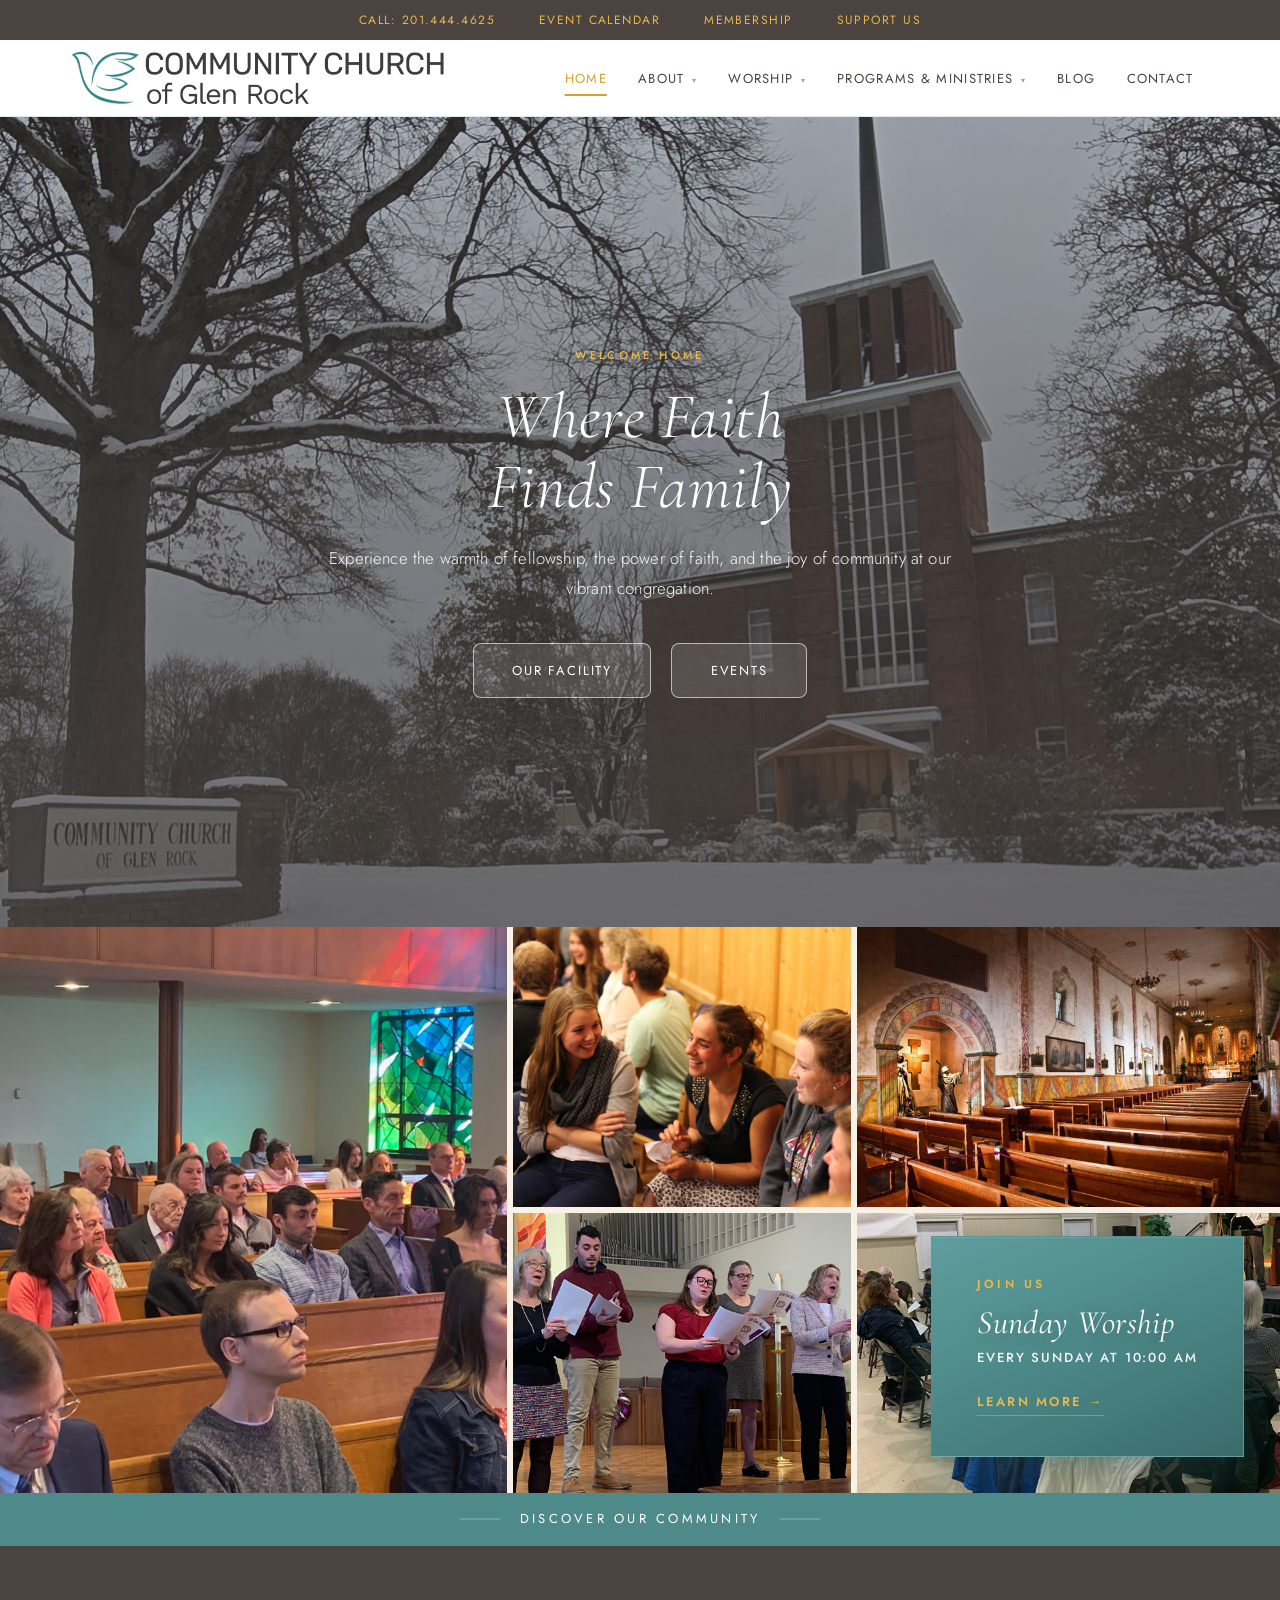
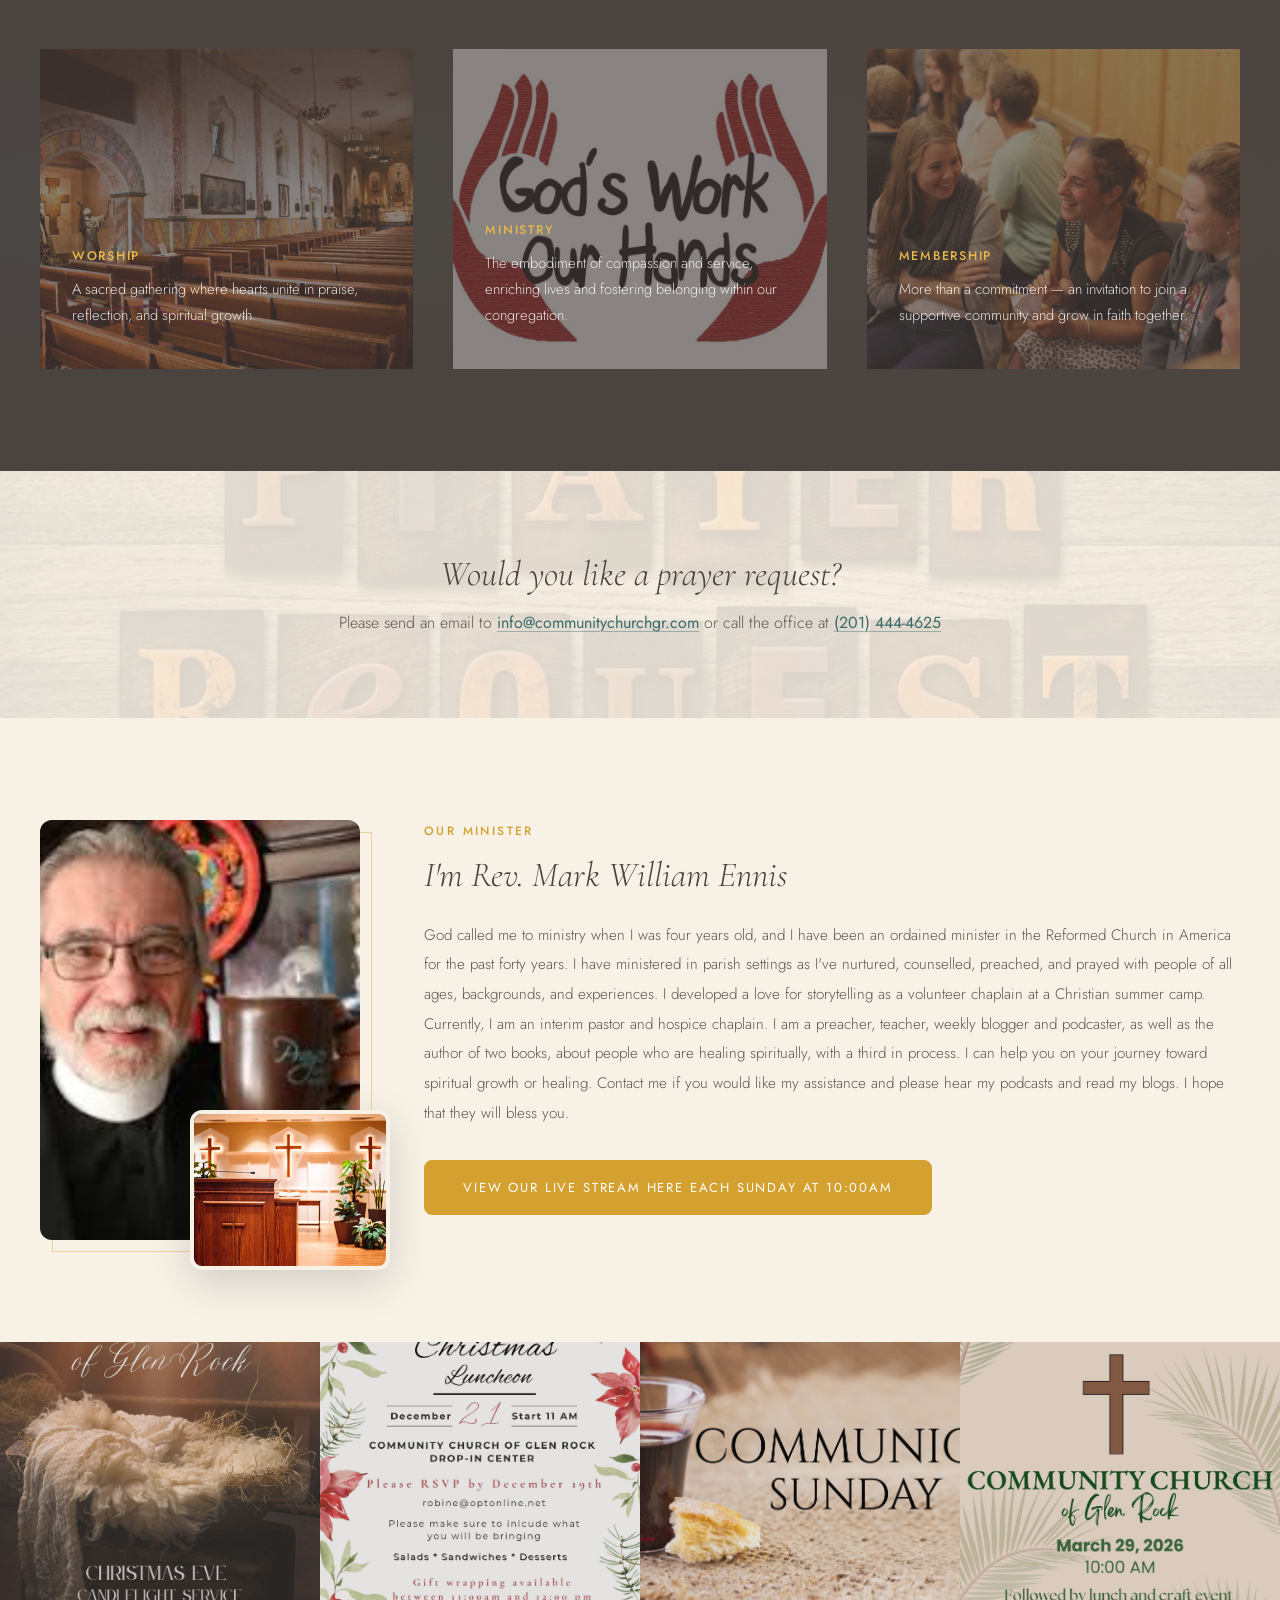
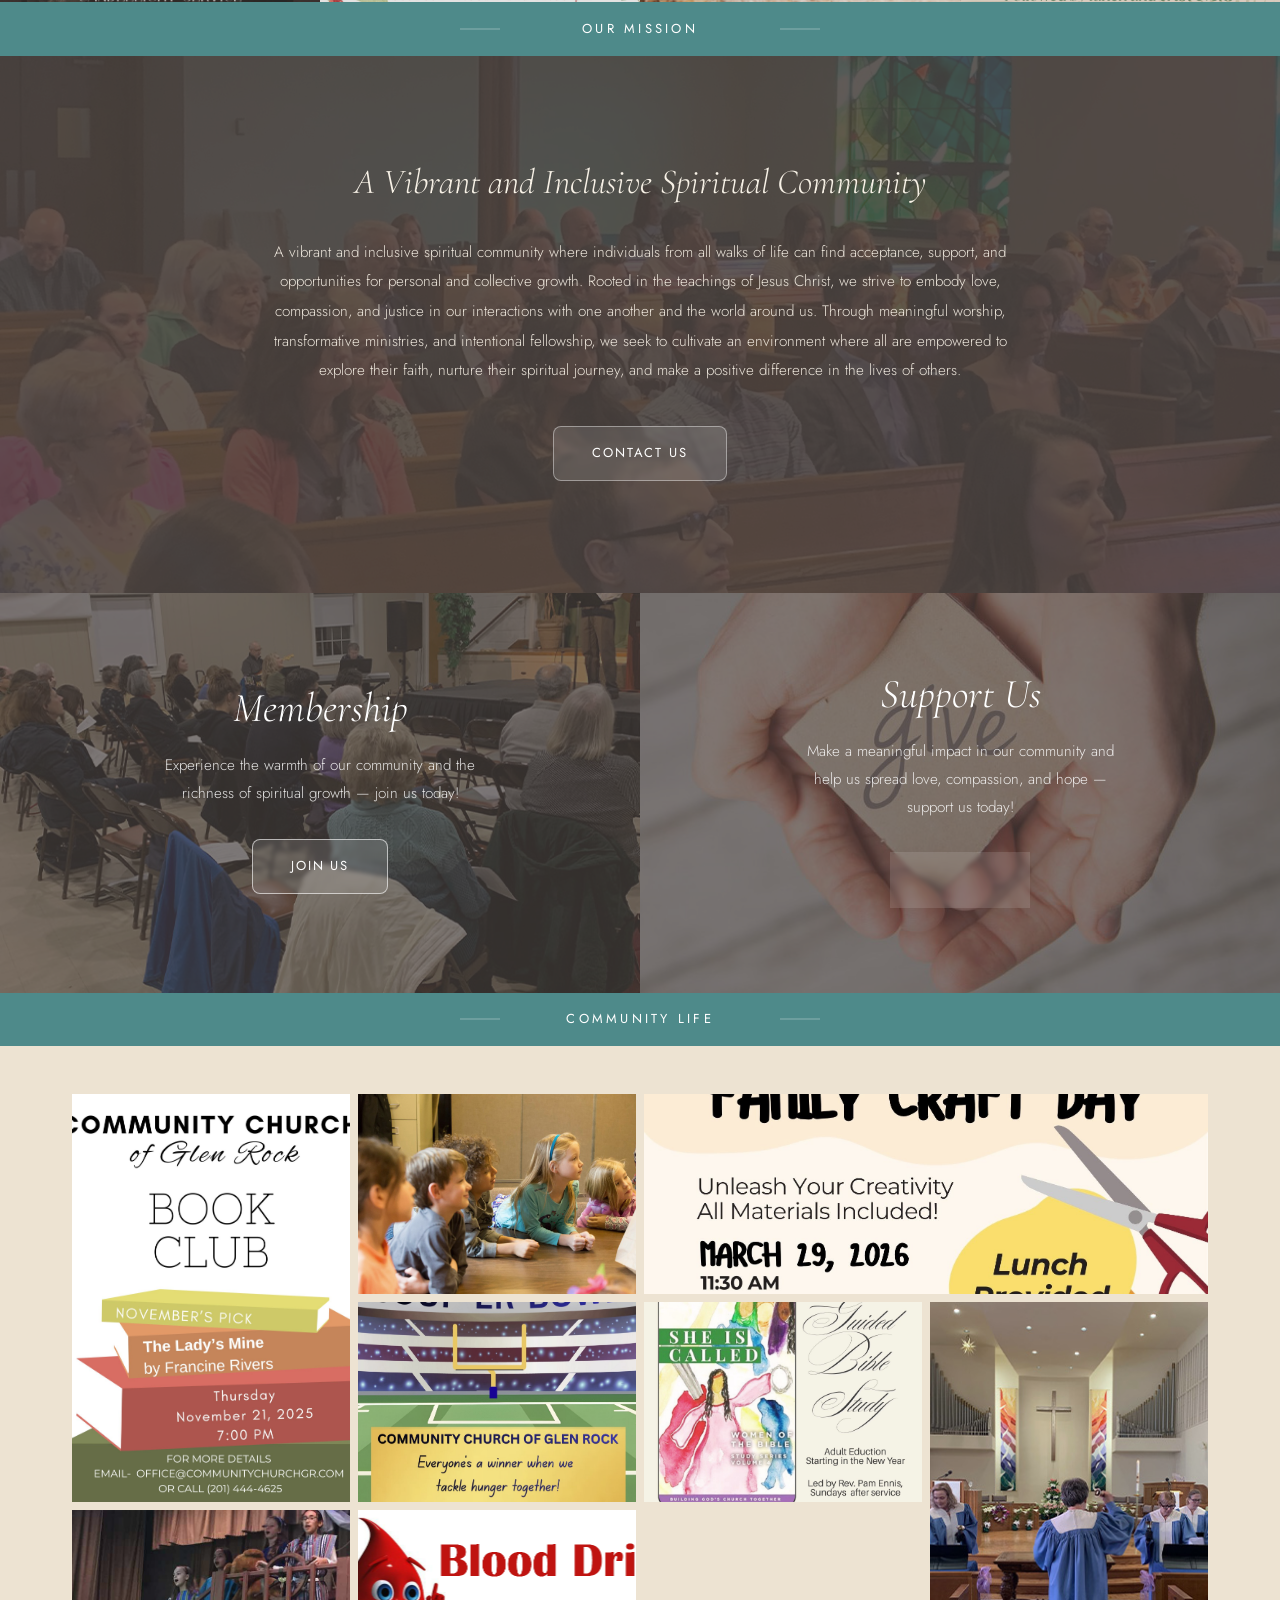
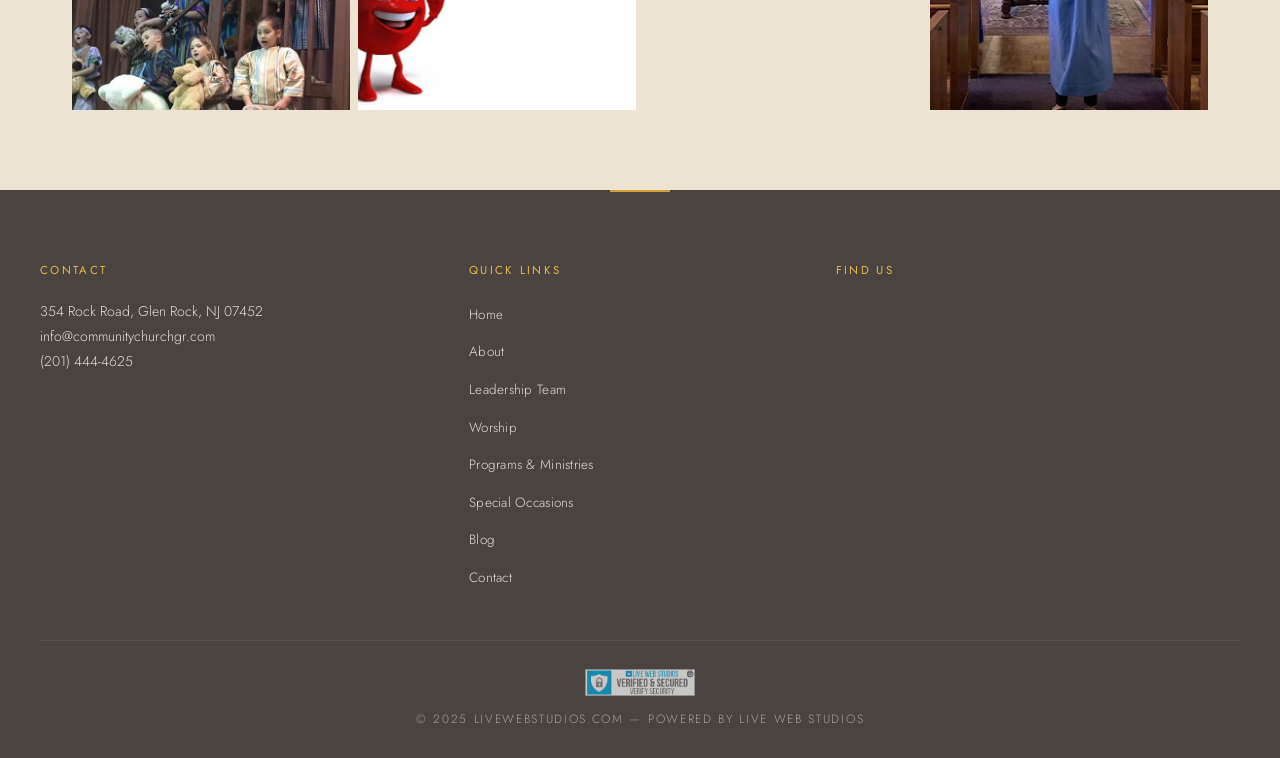
==== index.html @ 87e7d9ad "Initial commit - Community Church of Glen Rock website" ====
<!DOCTYPE html>
<html lang="en">
<head>
  <meta charset="UTF-8">
  <meta name="viewport" content="width=device-width, initial-scale=1.0">
  <title>Community Church of Glen Rock | Glen Rock, NJ</title>
  <meta name="description" content="Welcome to Community Church of Glen Rock. Join us for worship every Sunday at 10 AM. A vibrant, inclusive community of faith in Glen Rock, NJ.">

  <!-- Open Graph -->
  <meta property="og:title" content="Community Church of Glen Rock | Glen Rock, NJ">
  <meta property="og:description" content="Experience the warmth of fellowship, the power of faith, and the joy of community at our vibrant congregation in Glen Rock, NJ.">
  <meta property="og:image" content="https://communitychurchgr.com/images/hero-home.jpg">
  <meta property="og:type" content="website">
  <meta property="og:url" content="https://communitychurchgr.com/">

  <!-- Canonical -->
  <link rel="canonical" href="https://communitychurchgr.com/">

  <!-- Fonts -->
  <link rel="preconnect" href="https://fonts.googleapis.com">
  <link rel="preconnect" href="https://fonts.gstatic.com" crossorigin>
  <link href="https://fonts.googleapis.com/css2?family=Cormorant+Garamond:ital,wght@0,300;0,400;0,600;1,300;1,400&family=Jost:wght@300;400;500;600&display=swap" rel="stylesheet">

  <!-- Styles -->
  <link rel="stylesheet" href="css/style.css">

  <!-- Homepage-specific styles -->
  <style>
    /* ---- PHOTO MOSAIC ---- */
    .photo-mosaic {
      position: relative;
      padding: 0;
      overflow: hidden;
    }
    .mosaic-grid {
      display: grid;
      grid-template-columns: 1.2fr 0.8fr 1fr;
      grid-template-rows: 280px 280px;
      gap: 6px;
      max-width: 100%;
    }
    .mosaic-grid .mosaic-item {
      overflow: hidden;
      position: relative;
    }
    .mosaic-grid .mosaic-item img {
      width: 100%;
      height: 100%;
      object-fit: cover;
      transition: transform 0.8s cubic-bezier(0.25, 0.46, 0.45, 0.94);
    }
    .mosaic-grid .mosaic-item:hover img {
      transform: scale(1.06);
    }
    .mosaic-item--tall {
      grid-row: span 2;
    }
    /* Floating worship card — high-impact CTA (brand teal / gold, no template gradients) */
    .mosaic-floating-card {
      position: absolute;
      bottom: 36px;
      right: 36px;
      z-index: 5;
      max-width: 340px;
      padding: 2.35rem 2.85rem 2.5rem;
      color: var(--white);
      background: var(--teal);
      background: linear-gradient(
        155deg,
        var(--teal-mid) 0%,
        var(--teal) 44%,
        var(--teal-dk) 100%
      );
      border: 1px solid rgba(255, 255, 255, 0.14);
      box-shadow:
        0 1px 0 rgba(255, 255, 255, 0.1) inset,
        0 28px 56px rgba(58, 107, 107, 0.42),
        0 10px 28px rgba(0, 0, 0, 0.22);
      transition: transform 0.35s cubic-bezier(0.25, 1, 0.5, 1), box-shadow 0.35s cubic-bezier(0.25, 1, 0.5, 1);
    }
    .mosaic-floating-card:hover {
      transform: translateY(-4px);
      box-shadow:
        0 1px 0 rgba(255, 255, 255, 0.12) inset,
        0 36px 64px rgba(58, 107, 107, 0.5),
        0 14px 32px rgba(0, 0, 0, 0.26);
    }
    .mosaic-floating-card h3 {
      font-family: var(--font-sans);
      color: var(--gold-lt);
      font-size: 0.74rem;
      font-weight: 600;
      letter-spacing: 0.26em;
      margin-bottom: 0.65rem;
      text-transform: uppercase;
    }
    .mosaic-floating-card__tagline {
      margin: 0;
    }
    .mosaic-floating-card__lead {
      display: block;
      font-family: var(--font-serif);
      font-size: clamp(1.65rem, 2.8vw, 2.05rem);
      font-weight: 400;
      font-style: italic;
      color: var(--white);
      line-height: 1.2;
      letter-spacing: 0.01em;
      text-shadow: 0 2px 18px rgba(0, 0, 0, 0.22);
      margin-bottom: 0.35rem;
    }
    .mosaic-floating-card__detail {
      display: block;
      font-family: var(--font-sans);
      font-size: 0.82rem;
      font-weight: 500;
      letter-spacing: 0.14em;
      text-transform: uppercase;
      color: rgba(255, 255, 255, 0.92);
      line-height: 1.5;
      margin-bottom: 1.15rem;
    }
    .mosaic-floating-card a {
      display: inline-flex;
      align-items: center;
      gap: 0.4em;
      color: var(--gold-lt);
      font-family: var(--font-sans);
      font-size: 0.8rem;
      letter-spacing: 0.18em;
      text-transform: uppercase;
      font-weight: 600;
      border-bottom: 1px solid rgba(232, 184, 74, 0.45);
      padding-bottom: 0.12em;
      transition: color 0.25s ease, border-color 0.25s ease, letter-spacing 0.25s ease;
    }
    .mosaic-floating-card a:hover {
      color: var(--white);
      border-bottom-color: rgba(255, 255, 255, 0.55);
      letter-spacing: 0.2em;
    }
    .mosaic-floating-card a:focus-visible {
      outline: none;
      border-radius: 2px;
      box-shadow: var(--focus-ring-light);
    }
    .mosaic-floating-card a:active {
      opacity: 0.92;
    }
    @media (prefers-reduced-motion: reduce) {
      .mosaic-floating-card,
      .mosaic-floating-card:hover {
        transform: none;
      }
      .mosaic-floating-card a:hover {
        letter-spacing: 0.18em;
      }
    }

    /* ---- PHOTO-BACKED MINISTRY CARDS ---- */
    .ministry-card-photo {
      position: relative;
      overflow: hidden;
      min-height: 320px;
      display: flex;
      align-items: flex-end;
      padding: 2.5rem 2rem;
      text-align: left;
      background: var(--charcoal);
      text-decoration: none;
      color: inherit;
      -webkit-tap-highlight-color: transparent;
    }
    a.ministry-card-photo:focus-visible {
      outline: none;
      box-shadow: var(--focus-ring-light);
    }
    .ministry-card-photo img {
      position: absolute;
      inset: 0;
      width: 100%;
      height: 100%;
      object-fit: cover;
      opacity: 0.35;
      transition: opacity 0.5s ease, transform 0.8s ease;
    }
    .ministry-card-photo:hover img {
      opacity: 0.5;
      transform: scale(1.05);
    }
    .ministry-card-photo .card-content {
      position: relative;
      z-index: 2;
    }
    .ministry-card-photo h3 {
      color: var(--gold-lt);
      margin-bottom: 0.75rem;
      font-size: 0.78rem;
    }
    .ministry-card-photo p {
      color: rgba(255,255,255,0.85);
      font-size: 0.92rem;
      line-height: 1.75;
    }
    .ministry-card-photo::before {
      content: '';
      position: absolute;
      top: 0; left: 0; right: 0;
      height: 2px;
      background: var(--gold);
      z-index: 3;
      transform: scaleX(0);
      transition: transform 0.4s ease;
      transform-origin: left;
    }
    .ministry-card-photo:hover::before {
      transform: scaleX(1);
    }

    /* ---- PRAYER BAR WITH PHOTO BG ---- */
    .prayer-bar-photo {
      position: relative;
      padding: 5rem 2rem;
      text-align: center;
      overflow: hidden;
    }
    .prayer-bar-photo .prayer-bg {
      position: absolute;
      inset: 0;
    }
    .prayer-bar-photo .prayer-bg img {
      width: 100%;
      height: 100%;
      object-fit: cover;
    }
    .prayer-bar-photo .prayer-overlay {
      position: absolute;
      inset: 0;
      background: rgba(247,241,230,0.88);
    }
    .prayer-bar-photo .prayer-inner {
      position: relative;
      z-index: 2;
    }
    .prayer-bar-photo h2 {
      font-family: var(--font-serif);
      font-size: clamp(1.6rem, 3vw, 2.2rem);
      font-weight: 300;
      font-style: italic;
      color: var(--charcoal);
      margin-bottom: 0.75rem;
    }
    .prayer-bar-photo p { color: var(--charcoal-lt); }
    .prayer-bar-photo a { color: var(--teal); font-weight: 400; }
    .prayer-bar-photo a:hover { color: var(--teal-dk); }

    /* ---- MINISTER ENHANCED ---- */
    .minister-photos-col {
      position: relative;
    }
    .minister-accent-photo {
      width: 200px;
      height: 160px;
      object-fit: cover;
      position: absolute;
      bottom: -30px;
      right: -30px;
      box-shadow: 0 12px 40px rgba(0,0,0,0.15);
      border: 4px solid var(--cream);
    }

    /* ---- PHOTO STRIP ---- */
    .photo-strip {
      display: grid;
      grid-template-columns: repeat(4, 1fr);
      gap: 0;
      overflow: hidden;
    }
    .photo-strip-item {
      overflow: hidden;
      height: 260px;
      position: relative;
    }
    .photo-strip-item img {
      width: 100%;
      height: 100%;
      object-fit: cover;
      transition: transform 0.6s ease;
    }
    .photo-strip-item:hover img {
      transform: scale(1.08);
    }
    .photo-strip-item::after {
      content: '';
      position: absolute;
      inset: 0;
      background: rgba(74,67,64,0.15);
      transition: background 0.4s ease;
    }
    .photo-strip-item:hover::after {
      background: rgba(74,67,64,0);
    }

    /* ---- MISSION WITH BG PHOTO ---- */
    .mission-photo-bg {
      position: relative;
      overflow: hidden;
    }
    .mission-photo-bg .mission-bg-img {
      position: absolute;
      inset: 0;
      z-index: 0;
    }
    .mission-photo-bg .mission-bg-img img {
      width: 100%;
      height: 100%;
      object-fit: cover;
    }
    .mission-photo-bg .mission-bg-overlay {
      position: absolute;
      inset: 0;
      background: rgba(74,67,64,0.87);
      z-index: 1;
    }
    .mission-photo-bg .mission-content {
      position: relative;
      z-index: 2;
    }

    /* ---- DUAL CTA WITH PHOTO BG ---- */
    .dual-cta-photo {
      display: grid;
      grid-template-columns: 1fr 1fr;
      gap: 0;
      max-width: 100%;
    }
    .dual-cta-photo-col {
      position: relative;
      min-height: 400px;
      display: flex;
      align-items: center;
      justify-content: center;
      text-align: center;
      overflow: hidden;
    }
    .dual-cta-photo-col img {
      position: absolute;
      inset: 0;
      width: 100%;
      height: 100%;
      object-fit: cover;
      transition: transform 0.8s ease;
    }
    .dual-cta-photo-col:hover img {
      transform: scale(1.04);
    }
    .dual-cta-photo-col .cta-overlay {
      position: absolute;
      inset: 0;
      background: rgba(74,67,64,0.7);
      transition: background 0.4s ease;
    }
    .dual-cta-photo-col:hover .cta-overlay {
      background: rgba(74,67,64,0.6);
    }
    .dual-cta-photo-col .cta-inner {
      position: relative;
      z-index: 2;
      padding: 3rem 2rem;
      max-width: 400px;
    }
    .dual-cta-photo-col h2 {
      color: var(--white);
      font-style: italic;
      font-weight: 300;
      margin-bottom: 1rem;
    }
    .dual-cta-photo-col p {
      color: rgba(255,255,255,0.85);
      margin-bottom: 2rem;
      font-size: 0.95rem;
    }

    /* ---- COMMUNITY LIFE GALLERY ---- */
    .gallery-grid {
      max-width: var(--max-width);
      margin: 0 auto;
      padding: 3rem 2rem 4rem;
      display: grid;
      grid-template-columns: repeat(4, 1fr);
      grid-auto-rows: 200px;
      gap: 8px;
    }
    .gallery-item {
      overflow: hidden;
      position: relative;
      cursor: pointer;
    }
    .gallery-item img {
      width: 100%;
      height: 100%;
      object-fit: cover;
      transition: transform 0.6s ease, filter 0.4s ease;
      filter: grayscale(15%);
    }
    .gallery-item:hover img {
      transform: scale(1.08);
      filter: grayscale(0%);
    }
    .gallery-item::after {
      content: '';
      position: absolute;
      inset: 0;
      background: rgba(78,138,138,0);
      transition: background 0.4s ease;
    }
    .gallery-item:hover::after {
      background: rgba(78,138,138,0.1);
    }
    .gallery-item--tall { grid-row: span 2; }
    .gallery-item--wide { grid-column: span 2; }

    /* ---- RESPONSIVE OVERRIDES ---- */
    @media (max-width: 768px) {
      .mosaic-grid {
        grid-template-columns: 1fr 1fr;
        grid-template-rows: 200px 200px;
      }
      .mosaic-item--tall { grid-row: span 2; }
      .mosaic-floating-card {
        position: relative;
        bottom: 0; right: 0;
        max-width: 100%;
        margin-top: -1px;
        padding: 2rem 1.75rem 2.15rem;
      }
      .ministry-cards-grid { grid-template-columns: 1fr !important; }
      .ministry-card-photo { min-height: 260px; }
      .photo-strip {
        grid-template-columns: 1fr 1fr;
        grid-template-rows: 180px 180px;
      }
      .dual-cta-photo { grid-template-columns: 1fr; }
      .dual-cta-photo-col { min-height: 320px; }
      .gallery-grid {
        grid-template-columns: 1fr 1fr;
        grid-auto-rows: 160px;
      }
      .gallery-item--wide { grid-column: span 1; }
      .gallery-item--tall { grid-row: span 1; }
      .minister-accent-photo { display: none; }
    }
  </style>

  <!-- Schema -->
  <script type="application/ld+json">
  {
    "@context": "https://schema.org",
    "@type": "Church",
    "name": "Community Church of Glen Rock",
    "url": "https://communitychurchgr.com",
    "telephone": "+1-201-444-4625",
    "email": "info@communitychurchgr.com",
    "address": {
      "@type": "PostalAddress",
      "streetAddress": "354 Rock Road",
      "addressLocality": "Glen Rock",
      "addressRegion": "NJ",
      "postalCode": "07452",
      "addressCountry": "US"
    },
    "geo": {
      "@type": "GeoCoordinates",
      "latitude": 40.9601,
      "longitude": -74.1299
    },
    "openingHours": "Su 10:00-11:00",
    "sameAs": []
  }
  </script>
</head>

<body data-content="home">
  <a href="#main-content" class="skip-link">Skip to main content</a>

  <!-- ========== UTILITY BAR ========== -->
  <div class="utility-bar">
    <div class="utility-inner">
      <a href="tel:+12014444625">CALL: 201.444.4625</a>
      <a href="#">EVENT CALENDAR</a>
      <a href="about.html#membership">MEMBERSHIP</a>
      <a href="#">SUPPORT US</a>
    </div>
  </div>

  <!-- ========== MAIN NAV ========== -->
  <header class="site-header" id="site-header">
    <nav class="site-nav">
      <a href="index.html" class="nav-brand">
        <img src="images/logo.png" alt="Community Church of Glen Rock" width="220" height="auto">
      </a>
      <button class="nav-toggle" aria-label="Toggle menu" aria-expanded="false">
        <span></span><span></span><span></span>
      </button>
      <ul class="nav-menu">
        <li><a href="index.html" class="nav-link active">Home</a></li>
        <li class="has-dropdown">
          <a href="about.html" class="nav-link">About <span class="arrow">&#9662;</span></a>
          <ul class="dropdown">
            <li><a href="about.html#history">Our Story &amp; History</a></li>
            <li><a href="about.html#minister">Our Minister</a></li>
            <li><a href="about.html#leadership">Leadership Team</a></li>
            <li><a href="about.html#consistory">Consistory</a></li>
            <li><a href="about.html#membership">Membership</a></li>
          </ul>
        </li>
        <li class="has-dropdown">
          <a href="worship.html" class="nav-link">Worship <span class="arrow">&#9662;</span></a>
          <ul class="dropdown">
            <li><a href="worship.html#services">Sunday Services</a></li>
            <li><a href="worship.html#livestream">Live Stream</a></li>
            <li><a href="worship.html#special-occasions">Special Occasions</a></li>
          </ul>
        </li>
        <li class="has-dropdown">
          <a href="programs.html" class="nav-link">Programs &amp; Ministries <span class="arrow">&#9662;</span></a>
          <ul class="dropdown">
            <li><a href="programs.html#all">All Programs</a></li>
            <li><a href="programs.html#outreach">Outreach</a></li>
            <li><a href="programs.html#thrift-shop">Thrift Shop</a></li>
          </ul>
        </li>
        <li><a href="blog/" class="nav-link">Blog</a></li>
        <li><a href="contact.html" class="nav-link">Contact</a></li>
      </ul>
    </nav>
  </header>

  <main id="main-content">

    <!-- ========== 1. HERO — CINEMATIC ========== -->
    <section class="hero" style="min-height:90vh">
      <div class="hero-bg">
        <img src="images/hero-home.jpg" alt="Community Church of Glen Rock exterior in winter">
      </div>
      <div class="hero-overlay"></div>
      <div class="hero-content">
        <span class="section-label" style="color:var(--gold-lt);margin-bottom:1rem;font-size:0.7rem;letter-spacing:0.3em;">WELCOME HOME</span>
        <h1 data-cms="hero-headline">Where Faith<br>Finds Family</h1>
        <p data-cms="hero-subhead">Experience the warmth of fellowship, the power of faith, and the joy of community at our vibrant congregation.</p>
        <div class="hero-buttons">
          <a href="about.html#facilities" class="btn btn-outline" data-cms="hero-cta1">Our Facility</a>
          <a href="programs.html" class="btn btn-outline" data-cms="hero-cta2">Events</a>
        </div>
      </div>
    </section>

    <!-- ========== 2. PHOTO MOSAIC — CHURCH LIFE ========== -->
    <section class="photo-mosaic">
      <div class="mosaic-grid">
        <div class="mosaic-item mosaic-item--tall">
          <img src="images/congregation.jpg" alt="Congregation gathered for Sunday worship" loading="lazy">
        </div>
        <div class="mosaic-item">
          <img src="images/fellowship.jpg" alt="Young people in fellowship and conversation" loading="lazy">
        </div>
        <div class="mosaic-item">
          <img src="images/interior.jpg" alt="Church sanctuary interior" loading="lazy">
        </div>
        <div class="mosaic-item">
          <img src="images/choir.jpg" alt="Church choir performing" loading="lazy">
        </div>
        <div class="mosaic-item">
          <img src="images/contemporary-service.jpg" alt="Community gathering in fellowship hall" loading="lazy">
        </div>
      </div>
      <div class="mosaic-floating-card">
        <h3>Join us</h3>
        <p class="mosaic-floating-card__tagline">
          <span class="mosaic-floating-card__lead">Sunday Worship</span>
          <span class="mosaic-floating-card__detail">Every Sunday at 10:00 AM</span>
        </p>
        <a href="worship.html" aria-label="Worship times and Sunday services — learn more">Learn More &rarr;</a>
      </div>
    </section>

    <!-- ========== 3. MINISTRY CARDS — PHOTO-BACKED ========== -->
    <div class="section-header">
      <h2>Discover Our Community</h2>
    </div>

    <section class="ministry-cards">
      <div class="ministry-cards-grid reveal-stagger">

        <a class="ministry-card-photo" href="worship.html" aria-label="Worship: Sunday services and sanctuary">
          <img src="images/interior.jpg" alt="" loading="lazy" decoding="async">
          <div class="card-content">
            <h3>Worship</h3>
            <p data-cms="card-worship">A sacred gathering where hearts unite in praise, reflection, and spiritual growth.</p>
          </div>
        </a>

        <a class="ministry-card-photo" href="programs.html" aria-label="Programs and ministries: outreach and community life">
          <img src="images/outreach-hands.jpg" alt="" loading="lazy" decoding="async">
          <div class="card-content">
            <h3>Ministry</h3>
            <p data-cms="card-ministry">The embodiment of compassion and service, enriching lives and fostering belonging within our congregation.</p>
          </div>
        </a>

        <a class="ministry-card-photo" href="about.html#membership" aria-label="Membership: join our congregation">
          <img src="images/fellowship.jpg" alt="" loading="lazy" decoding="async">
          <div class="card-content">
            <h3>Membership</h3>
            <p data-cms="card-membership">More than a commitment &mdash; an invitation to join a supportive community and grow in faith together.</p>
          </div>
        </a>

      </div>
    </section>

    <!-- ========== 4. PRAYER REQUEST — PHOTO BG ========== -->
    <section class="prayer-bar-photo reveal">
      <div class="prayer-bg">
        <img src="images/prayer.jpg" alt="Prayer and reflection" loading="lazy">
      </div>
      <div class="prayer-overlay"></div>
      <div class="prayer-inner">
        <h2>Would you like a prayer request?</h2>
        <p>Please send an email to <a href="mailto:info@communitychurchgr.com">info@communitychurchgr.com</a> or call the office at <a href="tel:+12014444625">(201) 444-4625</a></p>
      </div>
    </section>

    <!-- ========== 5. OUR MINISTER — ENHANCED ========== -->
    <section class="minister-section">
      <div class="minister-grid reveal">

        <div class="minister-photos-col">
          <div class="minister-photo">
            <img src="images/pastor-ennis.jpg" alt="Rev. Mark William Ennis" width="380" height="460">
          </div>
          <img src="images/sermon.jpg" alt="Sunday sermon" class="minister-accent-photo" loading="lazy">
        </div>

        <div class="minister-bio">
          <span class="section-label">Our Minister</span>
          <h2 data-cms="pastor-name">I'm Rev. Mark William Ennis</h2>
          <p data-cms="pastor-bio">God called me to ministry when I was four years old, and I have been an ordained minister in the Reformed Church in America for the past forty years. I have ministered in parish settings as I've nurtured, counselled, preached, and prayed with people of all ages, backgrounds, and experiences. I developed a love for storytelling as a volunteer chaplain at a Christian summer camp. Currently, I am an interim pastor and hospice chaplain. I am a preacher, teacher, weekly blogger and podcaster, as well as the author of two books, about people who are healing spiritually, with a third in process. I can help you on your journey toward spiritual growth or healing. Contact me if you would like my assistance and please hear my podcasts and read my blogs. I hope that they will bless you.</p>
          <a href="https://www.youtube.com/@communitychurchofglenrock8594/stream"
             class="btn btn-gold" target="_blank" rel="noopener"
             data-cms="livestream-cta">View our LIVE stream here each Sunday at 10:00am</a>
        </div>

      </div>
    </section>

    <!-- ========== 6. PHOTO STRIP — CHURCH MOMENTS ========== -->
    <div class="photo-strip">
      <div class="photo-strip-item"><img src="images/christmas-eve.jpg" alt="Christmas Eve candlelight service" loading="lazy"></div>
      <div class="photo-strip-item"><img src="images/luncheon.jpg" alt="Community luncheon gathering" loading="lazy"></div>
      <div class="photo-strip-item"><img src="images/communion.jpg" alt="Communion Sunday" loading="lazy"></div>
      <div class="photo-strip-item"><img src="images/palm-sunday.jpg" alt="Palm Sunday celebration" loading="lazy"></div>
    </div>

    <!-- ========== 7. MISSION — CINEMATIC ========== -->
    <div class="section-header">
      <h2>Our Mission</h2>
    </div>

    <section class="mission-section mission-photo-bg">
      <div class="mission-bg-img">
        <img src="images/congregation.jpg" alt="Our congregation" loading="lazy">
      </div>
      <div class="mission-bg-overlay"></div>
      <div class="mission-content reveal">
        <p class="subheadline" data-cms="mission-subheadline">A Vibrant and Inclusive Spiritual Community</p>
        <p data-cms="mission-body">A vibrant and inclusive spiritual community where individuals from all walks of life can find acceptance, support, and opportunities for personal and collective growth. Rooted in the teachings of Jesus Christ, we strive to embody love, compassion, and justice in our interactions with one another and the world around us. Through meaningful worship, transformative ministries, and intentional fellowship, we seek to cultivate an environment where all are empowered to explore their faith, nurture their spiritual journey, and make a positive difference in the lives of others.</p>
        <a href="contact.html" class="btn btn-outline">Contact Us</a>
      </div>
    </section>

    <!-- ========== 8. MEMBERSHIP + SUPPORT — PHOTO HERO CARDS ========== -->
    <div class="dual-cta-photo">

      <div class="dual-cta-photo-col">
        <img src="images/contemporary-service.jpg" alt="Church community gathering" loading="lazy">
        <div class="cta-overlay"></div>
        <div class="cta-inner">
          <h2 data-cms="membership-headline">Membership</h2>
          <p data-cms="membership-description">Experience the warmth of our community and the richness of spiritual growth &mdash; join us today!</p>
          <a href="about.html#membership" class="btn btn-outline" data-cms="membership-cta">Join Us</a>
        </div>
      </div>

      <div class="dual-cta-photo-col">
        <img src="images/give.jpg" alt="Hands holding a gift of giving" loading="lazy">
        <div class="cta-overlay"></div>
        <div class="cta-inner">
          <h2 data-cms="support-headline">Support Us</h2>
          <p data-cms="support-description">Make a meaningful impact in our community and help us spread love, compassion, and hope &mdash; support us today!</p>
          <a href="#" class="btn btn-outline" data-cms="support-cta">Donate</a>
        </div>
      </div>

    </div>

    <!-- ========== 9. COMMUNITY LIFE GALLERY ========== -->
    <div class="section-header">
      <h2>Community Life</h2>
    </div>

    <section style="background:var(--cream-dk);padding-bottom:1rem;">
      <div class="gallery-grid reveal-stagger">
        <div class="gallery-item gallery-item--tall">
          <img src="images/book-club.jpg" alt="Church book club meeting" loading="lazy">
        </div>
        <div class="gallery-item">
          <img src="images/children.jpg" alt="Children's ministry" loading="lazy">
        </div>
        <div class="gallery-item gallery-item--wide">
          <img src="images/craft-day.jpg" alt="Craft day activities" loading="lazy">
        </div>
        <div class="gallery-item">
          <img src="images/souper-bowl.jpg" alt="Souper Bowl community event" loading="lazy">
        </div>
        <div class="gallery-item">
          <img src="images/bible-study.jpg" alt="Bible study group" loading="lazy">
        </div>
        <div class="gallery-item gallery-item--tall">
          <img src="images/handbells.jpg" alt="Handbell choir" loading="lazy">
        </div>
        <div class="gallery-item">
          <img src="images/grace.jpg" alt="Moments of grace" loading="lazy">
        </div>
        <div class="gallery-item">
          <img src="images/blood-drive.jpg" alt="Community blood drive" loading="lazy">
        </div>
      </div>
    </section>

  </main>

  <!-- ========== FOOTER ========== -->
  <footer class="site-footer">
    <div class="footer-grid">
      <div class="footer-col">
        <h4>Contact</h4>
        <p data-cms="footer-address">354 Rock Road, Glen Rock, NJ 07452</p>
        <p><a href="mailto:info@communitychurchgr.com" data-cms="footer-email">info@communitychurchgr.com</a></p>
        <p><a href="tel:+12014444625" data-cms="footer-phone">(201) 444-4625</a></p>
      </div>
      <div class="footer-col">
        <h4>Quick Links</h4>
        <ul>
          <li><a href="index.html">Home</a></li>
          <li><a href="about.html">About</a></li>
          <li><a href="about.html#leadership">Leadership Team</a></li>
          <li><a href="worship.html">Worship</a></li>
          <li><a href="programs.html">Programs &amp; Ministries</a></li>
          <li><a href="worship.html#special-occasions">Special Occasions</a></li>
          <li><a href="blog/">Blog</a></li>
          <li><a href="contact.html">Contact</a></li>
        </ul>
      </div>
      <div class="footer-col">
        <h4>Find Us</h4>
        <iframe
          src="https://www.google.com/maps/embed?pb=!1m18!1m12!1m3!1d3015.5!2d-74.1299!3d40.9601!2m3!1f0!2f0!3f0!3m2!1i1024!2i768!4f13.1!3m3!1m2!1s0x0%3A0x0!2s354+Rock+Road%2C+Glen+Rock%2C+NJ+07452!5e0!3m2!1sen!2sus!4v1"
          width="100%" height="190" style="border:0;border-radius:4px;"
          allowfullscreen loading="lazy"
          referrerpolicy="no-referrer-when-downgrade"
          title="Map to Community Church of Glen Rock">
        </iframe>
      </div>
    </div>
    <div class="footer-bottom">
      <a href="https://livewebstudios.com" target="_blank" rel="noopener">
        <img src="images/verifiedsecured.png" alt="Verified and Secured by Live Web Studios" width="110" height="auto">
      </a>
      <p>&copy; 2025 LIVEWEBSTUDIOS.COM &mdash; POWERED BY LIVE WEB STUDIOS</p>
    </div>
  </footer>

  <script src="js/nav.js"></script>
  <script src="cms-loader.js"></script>

</body>
</html>
---- css/style.css ----
/* ==================================================
   Community Church of Glen Rock — Shared Stylesheet
   Sacred Editorial Design System
   ================================================== */

/* --------------------------------------------------
   1. CSS VARIABLES
   -------------------------------------------------- */
:root {
  --teal:         #4e8a8a;
  --teal-lt:      #6aabab;
  --teal-mid:     #5f9e9e; /* between lt and base — gradients, mid-tones */
  --teal-dk:      #3a6b6b;
  --gold:         #d4a030;
  --gold-lt:      #e8b84a;
  --charcoal:     #4a4340;
  --charcoal-lt:  #5e5652;
  --cream:        #f7f1e6;
  --cream-dk:     #ede3d2;
  --white:        #ffffff;
  --muted:        #9a8e84;
  --overlay:      rgba(74,67,64,0.62);

  /* Semantic color — derived from brand teal/gold */
  --link:         var(--teal-dk);
  --link-hover:   var(--teal);
  --link-underline: rgba(58, 107, 107, 0.42);
  --border-brand: rgba(78, 138, 138, 0.18);
  --border-gold-soft: rgba(212, 160, 48, 0.35);
  --surface-teal-mist: rgba(78, 138, 138, 0.06);

  --font-serif: 'Cormorant Garamond', serif;
  --font-sans:  'Jost', sans-serif;

  /* Type scale — role names, rem-based (see INSTRUCTIONS.md brand spec) */
  --text-caption: 0.75rem;   /* labels, utility, legal-style meta */
  --text-ui: 0.8125rem;      /* nav, buttons, dense UI */
  --text-body: 1rem;
  --text-body-soft: 0.95rem; /* supporting paragraphs in cards / panels */
  --text-eyebrow: 0.875rem;  /* uppercase section runners (h3 role) */
  --lh-display: 1.1;
  --lh-heading: 1.28;
  --lh-body: 1.85;
  --lh-body-on-dark: 1.95;
  --measure-prose: 65ch;

  --max-width: 1200px;
  --nav-height: 76px;
  --section-pad: clamp(4.5rem, 8vw, 7rem);
  --focus-ring: 0 0 0 3px rgba(78,138,138,0.4);
  /* High-contrast focus on dark / teal surfaces */
  --focus-ring-light: 0 0 0 2px var(--white), 0 0 0 5px var(--teal-dk);
  --transition-fast: 200ms ease;
  --transition-med: 300ms ease;
  /* Motion — transform/opacity friendly easing (see prefers-reduced-motion) */
  --ease-out-quart: cubic-bezier(0.25, 1, 0.5, 1);
  --ease-out-quint: cubic-bezier(0.22, 1, 0.36, 1);
  --ease-press-ms: 120ms;
}

/* --------------------------------------------------
   2. RESET & BASE
   -------------------------------------------------- */
*, *::before, *::after {
  margin: 0;
  padding: 0;
  box-sizing: border-box;
}

html {
  scroll-behavior: smooth;
  font-size: 16px;
}

body {
  font-family: var(--font-sans);
  font-weight: 300;
  font-size: var(--text-body);
  line-height: var(--lh-body);
  color: var(--charcoal-lt);
  background: var(--cream);
  -webkit-font-smoothing: antialiased;
  -moz-osx-font-smoothing: grayscale;
  font-kerning: normal;
  overflow-x: hidden;
}

a {
  color: inherit;
  text-decoration: none;
  transition: color 0.3s ease;
}

/* Inline links in main copy — teal + underline (not nav/buttons/cards) */
#main-content :is(p, li) a:not(.btn, .btn-gold, .btn-outline, .btn-outline-gold, .read-more) {
  color: var(--link);
  text-decoration: underline;
  text-decoration-thickness: 1px;
  text-underline-offset: 0.2em;
  text-decoration-color: var(--link-underline);
  transition: color 0.25s var(--ease-out-quart), text-decoration-color 0.25s var(--ease-out-quart);
}
#main-content :is(p, li) a:not(.btn, .btn-gold, .btn-outline, .btn-outline-gold, .read-more):hover {
  color: var(--link-hover);
  text-decoration-color: var(--link-hover);
}

/* Hero / dark photo bands — light gold links stay legible on imagery */
.hero-content :is(p, li) a:not(.btn, .btn-gold, .btn-outline, .btn-outline-gold),
.dual-cta-photo-col .cta-inner :is(p, li) a:not(.btn, .btn-gold, .btn-outline, .btn-outline-gold) {
  color: var(--gold-lt);
  text-decoration: underline;
  text-decoration-thickness: 1px;
  text-underline-offset: 0.2em;
  text-decoration-color: rgba(232, 184, 74, 0.45);
  transition: color 0.25s var(--ease-out-quart), text-decoration-color 0.25s var(--ease-out-quart);
}
.hero-content :is(p, li) a:not(.btn, .btn-gold, .btn-outline, .btn-outline-gold):hover,
.dual-cta-photo-col .cta-inner :is(p, li) a:not(.btn, .btn-gold, .btn-outline, .btn-outline-gold):hover {
  color: var(--white);
  text-decoration-color: rgba(255, 255, 255, 0.65);
}

img {
  max-width: 100%;
  height: auto;
  display: block;
  border-radius: 0;
}

/*
 * Rounded corners: true inline / editorial photos only.
 * Full-bleed heroes, strips, mosaics, photo-backed cards, and band imagery stay square (default above).
 */
img.inline-photo,
.blog-card img,
.blog-card-img img,
.minister-photo img,
img.minister-accent-photo,
img.service-inline-photo,
img.history-inline-photo,
.facilities-grid img,
.occasions-images img,
.history-content img,
.history-photo-pair img {
  border-radius: 12px;
}

ul, ol { list-style: none; }

button {
  font-family: inherit;
  cursor: pointer;
  border: none;
  background: none;
}

::selection {
  background: var(--teal);
  color: var(--white);
}

/* Skip to content — accessibility */
.skip-link {
  position: absolute;
  top: -100%;
  left: 50%;
  transform: translateX(-50%);
  background: var(--teal);
  color: var(--white);
  padding: 0.75rem 1.5rem;
  font-family: var(--font-sans);
  font-size: 0.85rem;
  font-weight: 500;
  letter-spacing: 0.05em;
  z-index: 9999;
  transition: top var(--transition-fast);
}
.skip-link:focus {
  top: 0;
  outline: none;
}

/* Global focus states — WCAG */
a:focus-visible,
button:focus-visible,
input:focus-visible,
textarea:focus-visible,
select:focus-visible,
[tabindex]:focus-visible {
  outline: none;
  box-shadow: var(--focus-ring);
}

/* Cursor pointer on all interactive elements */
a, button, [role="button"],
.ministry-card, .blog-card,
.nav-toggle, .btn {
  cursor: pointer;
}

/* Reduced motion preference */
@media (prefers-reduced-motion: reduce) {
  *, *::before, *::after {
    animation-duration: 0.01ms !important;
    animation-iteration-count: 1 !important;
    transition-duration: 0.01ms !important;
    scroll-behavior: auto !important;
  }
  .hero-bg img {
    animation: none;
    transform: scale(1);
  }
  .reveal, .reveal-stagger > * {
    opacity: 1;
    transform: none;
  }
  .nav-link:hover {
    transform: none;
  }
}

/* --------------------------------------------------
   3. TYPOGRAPHY
   -------------------------------------------------- */
h1 {
  font-family: var(--font-serif);
  font-weight: 300;
  font-style: normal;
  font-size: clamp(2.5rem, 5.5vw, 4rem);
  line-height: var(--lh-display);
  color: var(--white);
  letter-spacing: 0.01em;
}

h2 {
  font-family: var(--font-serif);
  font-weight: 400;
  font-size: clamp(1.75rem, 3.2vw, 2.65rem);
  line-height: var(--lh-heading);
  color: var(--charcoal);
}

h3 {
  font-family: var(--font-sans);
  font-weight: 500;
  font-size: var(--text-eyebrow);
  line-height: 1.45;
  letter-spacing: 0.14em;
  text-transform: uppercase;
  color: var(--charcoal);
}

h4 {
  font-family: var(--font-sans);
  font-weight: 500;
  font-size: var(--text-body-soft);
  line-height: 1.45;
  color: var(--charcoal);
}

p {
  font-family: var(--font-sans);
  font-weight: 300;
  font-size: var(--text-body);
  line-height: var(--lh-body);
  color: var(--charcoal-lt);
}

.label,
.section-label {
  font-family: var(--font-sans);
  font-weight: 500;
  font-size: var(--text-caption);
  letter-spacing: 0.2em;
  text-transform: uppercase;
  color: var(--gold);
  display: block;
  margin-bottom: 0.75rem;
}

/* --------------------------------------------------
   4. UTILITY CLASSES & ANIMATIONS
   -------------------------------------------------- */
.container {
  width: 100%;
  max-width: var(--max-width);
  margin: 0 auto;
  padding: 0 2rem;
}

/* Buttons */
.btn {
  display: inline-block;
  font-family: var(--font-sans);
  font-weight: 400;
  font-size: var(--text-ui);
  letter-spacing: 0.14em;
  text-transform: uppercase;
  text-decoration: none;
  padding: 0.9rem 2.4rem;
  border-radius: 8px;
  cursor: pointer;
  text-align: center;
  position: relative;
  overflow: hidden;
  transition:
    transform 0.38s var(--ease-out-quart),
    box-shadow 0.38s var(--ease-out-quart),
    background-color 0.38s var(--ease-out-quart),
    border-color 0.38s var(--ease-out-quart),
    color 0.38s var(--ease-out-quart);
}

.btn-gold {
  background: var(--gold);
  color: var(--white);
  border: 1px solid var(--gold);
}
.btn-gold:hover {
  background: var(--gold-lt);
  border-color: var(--gold-lt);
  transform: translateY(-2px);
  box-shadow: 0 8px 25px rgba(184,134,42,0.3);
}

.btn-outline {
  border: 1px solid rgba(255,255,255,0.6);
  color: var(--white);
  background: rgba(255,255,255,0.12);
  backdrop-filter: blur(2px);
}
.btn-outline:hover {
  background: var(--white);
  color: var(--charcoal);
  border-color: var(--white);
  transform: translateY(-2px);
  box-shadow: 0 8px 25px rgba(255,255,255,0.2);
}

.btn-outline-gold {
  border: 1px solid var(--gold);
  color: var(--gold);
  background: rgba(212,160,48,0.08);
}
.btn-outline-gold:hover {
  background: var(--gold);
  color: var(--white);
}

/* Press feedback — short, decisive (GPU: transform only) */
.btn:active {
  transform: scale(0.98);
  transition-duration: var(--ease-press-ms);
}
.btn-gold:hover:active,
.btn-outline:hover:active {
  transform: translateY(-2px) scale(0.98);
}

/* Scroll reveal animations */
.reveal {
  opacity: 0;
  transform: translateY(28px);
  transition: opacity 0.75s var(--ease-out-quart),
              transform 0.75s var(--ease-out-quart);
}
.reveal.visible {
  opacity: 1;
  transform: translateY(0);
}

/* Stagger delays for children */
.reveal-stagger > * {
  opacity: 0;
  transform: translateY(18px);
  transition: opacity 0.55s var(--ease-out-quart), transform 0.55s var(--ease-out-quart);
}
.reveal-stagger.visible > *:nth-child(1) { transition-delay: 0s; opacity: 1; transform: translateY(0); }
.reveal-stagger.visible > *:nth-child(2) { transition-delay: 0.12s; opacity: 1; transform: translateY(0); }
.reveal-stagger.visible > *:nth-child(3) { transition-delay: 0.24s; opacity: 1; transform: translateY(0); }
.reveal-stagger.visible > *:nth-child(4) { transition-delay: 0.36s; opacity: 1; transform: translateY(0); }
.reveal-stagger.visible > *:nth-child(5) { transition-delay: 0.48s; opacity: 1; transform: translateY(0); }
.reveal-stagger.visible > *:nth-child(6) { transition-delay: 0.6s; opacity: 1; transform: translateY(0); }
.reveal-stagger.visible > *:nth-child(7) { transition-delay: 0.72s; opacity: 1; transform: translateY(0); }
.reveal-stagger.visible > *:nth-child(8) { transition-delay: 0.84s; opacity: 1; transform: translateY(0); }
.reveal-stagger.visible > *:nth-child(9) { transition-delay: 0.96s; opacity: 1; transform: translateY(0); }
.reveal-stagger.visible > *:nth-child(10) { transition-delay: 1.08s; opacity: 1; transform: translateY(0); }
.reveal-stagger.visible > *:nth-child(11) { transition-delay: 1.2s; opacity: 1; transform: translateY(0); }
.reveal-stagger.visible > *:nth-child(12) { transition-delay: 1.32s; opacity: 1; transform: translateY(0); }

/* Text block on light backgrounds — subtle grey card */
.text-card {
  background: rgba(237,227,210,0.5);
  border-radius: 12px;
  padding: 2.5rem 2.5rem;
  border-left: 3px solid var(--border-gold-soft);
  box-shadow: inset 0 0 0 1px var(--border-brand);
}

/* Auto-apply to common light-bg content areas */
.about-intro p,
.worship-intro p {
  background: rgba(237,227,210,0.5);
  border-radius: 12px;
  padding: 2rem 2.5rem;
  max-width: min(800px, var(--measure-prose));
  margin-left: auto;
  margin-right: auto;
  border-left: 3px solid var(--border-gold-soft);
  box-shadow: inset 0 0 0 1px var(--border-brand);
}

.membership-content,
.thrift-content,
.facilities-content,
.history-content,
.worship-style,
.services-content,
.occasions-content {
  background: rgba(237,227,210,0.45);
  border-radius: 12px;
  padding: 2.5rem 3rem;
}

.contact-info-grid .info-item {
  background: rgba(237,227,210,0.5);
  border-radius: 12px;
  padding: 1.5rem 1.25rem;
}

/* Decorative gold rule */
.gold-rule {
  width: 50px;
  height: 1px;
  background: var(--gold);
  border: none;
  margin: 1.5rem auto;
}

/* --------------------------------------------------
   5. UTILITY BAR
   -------------------------------------------------- */
.utility-bar {
  background: var(--charcoal);
  padding: 0.55rem 2rem;
  font-family: var(--font-sans);
  font-size: var(--text-caption);
  font-weight: 400;
  letter-spacing: 0.12em;
  text-align: center;
}

.utility-inner {
  max-width: var(--max-width);
  margin: 0 auto;
  display: flex;
  justify-content: center;
  align-items: center;
  gap: 0.25rem;
}

.utility-bar a {
  color: var(--gold-lt);
  text-decoration: none;
  margin: 0 1.25rem;
  text-transform: uppercase;
  transition: color 0.3s ease;
  position: relative;
}
.utility-bar a::after {
  content: '';
  position: absolute;
  bottom: -2px;
  left: 0;
  width: 0;
  height: 1px;
  background: var(--white);
  transition: width 0.3s ease;
}
.utility-bar a:hover {
  color: var(--white);
}
.utility-bar a:hover::after {
  width: 100%;
}

/* --------------------------------------------------
   6. NAVIGATION
   -------------------------------------------------- */
.site-header {
  background: rgba(255,255,255,0.97);
  backdrop-filter: blur(12px);
  -webkit-backdrop-filter: blur(12px);
  position: sticky;
  top: 0;
  z-index: 100;
  border-bottom: 1px solid var(--border-brand);
  transition: box-shadow 0.45s var(--ease-out-quart), border-bottom-color 0.45s var(--ease-out-quart);
}

.site-header.scrolled {
  box-shadow: 0 4px 30px rgba(74,67,64,0.08);
  border-bottom-color: transparent;
}

.site-nav {
  max-width: var(--max-width);
  margin: 0 auto;
  padding: 0 2rem;
  display: flex;
  align-items: center;
  justify-content: space-between;
  height: var(--nav-height);
}

.nav-brand img {
  height: 52px;
  width: auto;
  transition: opacity 0.3s ease;
}
.nav-brand:hover img {
  opacity: 0.8;
}

.nav-menu {
  display: flex;
  align-items: center;
  gap: 0.15rem;
}

.nav-link {
  font-family: var(--font-sans);
  font-weight: 400;
  font-size: var(--text-ui);
  letter-spacing: 0.1em;
  text-transform: uppercase;
  color: var(--charcoal);
  padding: 0.5rem 0.9rem;
  transition: color 0.28s var(--ease-out-quart), transform 0.28s var(--ease-out-quart);
  position: relative;
}
.nav-link::after {
  content: '';
  position: absolute;
  bottom: 0;
  left: 50%;
  width: 0;
  height: 1.5px;
  background: var(--teal);
  transform: translateX(-50%);
  transition: width 0.3s var(--ease-out-quart);
}
.nav-link:hover {
  color: var(--teal);
  transform: translateY(-1px);
}
.nav-link:hover::after {
  width: 60%;
}
.nav-link.active {
  color: var(--gold);
}
.nav-link.active::after {
  width: 60%;
  background: var(--gold);
}

.nav-link .arrow {
  font-size: 0.6em;
  margin-left: 0.25em;
  opacity: 0.5;
  transition: transform 0.3s var(--ease-out-quart);
}
.has-dropdown:hover .arrow {
  transform: rotate(180deg);
}

/* Dropdowns */
.has-dropdown {
  position: relative;
}

.dropdown {
  position: absolute;
  top: calc(100% + 8px);
  left: 50%;
  transform: translateX(-50%) translateY(6px);
  min-width: 230px;
  background: var(--white);
  box-shadow: 0 12px 40px rgba(74,67,64,0.12);
  border: 1px solid var(--border-brand);
  border-top: 2px solid var(--gold-lt);
  padding: 0.6rem 0;
  opacity: 0;
  visibility: hidden;
  transition: opacity 0.28s var(--ease-out-quart), transform 0.28s var(--ease-out-quart), visibility 0.28s var(--ease-out-quart);
  z-index: 110;
}

.has-dropdown:hover .dropdown,
.has-dropdown.open .dropdown {
  opacity: 1;
  visibility: visible;
  transform: translateX(-50%) translateY(0);
}

.dropdown a {
  display: block;
  padding: 0.6rem 1.5rem;
  font-family: var(--font-sans);
  font-size: 0.72rem;
  font-weight: 400;
  color: var(--charcoal-lt);
  letter-spacing: 0.1em;
  text-transform: uppercase;
  transition: all 0.2s ease;
}
.dropdown a:hover {
  background: var(--surface-teal-mist);
  color: var(--teal);
  padding-left: 1.75rem;
}

/* Hamburger — min 44×44 touch target; bars stay visually compact */
.nav-toggle {
  display: none;
  flex-direction: column;
  justify-content: center;
  align-items: center;
  gap: 6px;
  width: 44px;
  height: 44px;
  margin: -9px -9px -9px 0;
  padding: 0;
  cursor: pointer;
  z-index: 120;
  background: transparent;
  border-radius: 8px;
}
.nav-toggle:focus-visible {
  outline: none;
  box-shadow: var(--focus-ring);
}

.nav-toggle span {
  display: block;
  width: 26px;
  height: 1.5px;
  background: var(--charcoal);
  transition: transform 0.4s cubic-bezier(0.25, 0.46, 0.45, 0.94),
              opacity 0.3s ease;
  transform-origin: center;
}

.nav-toggle.active span:nth-child(1) {
  transform: translateY(7.5px) rotate(45deg);
}
.nav-toggle.active span:nth-child(2) {
  opacity: 0;
}
.nav-toggle.active span:nth-child(3) {
  transform: translateY(-7.5px) rotate(-45deg);
}

/* --------------------------------------------------
   7. HERO
   -------------------------------------------------- */
.hero {
  position: relative;
  min-height: 85vh;
  display: flex;
  align-items: center;
  justify-content: center;
  text-align: center;
  overflow: hidden;
}

.hero-bg {
  position: absolute;
  inset: 0;
  z-index: 0;
}

.hero-bg img {
  width: 100%;
  height: 100%;
  object-fit: cover;
  transform: scale(1.05);
  animation: heroZoom 20s ease-in-out infinite alternate;
}

.hero-short {
  min-height: 40vh;
}

@keyframes heroZoom {
  0%   { transform: scale(1.05); }
  100% { transform: scale(1.12); }
}

.hero-overlay {
  position: absolute;
  inset: 0;
  background:
    linear-gradient(180deg,
      rgba(74,67,64,0.35) 0%,
      rgba(74,67,64,0.55) 40%,
      rgba(74,67,64,0.7) 100%);
  z-index: 1;
}

.hero-content {
  position: relative;
  z-index: 2;
  max-width: 700px;
  padding: 3rem 2rem;
  animation: heroFadeIn 1.05s var(--ease-out-quint) 0.22s both;
}

@keyframes heroFadeIn {
  from {
    opacity: 0;
    transform: translateY(40px);
  }
  to {
    opacity: 1;
    transform: translateY(0);
  }
}

.hero-content h1 {
  margin-bottom: 1.25rem;
  font-style: italic;
  text-shadow: 0 2px 30px rgba(0,0,0,0.15);
}

.hero-content p {
  color: rgba(255,255,255,0.95);
  font-size: 1.05rem;
  font-weight: 300;
  line-height: 1.8;
  margin-bottom: 2.5rem;
  letter-spacing: 0.01em;
}

.hero-buttons {
  display: flex;
  gap: 1.25rem;
  justify-content: center;
  flex-wrap: wrap;
}

/* --------------------------------------------------
   8. SECTION HEADERS
   -------------------------------------------------- */
.section-header {
  background: var(--teal);
  padding: 1.15rem 2rem;
  text-align: center;
  position: relative;
}

.section-header::before,
.section-header::after {
  content: '';
  position: absolute;
  top: 50%;
  width: 40px;
  height: 1px;
  background: rgba(255,255,255,0.35);
  transform: translateY(-50%);
}
.section-header::before { left: calc(50% - 180px); }
.section-header::after  { right: calc(50% - 180px); }

.section-header h2 {
  font-family: var(--font-sans);
  font-size: var(--text-ui);
  font-weight: 400;
  letter-spacing: 0.25em;
  text-transform: uppercase;
  color: var(--white);
  margin: 0;
}

/* --------------------------------------------------
   9. CARDS
   -------------------------------------------------- */
.ministry-cards {
  background: var(--charcoal);
  padding: var(--section-pad) 2rem;
  position: relative;
}

/* Subtle texture overlay */
.ministry-cards::before {
  content: '';
  position: absolute;
  inset: 0;
  background:
    radial-gradient(ellipse at 20% 50%, rgba(78,138,138,0.06) 0%, transparent 60%),
    radial-gradient(ellipse at 80% 50%, rgba(184,134,42,0.04) 0%, transparent 60%);
  pointer-events: none;
}

.ministry-cards-grid {
  max-width: var(--max-width);
  margin: 0 auto;
  display: grid;
  grid-template-columns: repeat(3, 1fr);
  gap: 2.5rem;
  position: relative;
  z-index: 1;
}

.ministry-card {
  background: var(--cream);
  padding: 3rem 2.25rem 2.75rem;
  text-align: center;
  position: relative;
  transition: transform 0.4s cubic-bezier(0.25, 0.46, 0.45, 0.94),
              box-shadow 0.4s ease;
}

/* Gold top accent line */
.ministry-card::before {
  content: '';
  position: absolute;
  top: 0;
  left: 50%;
  transform: translateX(-50%);
  width: 40px;
  height: 2px;
  background: var(--gold);
  transition: width 0.4s ease;
}

.ministry-card:hover {
  transform: translateY(-6px);
  box-shadow: 0 20px 50px rgba(0,0,0,0.15);
}

.ministry-card:hover::before {
  width: 60px;
}

.ministry-card h3 {
  margin-bottom: 1.25rem;
  color: var(--teal);
  font-size: 0.78rem;
  letter-spacing: 0.2em;
}

.ministry-card p {
  font-size: 0.92rem;
  line-height: 1.8;
  color: var(--charcoal-lt);
}

/* Staff / people cards — used on about page too */
.staff-card {
  text-align: center;
}

.staff-card img {
  width: 160px;
  height: 160px;
  object-fit: cover;
  border-radius: 50%;
  margin: 0 auto 1rem;
  filter: grayscale(10%);
  transition: filter 0.4s ease, transform 0.4s ease;
}
.staff-card:hover img {
  filter: grayscale(0%);
  transform: scale(1.04);
}

.staff-card .initials-placeholder {
  width: 160px;
  height: 160px;
  border-radius: 50%;
  background: var(--teal);
  color: var(--white);
  display: flex;
  align-items: center;
  justify-content: center;
  font-family: var(--font-serif);
  font-size: 2.4rem;
  font-weight: 400;
  margin: 0 auto 1rem;
}

.staff-card h4 {
  margin-bottom: 0.25rem;
  color: var(--teal-dk);
}
.staff-card p { font-size: 0.85rem; color: var(--muted); }

/* Blog cards */
.blog-card {
  background: var(--white);
  overflow: hidden;
  box-shadow: 0 2px 12px rgba(0,0,0,0.05);
  border-top: 2px solid var(--border-brand);
  transition: transform 0.4s cubic-bezier(0.25, 0.46, 0.45, 0.94),
              box-shadow 0.4s ease,
              border-top-color 0.35s ease;
}
.blog-card:hover {
  transform: translateY(-5px);
  box-shadow: 0 12px 35px rgba(78, 138, 138, 0.12);
  border-top-color: var(--teal-lt);
}

.blog-card img {
  width: 100%;
  height: 200px;
  object-fit: cover;
  transition: transform 0.6s ease;
}
.blog-card:hover img {
  transform: scale(1.05);
}

.blog-card-body { padding: 1.75rem; }

.blog-card-body .date {
  font-size: 0.7rem;
  color: var(--teal-dk);
  letter-spacing: 0.12em;
  text-transform: uppercase;
  margin-bottom: 0.6rem;
}

.blog-card-body h3 {
  font-size: 1.05rem;
  letter-spacing: 0.02em;
  text-transform: none;
  margin-bottom: 0.75rem;
}

.blog-card-body p { font-size: 0.9rem; margin-bottom: 1rem; }

.blog-card-body .read-more {
  color: var(--teal);
  font-weight: 500;
  font-size: 0.78rem;
  letter-spacing: 0.08em;
  text-transform: uppercase;
  position: relative;
}
.blog-card-body .read-more::after {
  content: ' \2192';
  transition: margin-left 0.3s ease;
}
.blog-card:hover .read-more::after {
  margin-left: 4px;
}

/* --------------------------------------------------
   10. PHOTO GRIDS
   -------------------------------------------------- */
.staff-grid,
.consistory-grid {
  max-width: var(--max-width);
  margin: 0 auto;
  display: grid;
  gap: 2.5rem;
  padding: 3rem 2rem;
}

.staff-grid {
  grid-template-columns: repeat(auto-fit, minmax(180px, 1fr));
}

.consistory-grid {
  grid-template-columns: repeat(auto-fit, minmax(160px, 1fr));
}

/* --------------------------------------------------
   11. CTA BARS
   -------------------------------------------------- */
.cta-bar {
  background: var(--gold);
  padding: 3rem 2rem;
  text-align: center;
  position: relative;
}

.cta-bar p {
  color: var(--white);
  font-size: 1.1rem;
  margin-bottom: 1.25rem;
}

.cta-bar .btn-outline {
  border-color: rgba(255,255,255,0.7);
  color: var(--white);
}
.cta-bar .btn-outline:hover {
  background: var(--white);
  color: var(--gold);
  border-color: var(--white);
}

/* --------------------------------------------------
   12. FORMS
   -------------------------------------------------- */
.contact-form {
  max-width: 640px;
  margin: 0 auto;
}

.contact-form label {
  display: block;
  font-family: var(--font-sans);
  font-weight: 400;
  font-size: 0.75rem;
  letter-spacing: 0.1em;
  text-transform: uppercase;
  color: var(--teal-dk);
  margin-bottom: 0.5rem;
}

.contact-form input,
.contact-form textarea,
.contact-form select {
  width: 100%;
  padding: 0.85rem 1.1rem;
  font-family: var(--font-sans);
  font-size: 0.95rem;
  font-weight: 300;
  border: 1px solid var(--cream-dk);
  border-radius: 0;
  background: linear-gradient(180deg, var(--white) 0%, rgba(247,241,230,0.35) 100%);
  color: var(--charcoal);
  margin-bottom: 1.5rem;
  transition: border-color 0.3s ease, box-shadow 0.3s ease, background 0.3s ease;
}

.contact-form input:focus,
.contact-form textarea:focus,
.contact-form select:focus {
  outline: none;
  border-color: var(--teal);
  background: var(--white);
  box-shadow: 0 0 0 3px rgba(78,138,138,0.1);
}

.contact-form textarea {
  min-height: 160px;
  resize: vertical;
}

/* --------------------------------------------------
   13. FOOTER
   -------------------------------------------------- */
.site-footer {
  background: var(--charcoal);
  color: var(--cream);
  padding: 4.5rem 2rem 0;
  position: relative;
}

.site-footer::before {
  content: '';
  position: absolute;
  top: 0;
  left: 50%;
  transform: translateX(-50%);
  width: 60px;
  height: 2px;
  background: var(--gold);
}

.footer-grid {
  max-width: var(--max-width);
  margin: 0 auto;
  display: grid;
  grid-template-columns: 1.2fr 1fr 1.3fr;
  gap: 3.5rem;
  padding-bottom: 3rem;
}

.footer-col h4 {
  font-family: var(--font-sans);
  font-weight: 400;
  font-size: 0.72rem;
  letter-spacing: 0.2em;
  text-transform: uppercase;
  color: var(--gold-lt);
  margin-bottom: 1.25rem;
}

.footer-col p,
.footer-col a {
  font-size: 0.88rem;
  color: rgba(247,241,230,0.9);
  line-height: 1.8;
}

.footer-col a {
  transition: color 0.3s ease;
}
.footer-col a:hover {
  color: var(--gold-lt);
}

.footer-col ul {
  display: flex;
  flex-direction: column;
  gap: 0.5rem;
}

.footer-col ul a {
  font-size: 0.84rem;
  font-weight: 300;
  letter-spacing: 0.02em;
}

.footer-bottom {
  border-top: 1px solid rgba(255,255,255,0.08);
  padding: 1.75rem 0;
  text-align: center;
  max-width: var(--max-width);
  margin: 0 auto;
}

.footer-bottom img {
  margin: 0 auto 0.75rem;
  opacity: 0.7;
  transition: opacity 0.3s ease;
}

/* Verified badge — square asset */
.footer-bottom img[src*="verifiedsecured"] {
  border-radius: 0;
}

.footer-bottom img:hover {
  opacity: 1;
}

.footer-bottom p {
  font-size: var(--text-caption);
  letter-spacing: 0.14em;
  text-transform: uppercase;
  color: rgba(247,241,230,0.55);
}

/* --------------------------------------------------
   14. PAGE-SPECIFIC: HOME
   -------------------------------------------------- */

/* Prayer request bar */
.prayer-bar {
  background: var(--cream-dk);
  padding: 3.5rem 2rem;
  text-align: center;
  position: relative;
}

.prayer-bar::before,
.prayer-bar::after {
  content: '';
  position: absolute;
  left: 50%;
  transform: translateX(-50%);
  width: 40px;
  height: 1px;
  background: var(--gold);
}
.prayer-bar::before { top: 0; }
.prayer-bar::after  { bottom: 0; }

.prayer-bar h2 {
  font-family: var(--font-serif);
  font-size: clamp(1.5rem, 2.8vw, 2rem);
  font-weight: 300;
  font-style: italic;
  color: var(--charcoal);
  margin-bottom: 0.75rem;
}

.prayer-bar p {
  font-size: 0.92rem;
  color: var(--charcoal-lt);
}

.prayer-bar a {
  color: var(--teal);
  font-weight: 400;
  position: relative;
}
.prayer-bar a::after {
  content: '';
  position: absolute;
  bottom: -1px;
  left: 0;
  width: 100%;
  height: 1px;
  background: var(--teal-lt);
  transform: scaleX(0);
  transition: transform 0.3s ease;
  transform-origin: left;
}
.prayer-bar a:hover {
  color: var(--teal-dk);
}
.prayer-bar a:hover::after {
  transform: scaleX(1);
}

/* Minister section */
.minister-section {
  background: var(--cream);
  padding: var(--section-pad) 2rem;
  position: relative;
}

.minister-grid {
  max-width: var(--max-width);
  margin: 0 auto;
  display: grid;
  grid-template-columns: 320px 1fr;
  gap: 4rem;
  align-items: start;
}

.minister-photo {
  position: relative;
}

.minister-photo img {
  width: 100%;
  height: 420px;
  object-fit: cover;
  filter: grayscale(5%) contrast(1.02);
  transition: filter 0.4s ease;
}
.minister-photo:hover img {
  filter: grayscale(0%) contrast(1);
}

/* Decorative frame offset */
.minister-photo::after {
  content: '';
  position: absolute;
  top: 12px;
  left: 12px;
  right: -12px;
  bottom: -12px;
  border: 1px solid var(--gold);
  z-index: -1;
  opacity: 0.4;
  transition: opacity 0.4s ease;
}
.minister-photo:hover::after {
  opacity: 0.7;
}

.minister-bio .section-label {
  margin-bottom: 0.6rem;
}

.minister-bio h2 {
  font-family: var(--font-serif);
  font-weight: 300;
  font-style: italic;
  margin-bottom: 1.5rem;
  font-size: clamp(1.6rem, 3vw, 2.2rem);
}

.minister-bio p {
  margin-bottom: 1.5rem;
  font-size: var(--text-body-soft);
  line-height: var(--lh-body-on-dark);
}

.minister-bio .btn {
  margin-top: 0.5rem;
}

/* Mission section */
.mission-section {
  background: var(--charcoal);
  padding: var(--section-pad) 2rem;
  text-align: center;
  position: relative;
}

.mission-section::before {
  content: '';
  position: absolute;
  inset: 0;
  background:
    radial-gradient(ellipse at 50% 0%, rgba(78,138,138,0.08) 0%, transparent 50%);
  pointer-events: none;
}

.mission-content {
  max-width: 760px;
  margin: 0 auto;
  position: relative;
  z-index: 1;
}

.mission-content .subheadline {
  font-family: var(--font-serif);
  font-size: clamp(1.5rem, 3vw, 2.2rem);
  font-weight: 300;
  font-style: italic;
  color: var(--cream);
  margin-bottom: 2rem;
  line-height: 1.35;
}

.mission-content p {
  color: rgba(247,241,230,0.92);
  margin-bottom: 2.5rem;
  font-size: var(--text-body-soft);
  line-height: var(--lh-body-on-dark);
}

.mission-content .btn-outline {
  border-color: rgba(255,255,255,0.4);
}
.mission-content .btn-outline:hover {
  border-color: var(--white);
}

/* Membership + Support two-column */
.dual-cta {
  background: var(--cream);
  padding: var(--section-pad) 2rem;
  position: relative;
}

.dual-cta-grid {
  max-width: var(--max-width);
  margin: 0 auto;
  display: grid;
  grid-template-columns: 1fr 1fr;
  gap: 0;
}

.dual-cta-col {
  text-align: center;
  padding: 3.5rem 3rem;
  position: relative;
}

/* Vertical divider between columns */
.dual-cta-col:first-child {
  border-right: 1px solid var(--cream-dk);
}

.dual-cta-col h2 {
  margin-bottom: 1rem;
  font-weight: 300;
  font-style: italic;
}

.dual-cta-col p {
  margin-bottom: 2rem;
  max-width: 360px;
  margin-left: auto;
  margin-right: auto;
  font-size: 0.95rem;
  line-height: 1.8;
}

/* --------------------------------------------------
   14b. PAGE-SPECIFIC: ABOUT
   -------------------------------------------------- */

.about-intro {
  background: var(--cream);
  padding: 3.5rem 2rem;
  text-align: center;
  max-width: 800px;
  margin: 0 auto;
}

.about-intro p {
  font-family: var(--font-serif);
  font-size: clamp(1.1rem, 2vw, 1.3rem);
  font-weight: 300;
  font-style: italic;
  line-height: 1.7;
  color: var(--charcoal);
}

/* History inline image */
.history-section {
  background: var(--cream);
  padding: var(--section-pad) 2rem;
}

.history-content {
  max-width: var(--max-width);
  margin: 0 auto;
  columns: 1;
}

.history-content p {
  margin-bottom: 1.5rem;
}

.history-content img {
  width: 100%;
  max-width: 500px;
  margin: 1.5rem auto;
}

/* Facilities photo grid */
.facilities-section {
  background: var(--cream);
  padding: var(--section-pad) 2rem;
}

.facilities-content {
  max-width: var(--max-width);
  margin: 0 auto;
}

.facilities-content p {
  margin-bottom: 1rem;
}

.facilities-grid {
  display: grid;
  grid-template-columns: repeat(3, 1fr);
  gap: 1.5rem;
  margin-top: 2rem;
}

.facilities-grid img {
  width: 100%;
  height: 220px;
  object-fit: cover;
  transition: transform 0.4s ease;
}
.facilities-grid img:hover {
  transform: scale(1.03);
}

/* Membership section */
.membership-section {
  background: var(--cream);
  padding: var(--section-pad) 2rem;
}

.membership-content {
  max-width: 800px;
  margin: 0 auto;
  text-align: center;
}

.membership-content p {
  margin-bottom: 1.25rem;
}

/* Gold CTA bar (about page) */
.gold-cta-bar {
  background: var(--gold);
  padding: 3rem 2rem;
  text-align: center;
}

.gold-cta-bar p {
  font-family: var(--font-serif);
  font-size: clamp(1.2rem, 2.5vw, 1.6rem);
  font-weight: 300;
  font-style: italic;
  color: var(--white);
  margin-bottom: 1.5rem;
}

/* --------------------------------------------------
   14c. PAGE-SPECIFIC: WORSHIP
   -------------------------------------------------- */

.worship-intro {
  background: var(--cream);
  padding: 3.5rem 2rem;
  text-align: center;
}

.worship-intro p {
  font-family: var(--font-serif);
  font-size: clamp(1.1rem, 2vw, 1.3rem);
  font-weight: 300;
  font-style: italic;
  color: var(--charcoal);
  max-width: 700px;
  margin: 0 auto;
}

.services-section {
  background: var(--cream);
  padding: var(--section-pad) 2rem;
}

.services-content {
  max-width: 900px;
  margin: 0 auto;
}

.services-content li {
  padding: 0.6rem 0;
  border-bottom: 1px solid var(--cream-dk);
  font-size: 0.95rem;
  color: var(--charcoal-lt);
}

.services-content li strong {
  color: var(--charcoal);
  font-weight: 500;
}

.worship-style {
  max-width: 800px;
  margin: 3rem auto 0;
}

.worship-style h2 {
  margin-bottom: 0.5rem;
}

.worship-style .subtitle {
  font-family: var(--font-serif);
  font-style: italic;
  color: var(--teal);
  font-size: 1.1rem;
  margin-bottom: 1.5rem;
}

.worship-style p {
  margin-bottom: 1.25rem;
}

/* Livestream section */
.livestream-section {
  background: var(--charcoal);
  padding: var(--section-pad) 2rem;
  text-align: center;
}

.livestream-content {
  max-width: 600px;
  margin: 0 auto;
}

.livestream-content p {
  color: rgba(247,241,230,0.93);
  margin-bottom: 2rem;
  font-size: 1.05rem;
}

/* Special occasions */
.occasions-section {
  background: var(--cream);
  padding: var(--section-pad) 2rem;
}

.occasions-content {
  max-width: var(--max-width);
  margin: 0 auto;
}

.occasions-content p {
  margin-bottom: 1rem;
}

.occasions-images {
  display: grid;
  grid-template-columns: 1fr 1fr;
  gap: 1.5rem;
  margin: 2rem 0;
}

.occasions-images img {
  width: 100%;
  height: 200px;
  object-fit: cover;
}

/* --------------------------------------------------
   14d. PAGE-SPECIFIC: PROGRAMS
   -------------------------------------------------- */

.programs-grid {
  max-width: var(--max-width);
  margin: 0 auto;
  display: grid;
  grid-template-columns: repeat(3, 1fr);
  gap: 2rem;
  padding: var(--section-pad) 2rem;
}

.outreach-section {
  background: var(--charcoal);
  padding: var(--section-pad) 2rem;
  text-align: center;
}

.outreach-content {
  max-width: 800px;
  margin: 0 auto;
}

.outreach-content p {
  color: rgba(247,241,230,0.93);
  margin-bottom: 2rem;
}

.outreach-images {
  display: grid;
  grid-template-columns: 1fr 1fr;
  gap: 1.5rem;
  margin-top: 2rem;
}

.outreach-images img {
  width: 100%;
  height: 200px;
  object-fit: cover;
}

.thrift-section {
  background: var(--cream);
  padding: var(--section-pad) 2rem;
}

.thrift-content {
  max-width: 800px;
  margin: 0 auto;
}

.thrift-content p {
  margin-bottom: 1rem;
}

.thrift-content strong {
  color: var(--charcoal);
  font-weight: 500;
}

/* --------------------------------------------------
   14e. PAGE-SPECIFIC: CONTACT
   -------------------------------------------------- */

.contact-info-grid {
  max-width: var(--max-width);
  margin: 0 auto;
  display: grid;
  grid-template-columns: repeat(4, 1fr);
  gap: 2rem;
  padding: 3rem 2rem;
  text-align: center;
}

.contact-info-grid .info-item h4 {
  color: var(--teal);
  margin-bottom: 0.5rem;
  font-size: 0.75rem;
  letter-spacing: 0.15em;
  text-transform: uppercase;
}

.contact-info-grid .info-item p,
.contact-info-grid .info-item a {
  font-size: 0.92rem;
  color: var(--charcoal-lt);
}

.contact-info-grid .info-item a:hover {
  color: var(--teal);
}

.contact-form-section {
  background: var(--cream-dk);
  padding: var(--section-pad) 2rem;
}

.map-section {
  width: 100%;
}

.map-section iframe {
  width: 100%;
  display: block;
}

.teal-callout {
  background: var(--teal);
  padding: 3rem 2rem;
  text-align: center;
}

.teal-callout p {
  font-family: var(--font-serif);
  font-size: clamp(1.2rem, 2.5vw, 1.6rem);
  font-weight: 300;
  font-style: italic;
  color: var(--white);
  margin-bottom: 1.5rem;
}

.donate-section {
  background: var(--cream);
  padding: var(--section-pad) 2rem;
  text-align: center;
}

.donate-section p {
  max-width: 600px;
  margin: 0 auto 1.5rem;
}

/* --------------------------------------------------
   14f. PAGE-SPECIFIC: BLOG
   -------------------------------------------------- */

.blog-grid {
  max-width: var(--max-width);
  margin: 0 auto;
  display: grid;
  grid-template-columns: repeat(3, 1fr);
  gap: 2.5rem;
  padding: var(--section-pad) 2rem;
}

.blog-card-body .date {
  display: block;
}

/* --------------------------------------------------
   15. MEDIA QUERIES
   -------------------------------------------------- */

@media (max-width: 768px) {
  :root {
    --section-pad: 3.5rem;
  }

  .utility-bar {
    display: none;
  }

  .nav-toggle {
    display: flex;
  }

  .nav-menu {
    position: fixed;
    top: 0;
    right: -100%;
    width: 300px;
    height: 100vh;
    height: 100dvh;
    background: var(--white);
    flex-direction: column;
    align-items: flex-start;
    padding: 5.5rem 2rem 2rem;
    gap: 0;
    box-shadow: -8px 0 40px rgba(0,0,0,0.12);
    transition: right 0.42s var(--ease-out-quart);
    overflow-y: auto;
    z-index: 110;
  }

  .nav-menu.open {
    right: 0;
  }

  .nav-menu > li {
    width: 100%;
    border-bottom: 1px solid var(--cream-dk);
  }

  .nav-link {
    display: block;
    padding: 0.9rem 0;
    font-size: 0.92rem;
  }
  .nav-link::after {
    display: none;
  }

  .dropdown {
    position: static;
    box-shadow: none;
    border: none;
    opacity: 1;
    visibility: visible;
    transform: none;
    max-height: 0;
    overflow: hidden;
    transition: max-height 0.35s ease;
    padding: 0;
    min-width: auto;
  }

  .has-dropdown.open .dropdown {
    max-height: 400px;
    padding: 0 0 0.5rem;
  }

  .dropdown a {
    padding: 0.5rem 1.25rem;
    font-size: 0.85rem;
  }

  .hero {
    min-height: 70vh;
  }
  .hero-content h1 {
    font-size: clamp(2rem, 8vw, 2.8rem);
  }

  .section-header::before,
  .section-header::after {
    display: none;
  }

  .ministry-cards-grid {
    grid-template-columns: 1fr;
    gap: 1.75rem;
  }

  .minister-grid {
    grid-template-columns: 1fr;
    gap: 2.5rem;
    text-align: center;
  }

  .minister-photo img {
    height: 300px;
    width: 100%;
    max-width: 320px;
    margin: 0 auto;
  }
  .minister-photo::after {
    display: none;
  }

  .dual-cta-grid {
    grid-template-columns: 1fr;
    gap: 0;
  }
  .dual-cta-col:first-child {
    border-right: none;
    border-bottom: 1px solid var(--cream-dk);
  }
  .dual-cta-col {
    padding: 2.5rem 1.5rem;
  }

  .footer-grid {
    grid-template-columns: 1fr;
    gap: 2.5rem;
  }

  /* About page mobile */
  .facilities-grid {
    grid-template-columns: 1fr;
  }

  .staff-grid {
    grid-template-columns: repeat(2, 1fr);
    gap: 1.5rem;
  }

  .consistory-grid {
    grid-template-columns: repeat(2, 1fr);
    gap: 1.5rem;
  }

  /* Worship mobile */
  .occasions-images {
    grid-template-columns: 1fr;
  }

  /* Programs mobile */
  .programs-grid {
    grid-template-columns: 1fr;
  }

  .outreach-images {
    grid-template-columns: 1fr;
  }

  /* Contact mobile */
  .contact-info-grid {
    grid-template-columns: 1fr 1fr;
  }

  /* Blog mobile */
  .blog-grid {
    grid-template-columns: 1fr;
    gap: 1.75rem;
  }

  .hero-short {
    min-height: 30vh;
  }
}

@media (max-width: 1024px) and (min-width: 769px) {
  .ministry-cards-grid {
    grid-template-columns: repeat(3, 1fr);
    gap: 1.75rem;
  }

  .minister-grid {
    grid-template-columns: 260px 1fr;
    gap: 3rem;
  }

  .minister-photo img {
    height: 360px;
  }

  .dual-cta-col {
    padding: 2.5rem 2rem;
  }
}

@media (min-width: 1280px) {
  .container {
    padding: 0;
  }
}
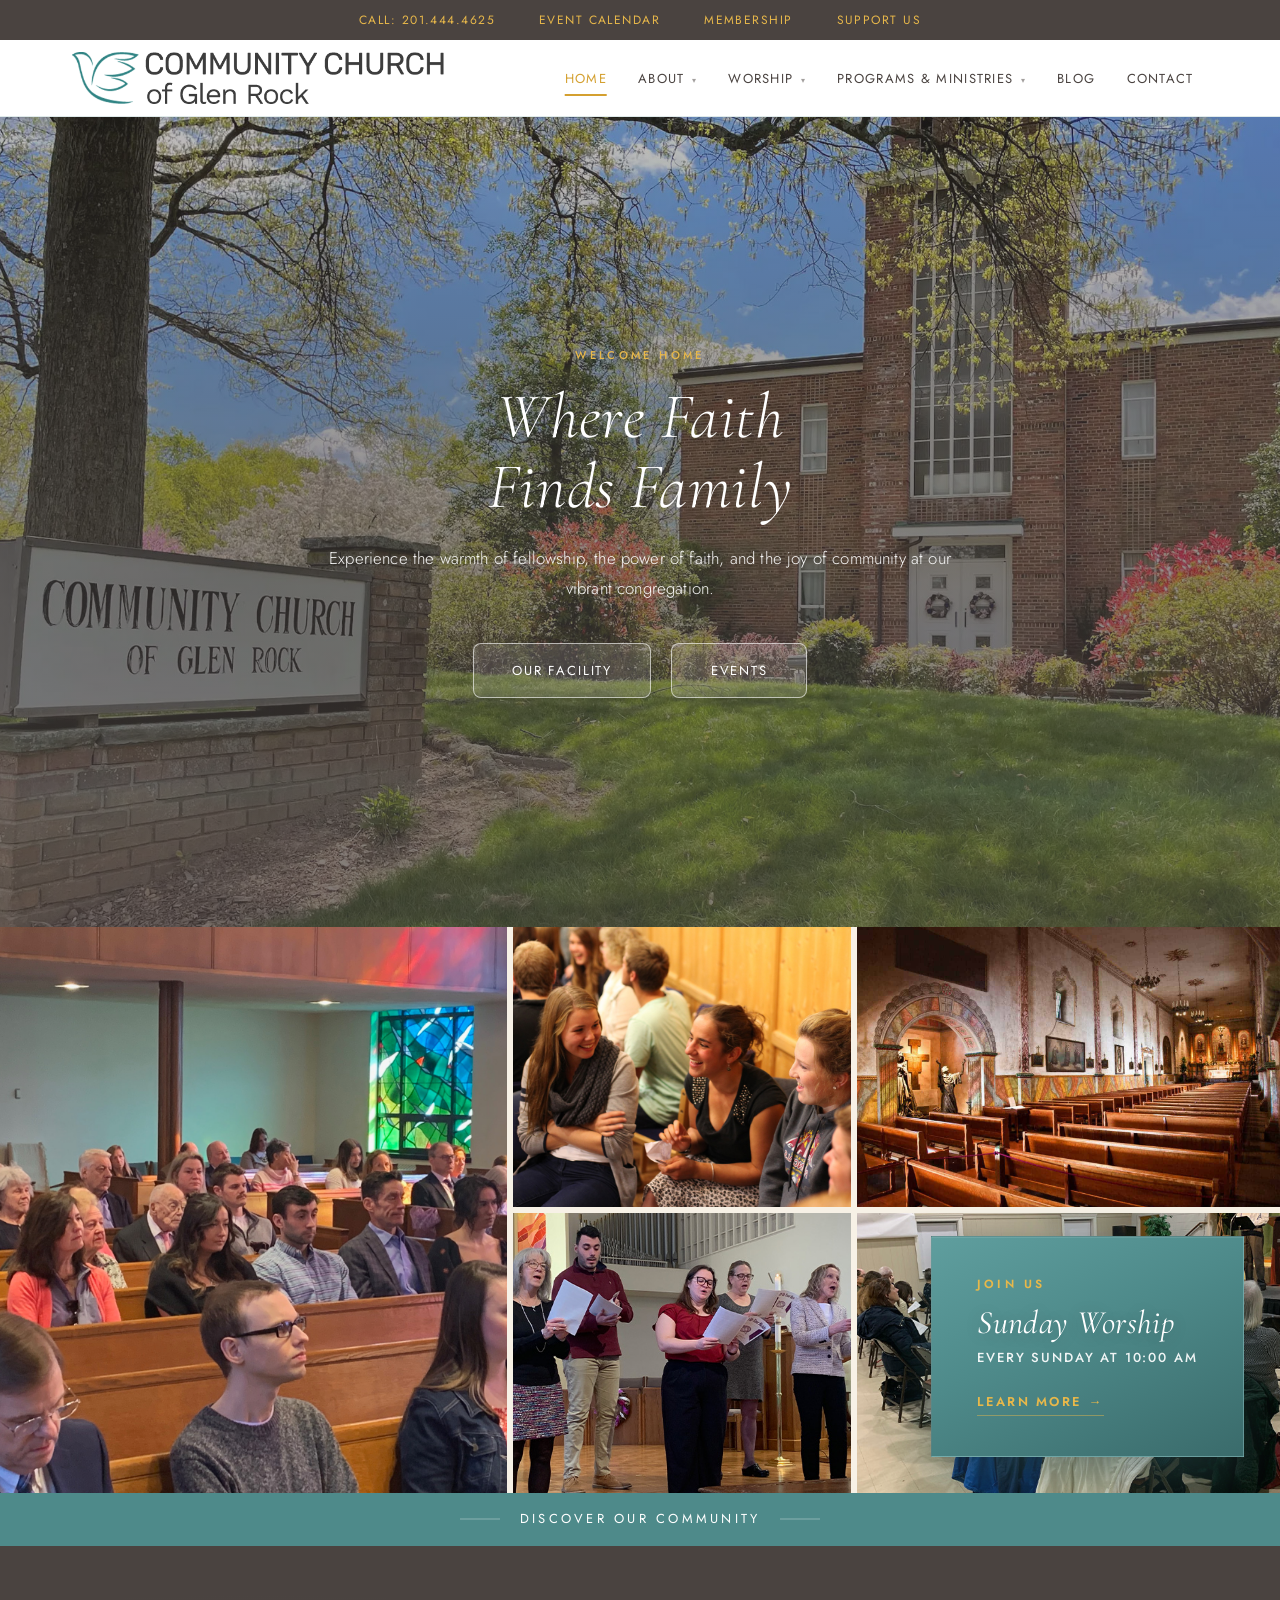
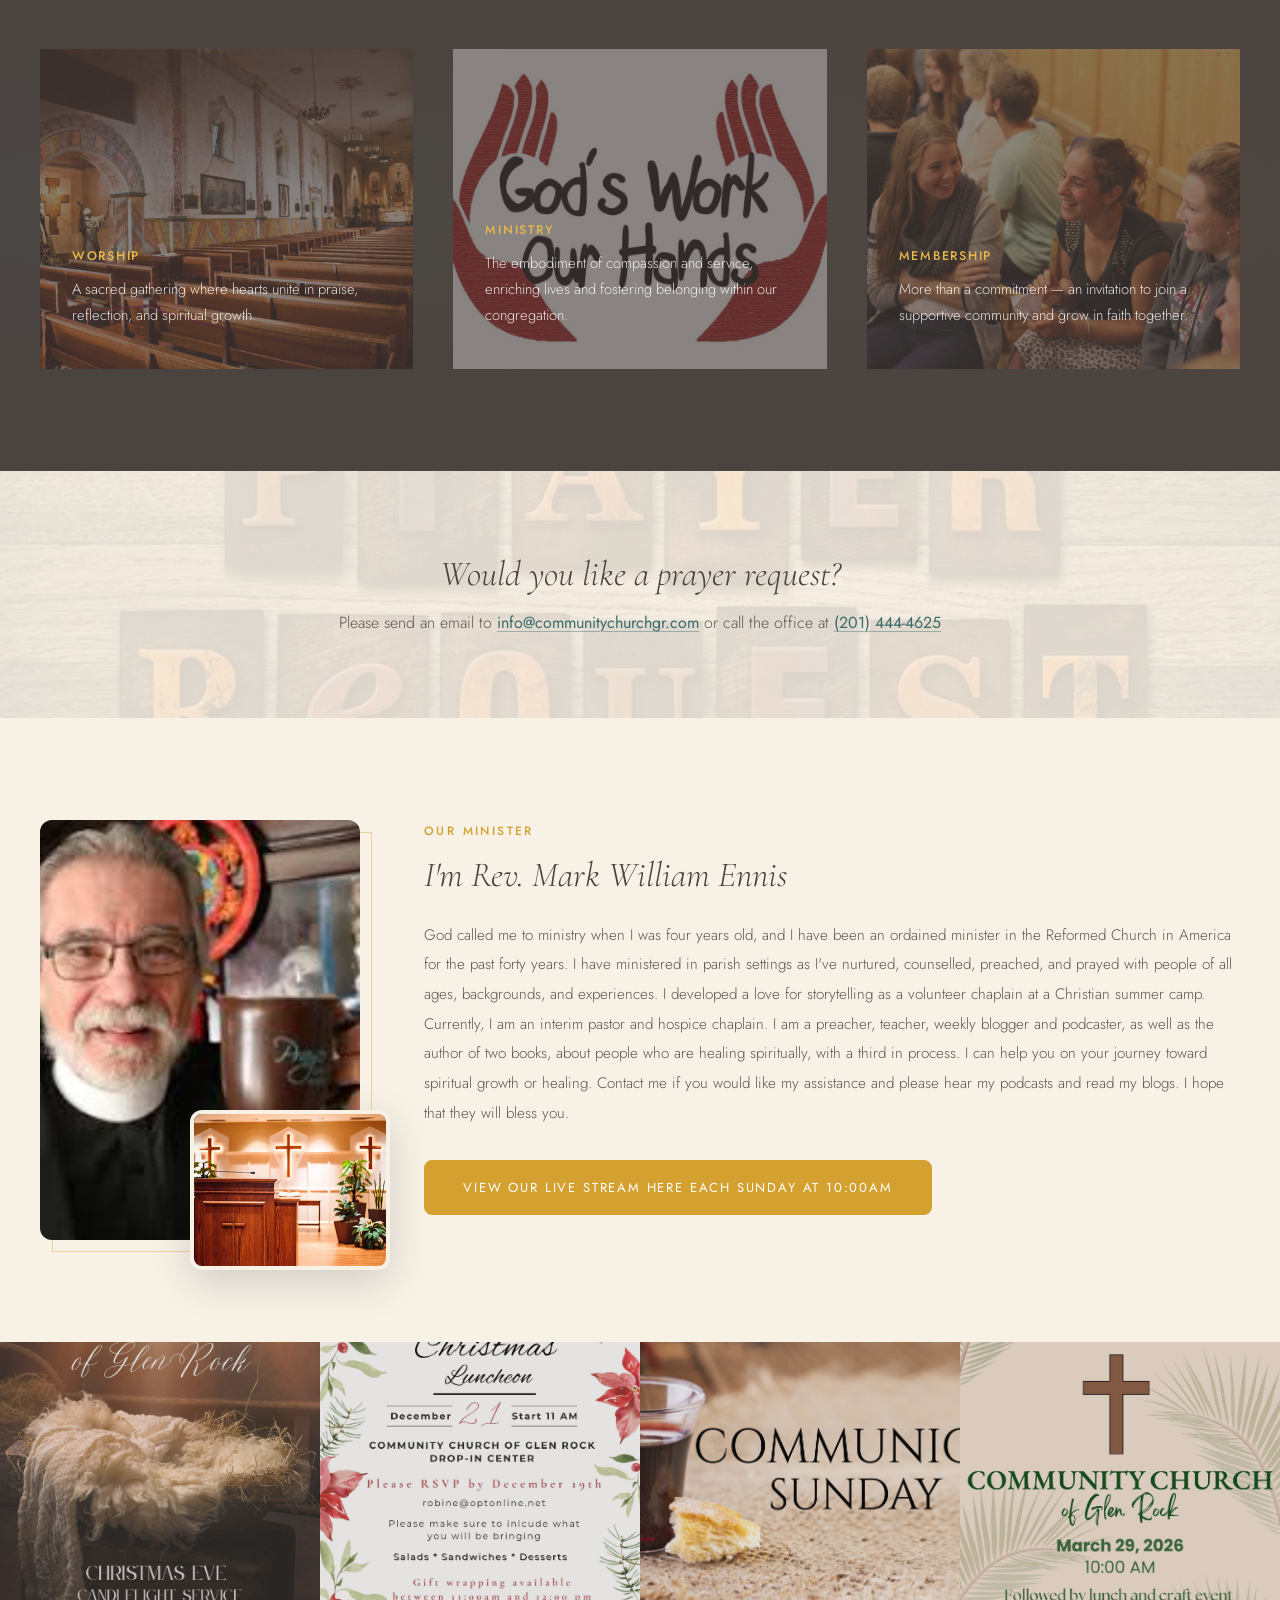
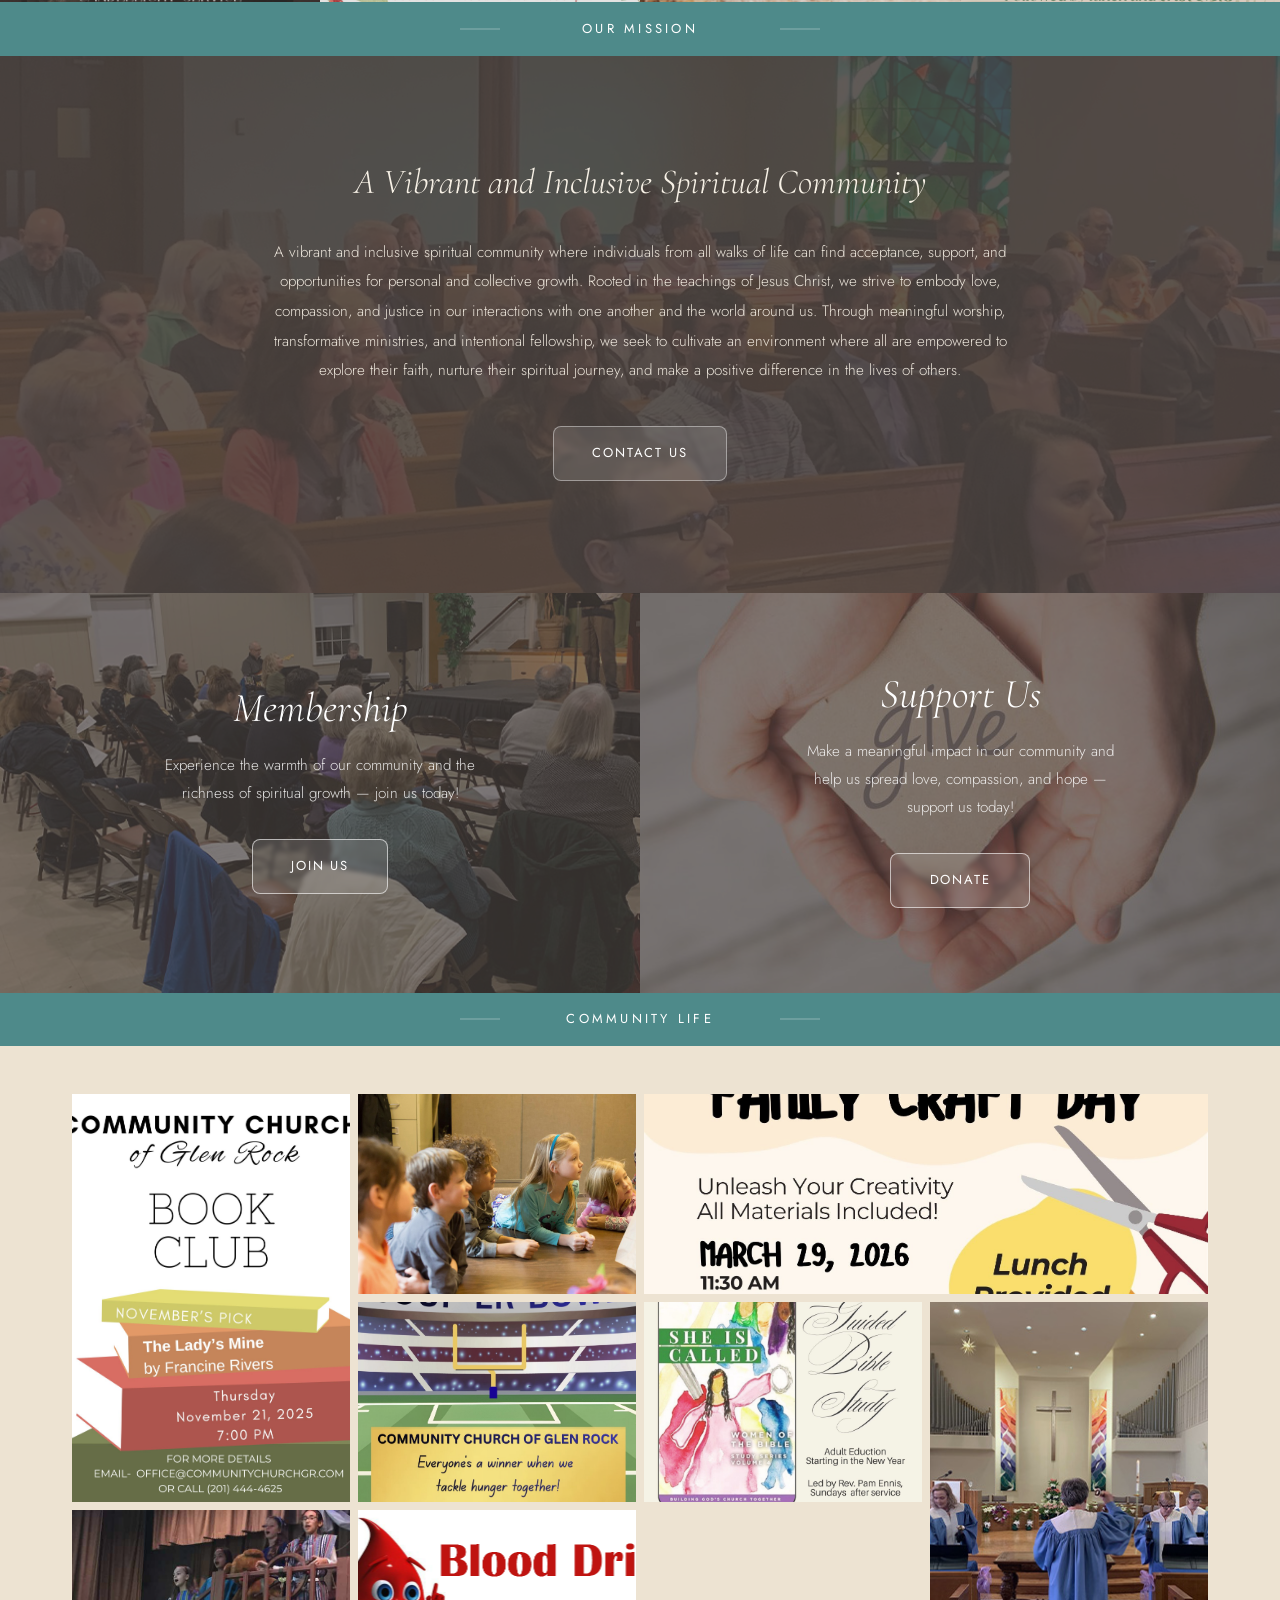
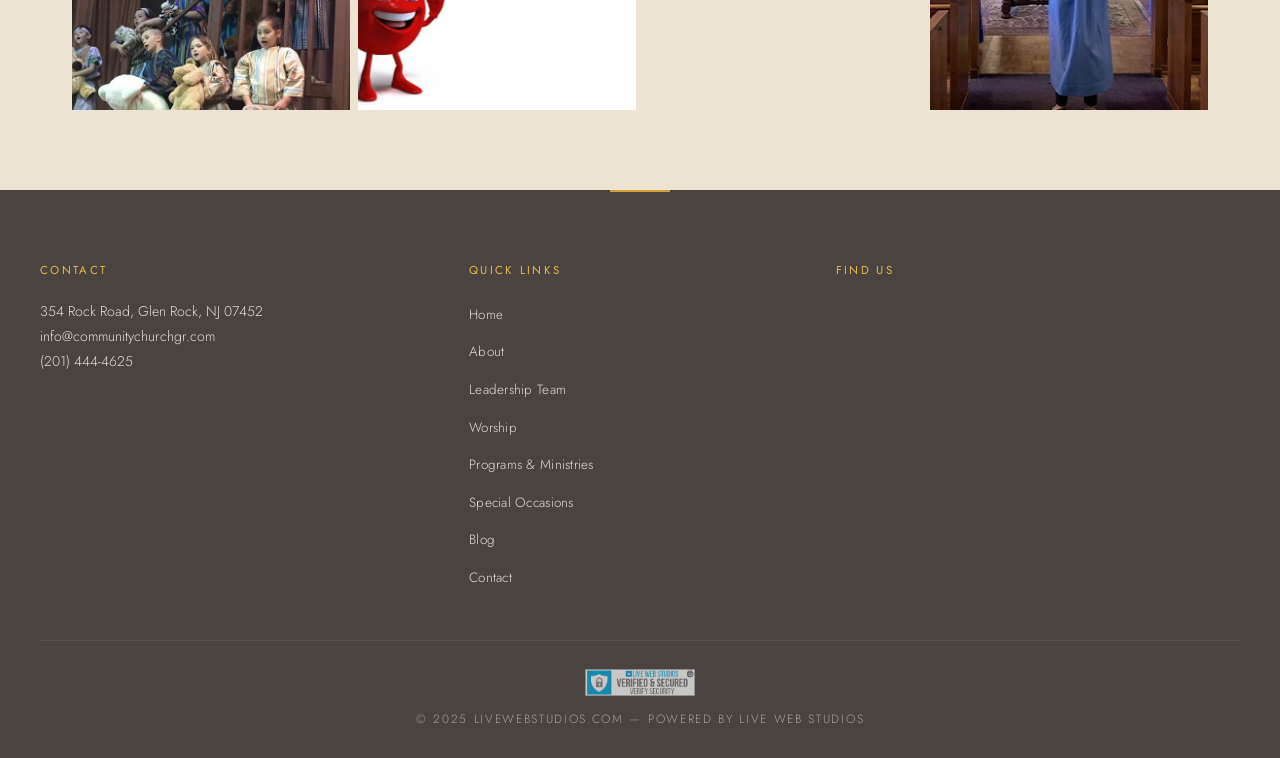
==== commit 1191a5d6: "Swap home hero to spring background Co-Authored-By: Claude Opus 4.7 (1M context) <noreply@anthropic." ====
--- a/index.html
+++ b/index.html
@@ -541,7 +541,7 @@
     <!-- ========== 1. HERO — CINEMATIC ========== -->
     <section class="hero" style="min-height:90vh">
       <div class="hero-bg">
-        <img src="images/hero-home.jpg" alt="Community Church of Glen Rock exterior in winter">
+        <img src="images/homebg-spring.jpg" alt="Community Church of Glen Rock exterior in spring">
       </div>
       <div class="hero-overlay"></div>
       <div class="hero-content">
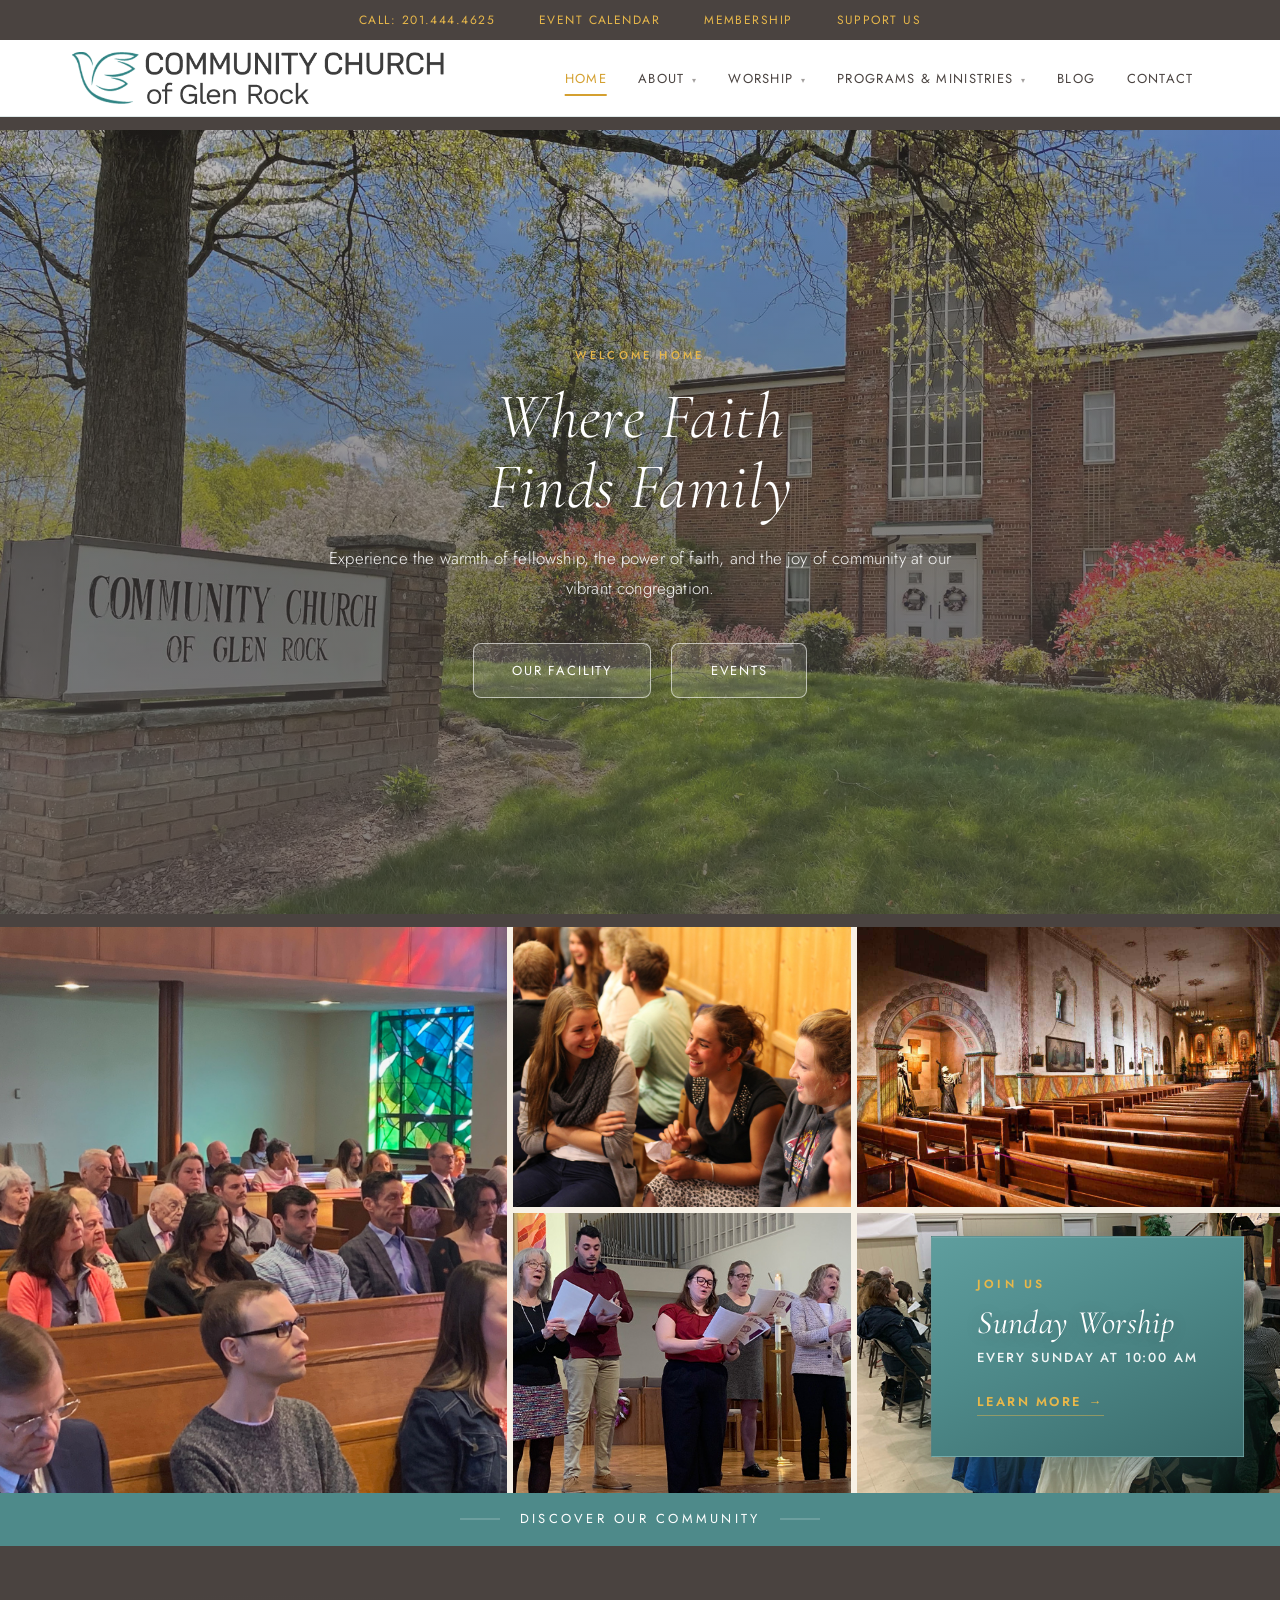
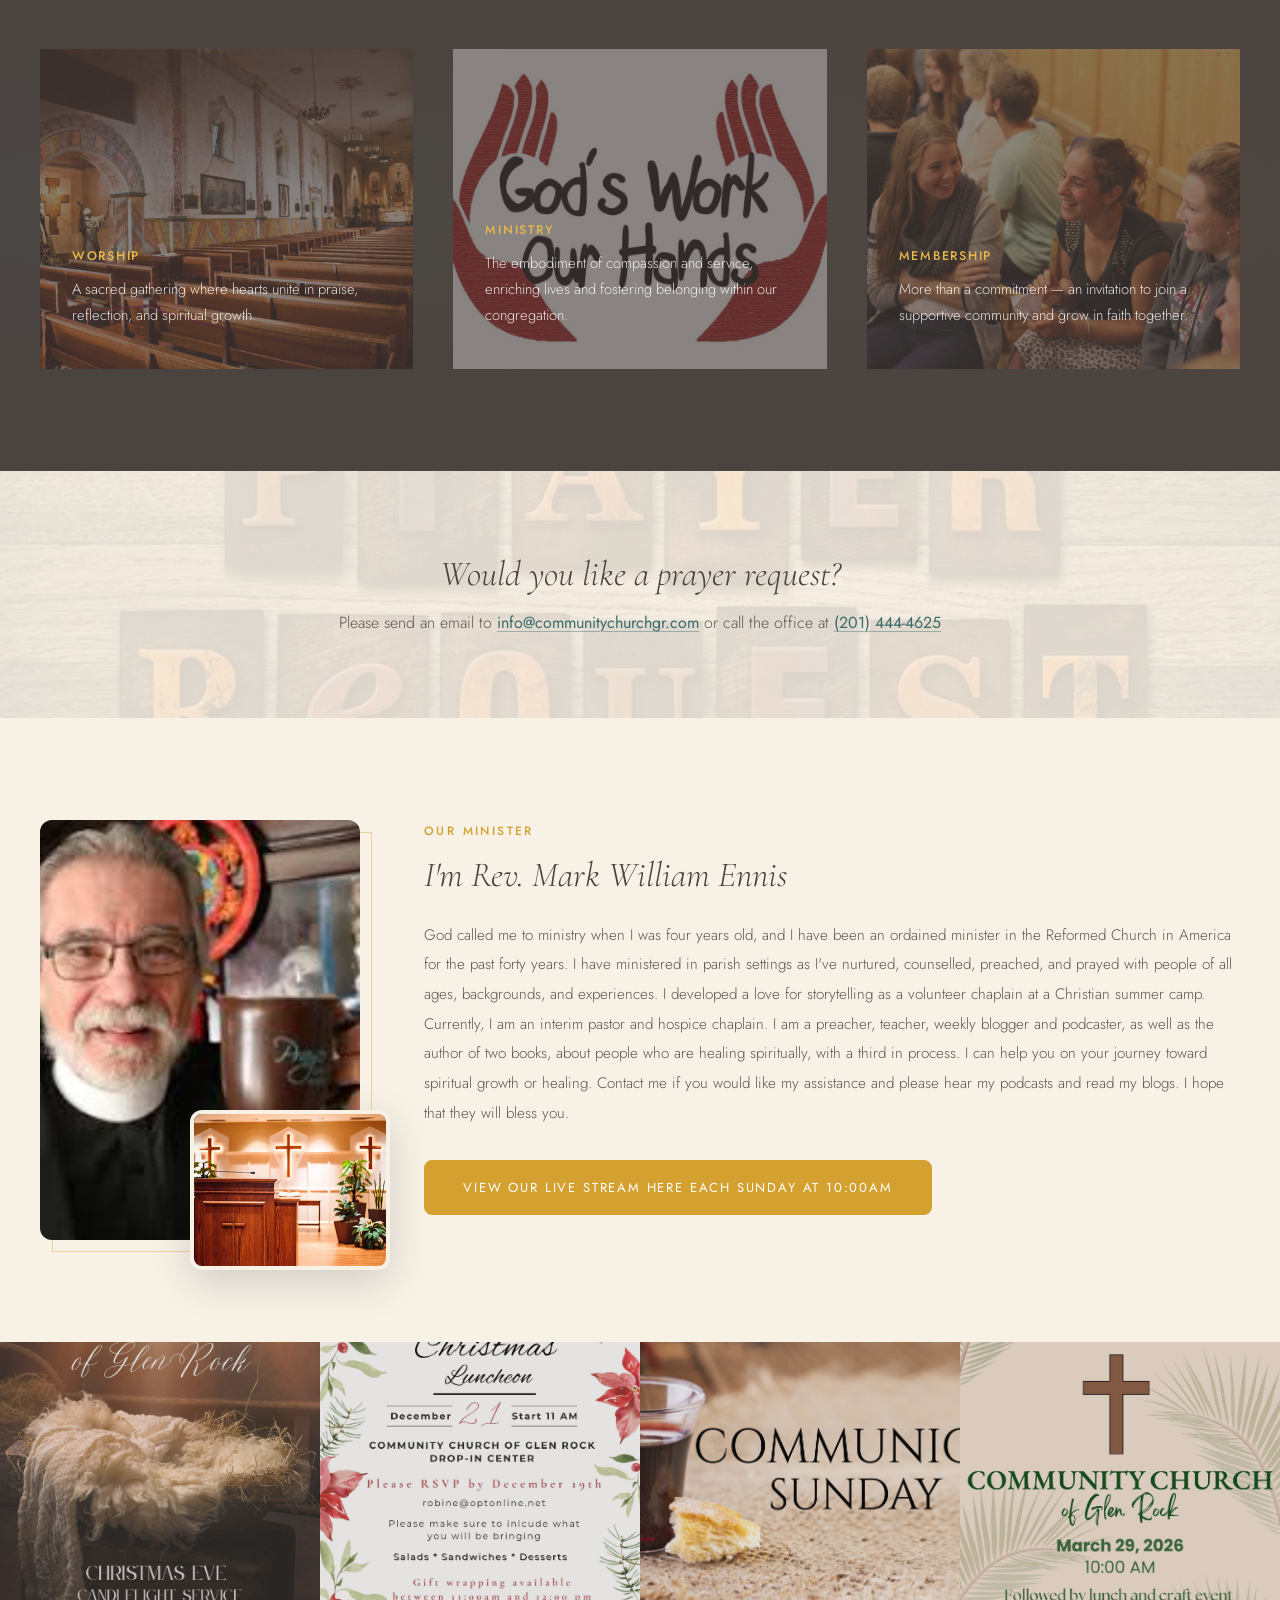
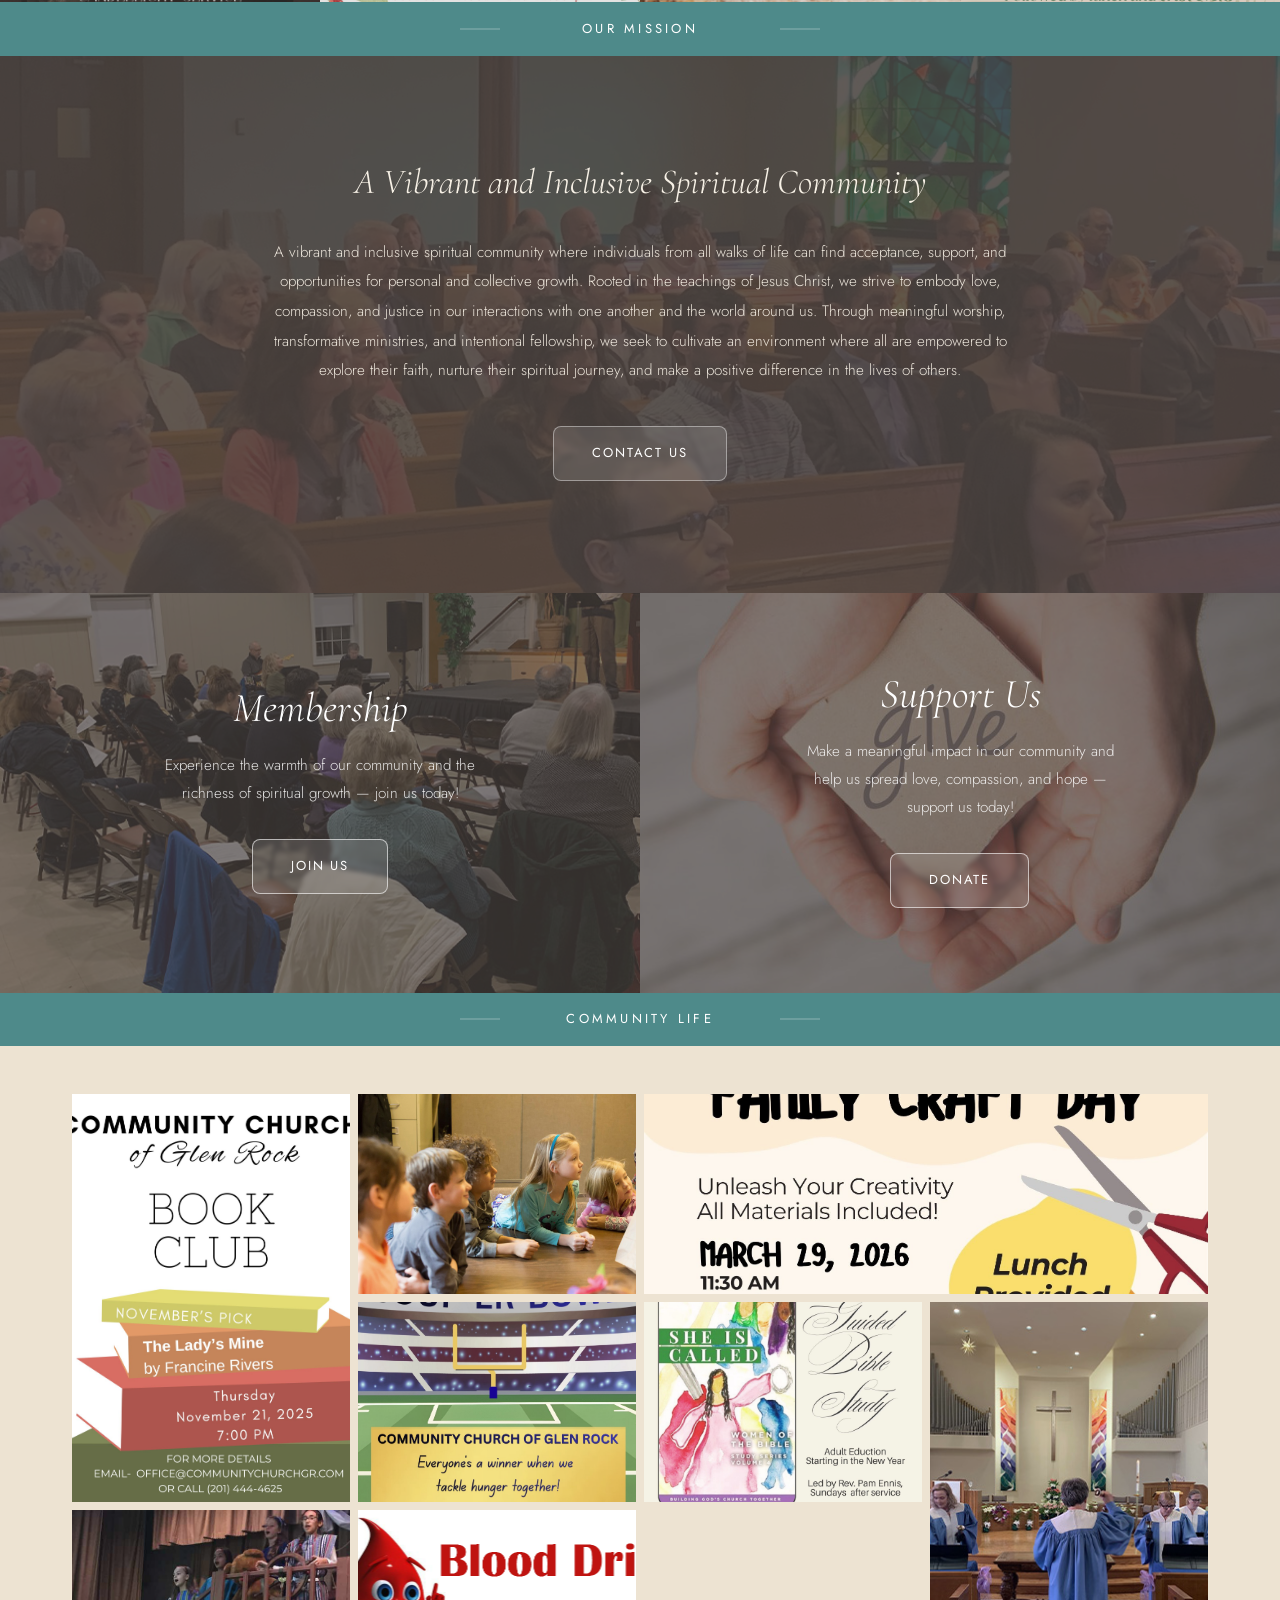
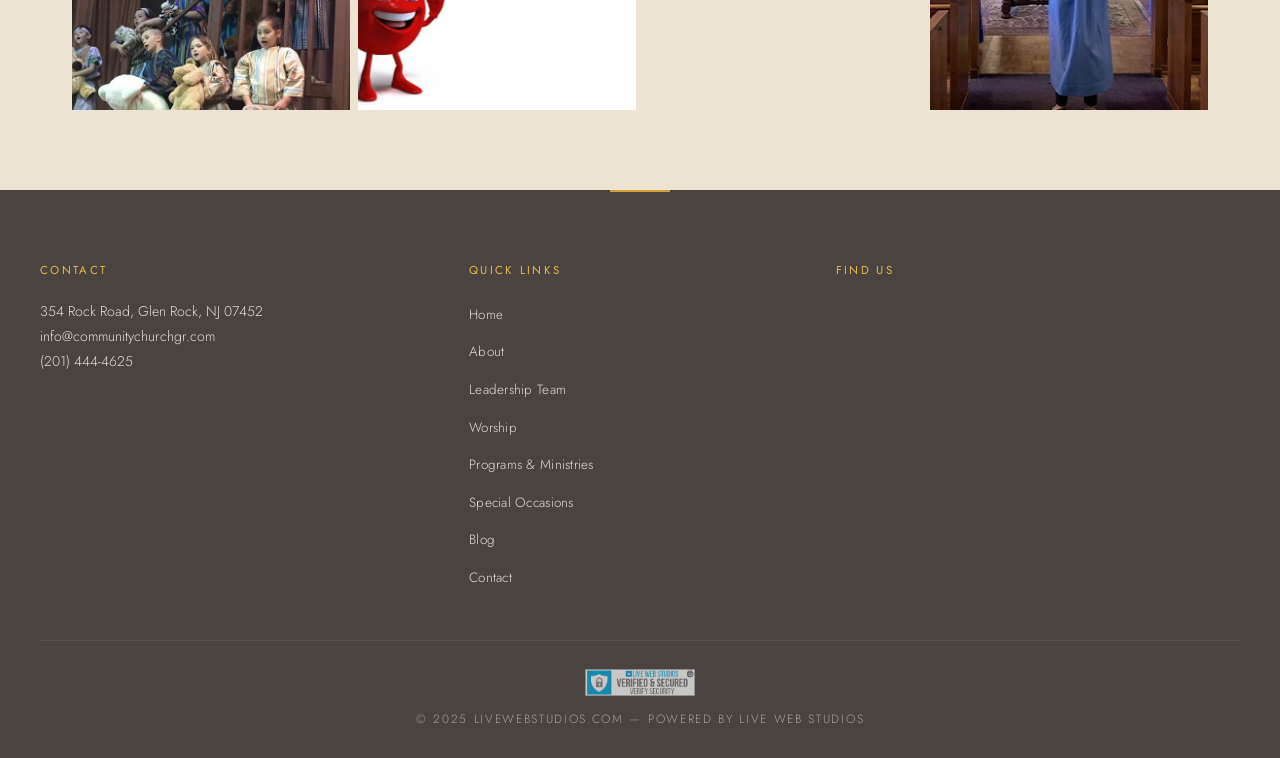
==== commit 5f6a486f: "Add Netlify Identity widget to homepage Enables CMS auth for blog editors via /admin/.  Co-Authored-" ====
--- a/index.html
+++ b/index.html
@@ -478,6 +478,7 @@
     "sameAs": []
   }
   </script>
+  <script src="https://identity.netlify.com/v1/netlify-identity-widget.js"></script>
 </head>
 
 <body data-content="home">
--- a/css/style.css
+++ b/css/style.css
@@ -680,14 +680,14 @@
   position: absolute;
   inset: 0;
   z-index: 0;
+  background-color: var(--charcoal);
 }
 
 .hero-bg img {
   width: 100%;
   height: 100%;
-  object-fit: cover;
-  transform: scale(1.05);
-  animation: heroZoom 20s ease-in-out infinite alternate;
+  object-fit: contain;
+  object-position: center;
 }
 
 .hero-short {
@@ -1816,7 +1816,30 @@
   }
 
   .hero {
-    min-height: 70vh;
+    min-height: 0 !important;
+    display: flex;
+    flex-direction: column;
+    overflow: visible;
+  }
+  .hero-bg {
+    position: relative;
+    inset: auto;
+    background-color: transparent;
+  }
+  .hero-bg img {
+    width: 100%;
+    height: auto;
+    display: block;
+  }
+  .hero-overlay {
+    display: none;
+  }
+  .hero-content {
+    position: relative;
+    background-color: var(--charcoal);
+    padding: 2.25rem 1.5rem 2.75rem;
+    max-width: none;
+    width: 100%;
   }
   .hero-content h1 {
     font-size: clamp(2rem, 8vw, 2.8rem);
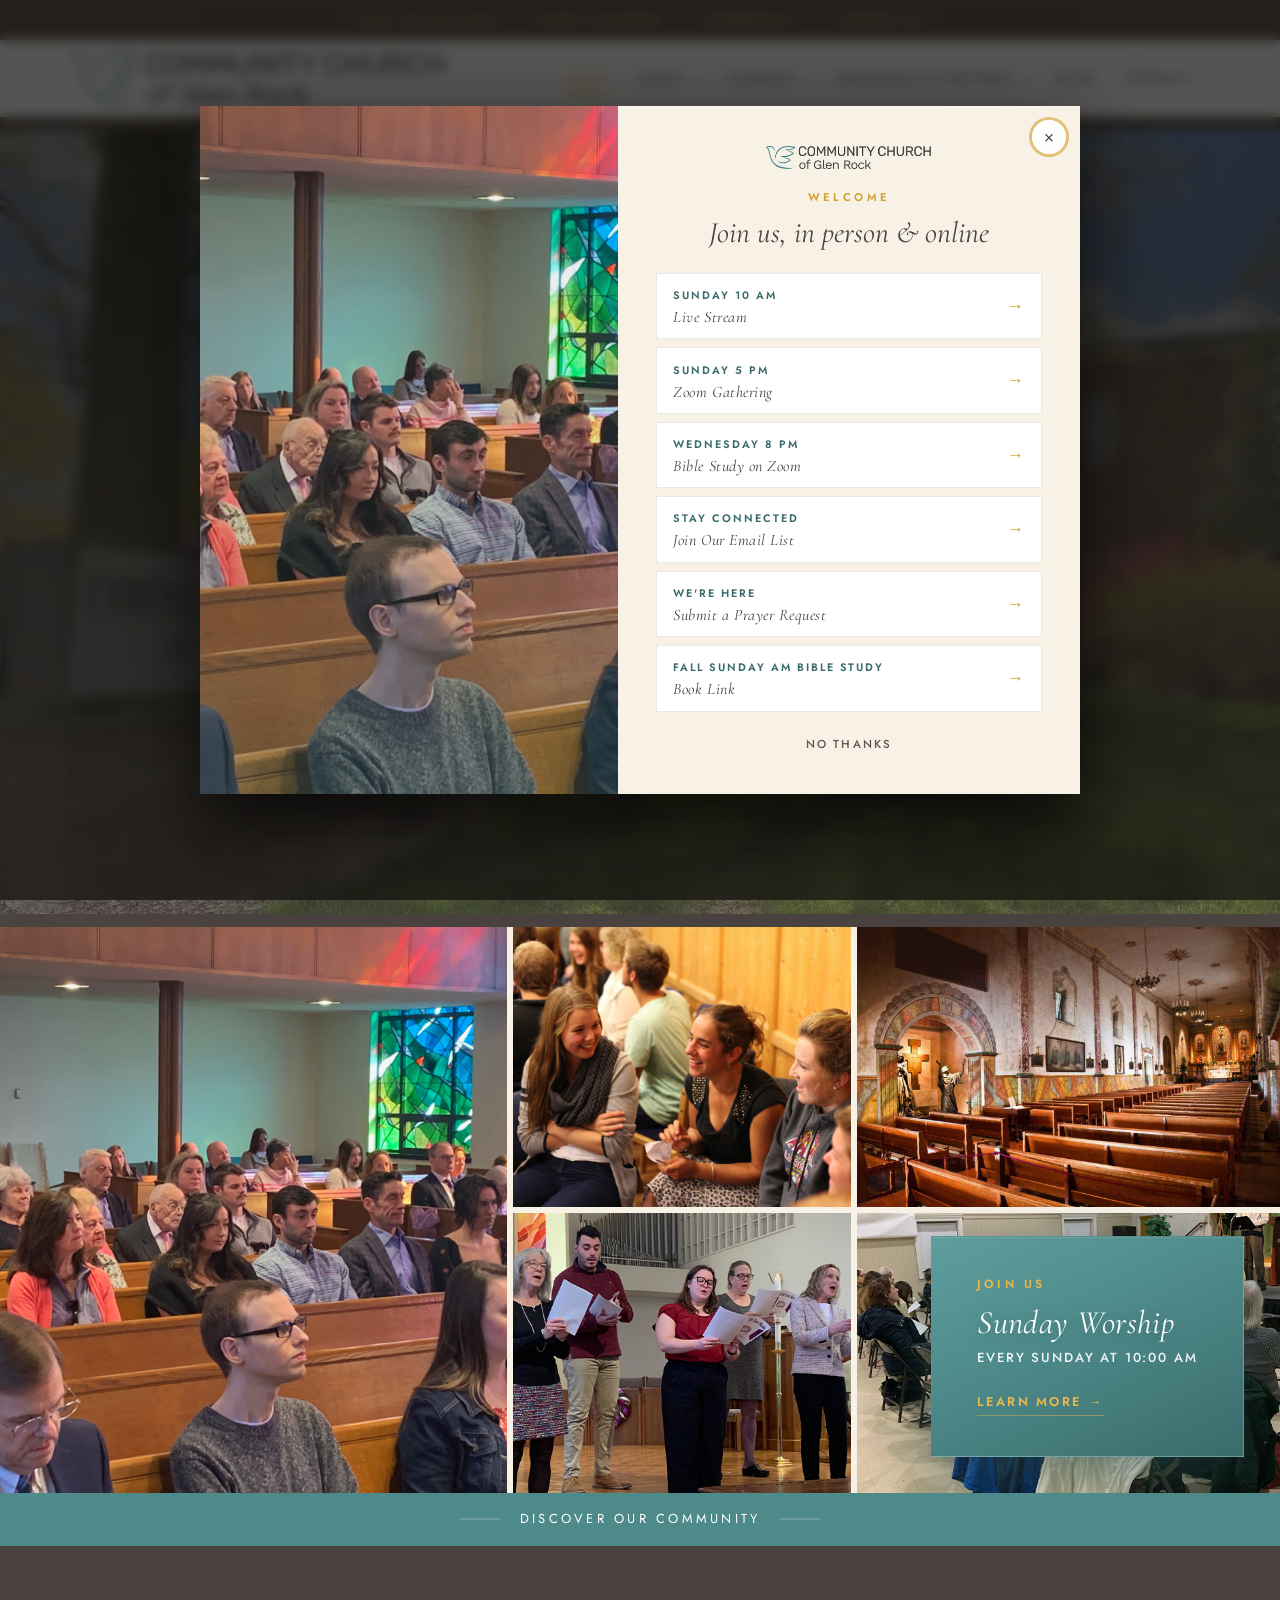
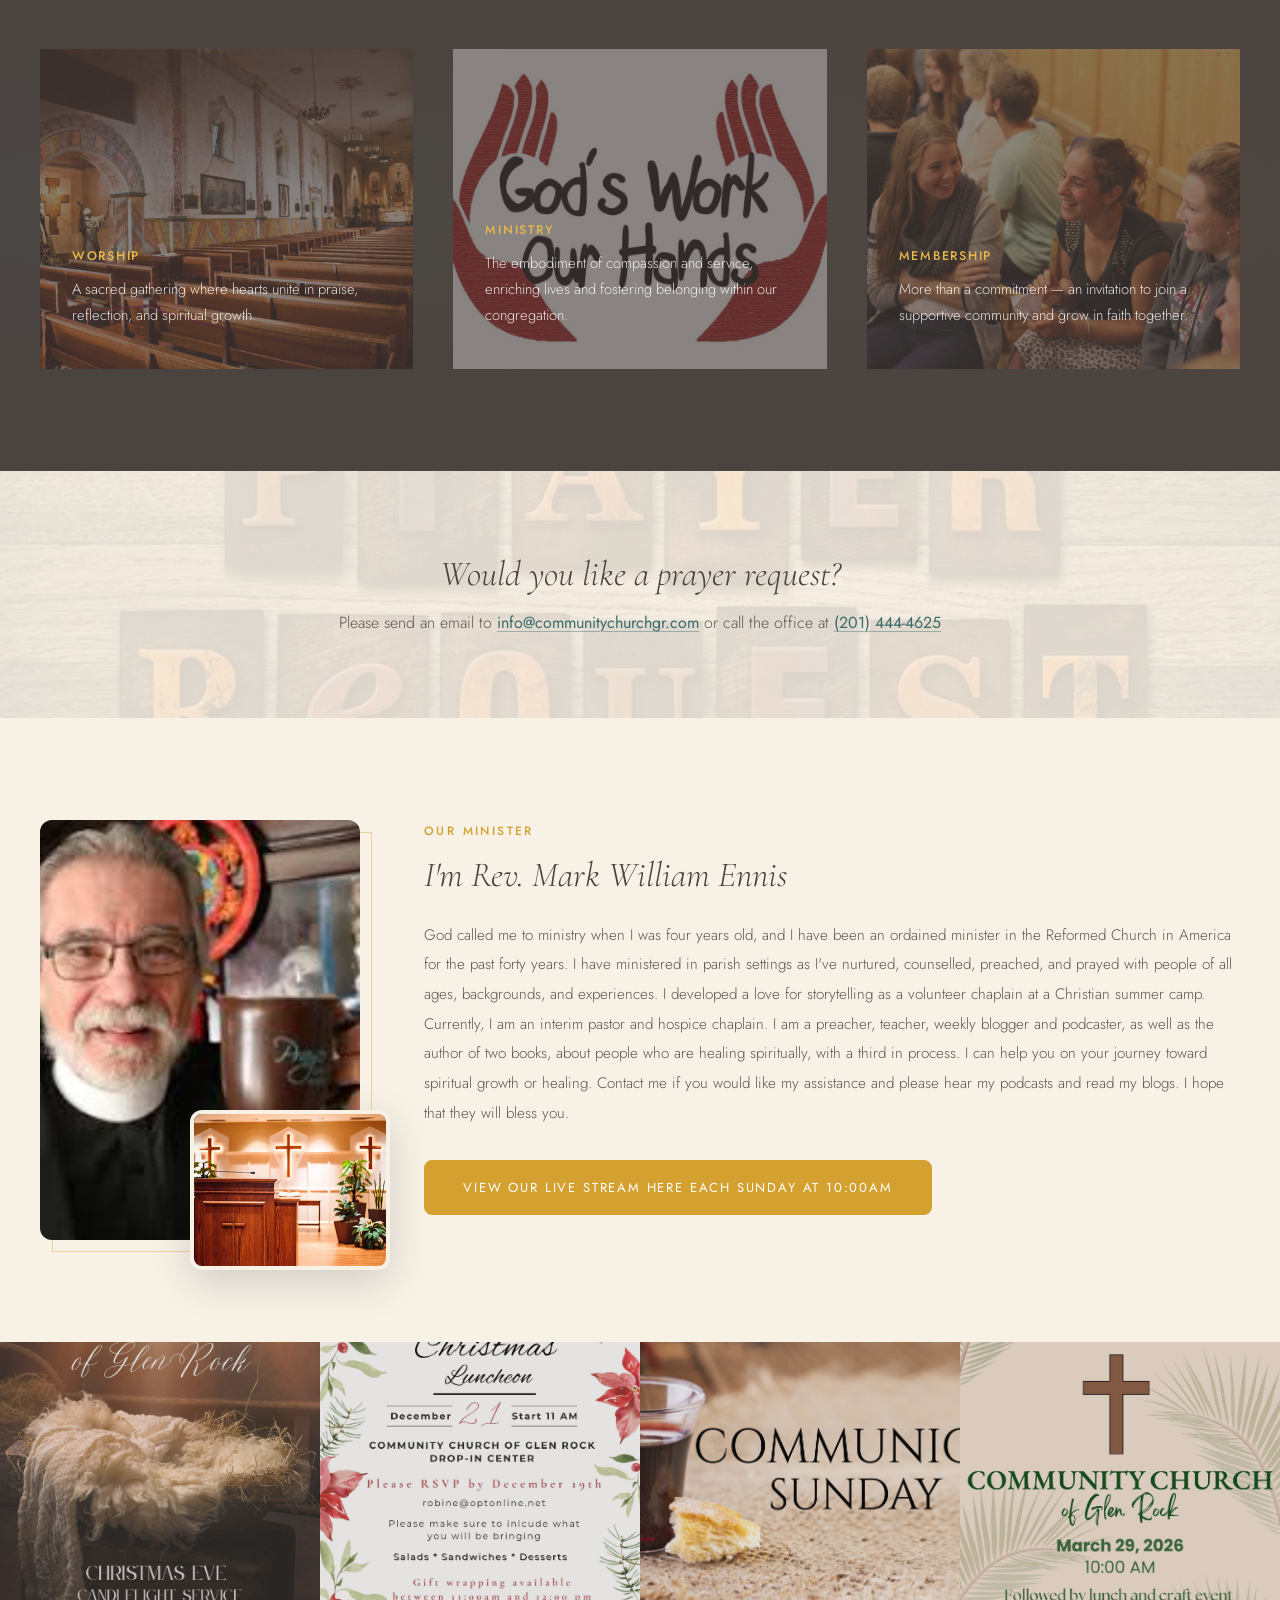
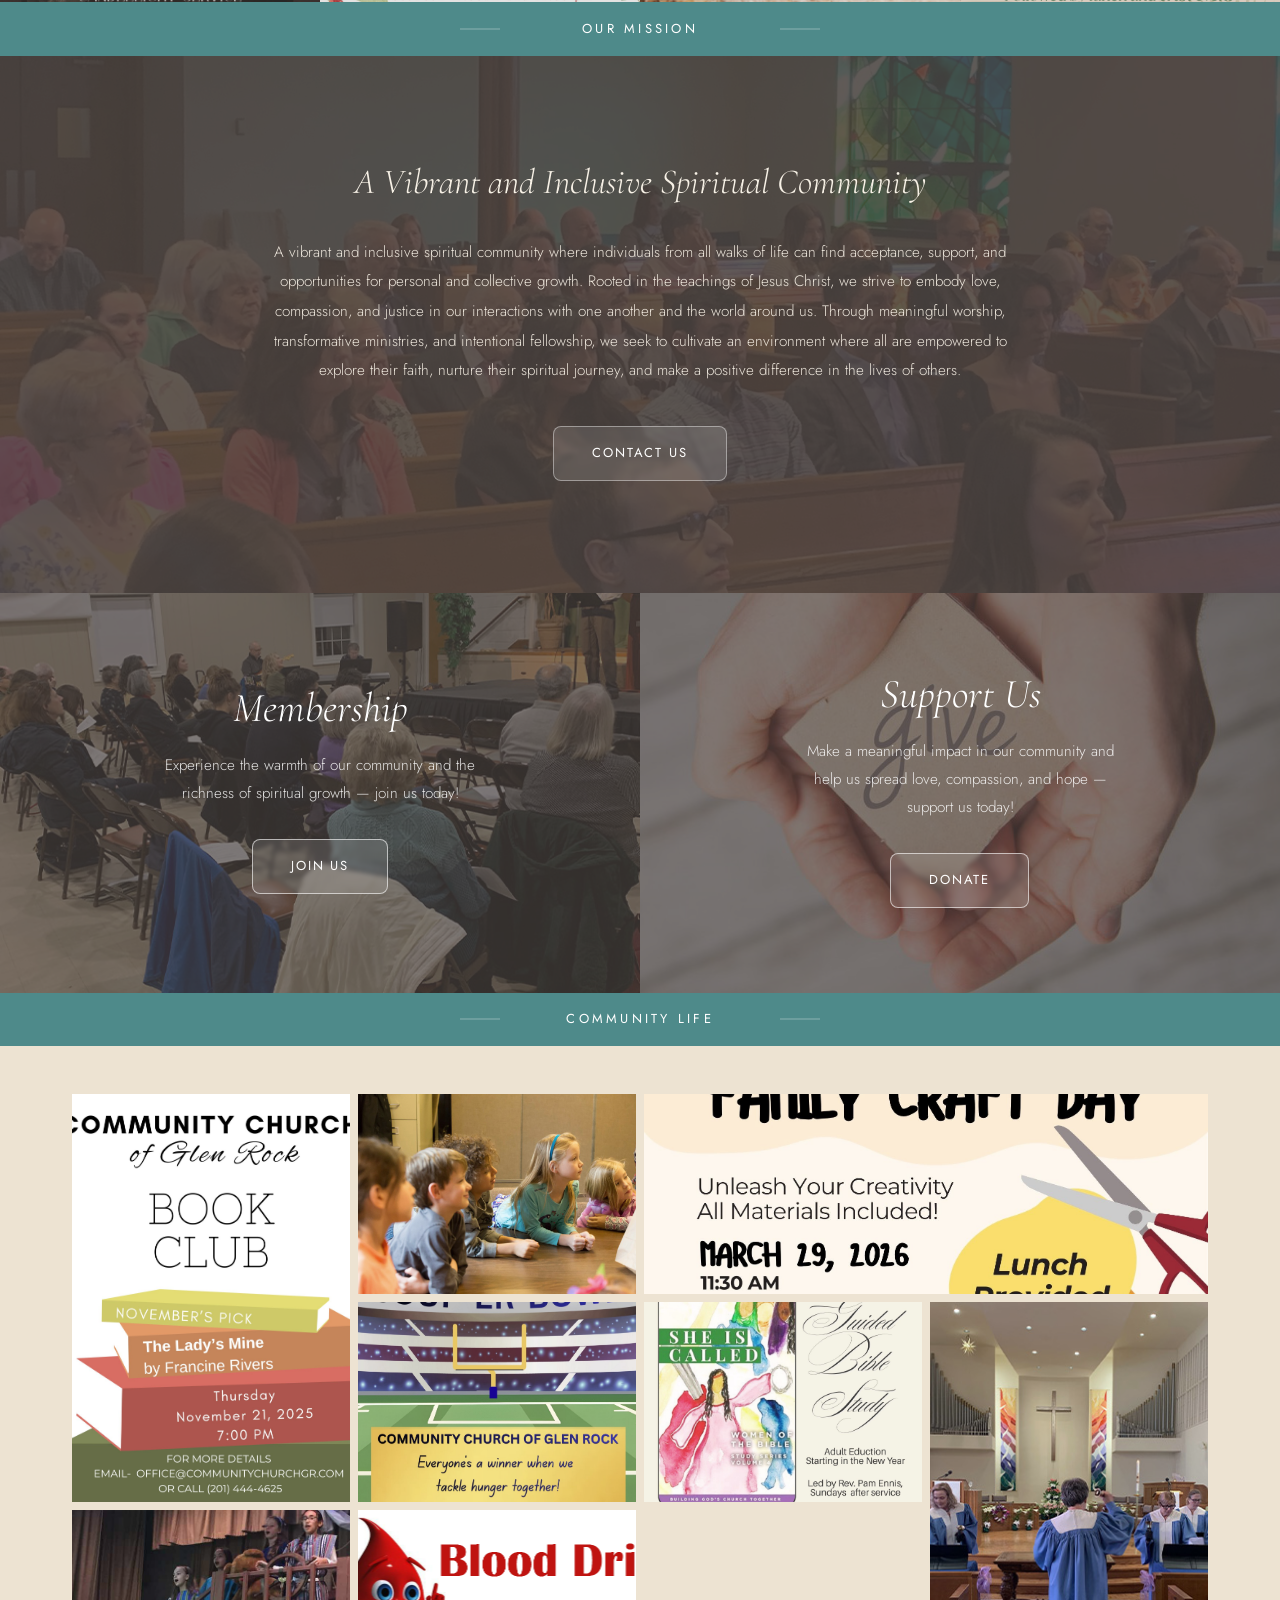
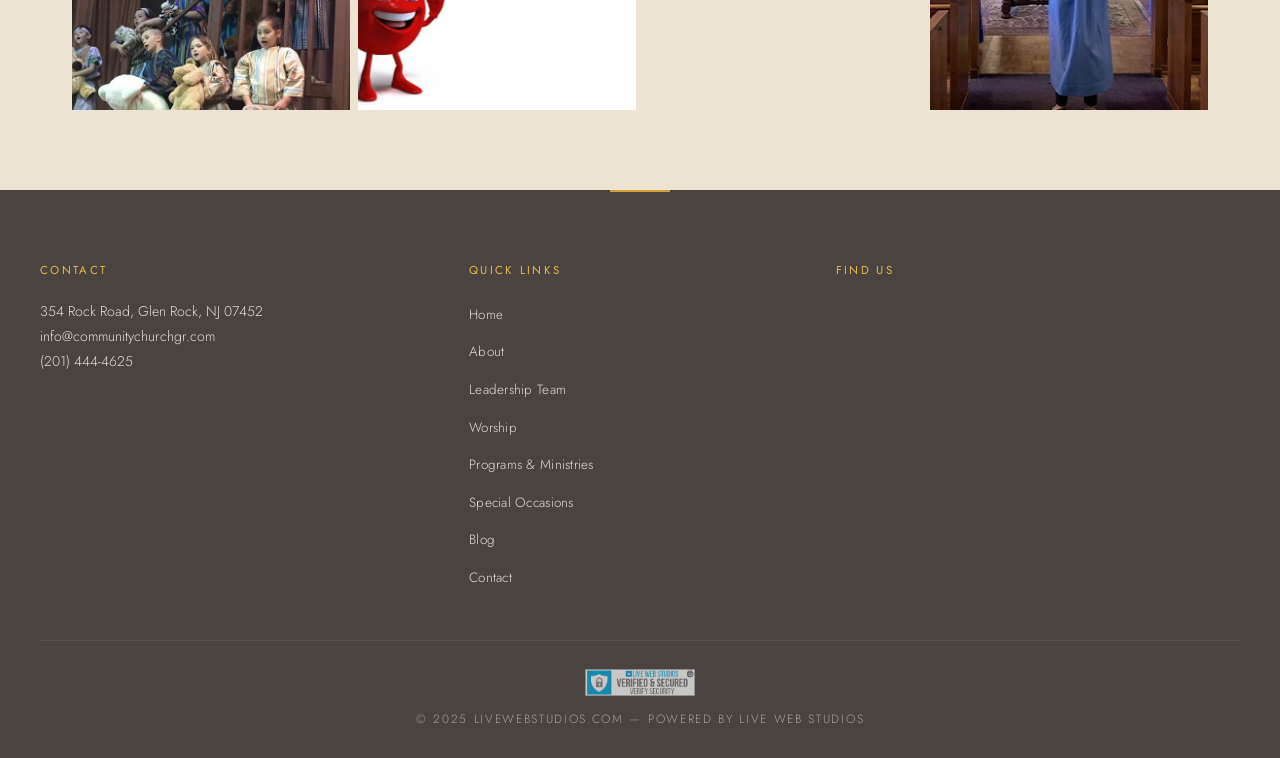
==== commit 15145d05: "Add welcome popup to homepage with service and event links Auto-opens on first visit per session wit" ====
--- a/index.html
+++ b/index.html
@@ -449,6 +449,243 @@
       .gallery-item--wide { grid-column: span 1; }
       .gallery-item--tall { grid-row: span 1; }
       .minister-accent-photo { display: none; }
+    }
+
+    /* ============================================
+       WELCOME POPUP — Events / Links Modal
+       ============================================ */
+    .ccgr-popup-overlay {
+      position: fixed;
+      inset: 0;
+      background: rgba(20, 18, 16, 0.72);
+      backdrop-filter: blur(6px);
+      -webkit-backdrop-filter: blur(6px);
+      z-index: 9999;
+      display: flex;
+      align-items: center;
+      justify-content: center;
+      padding: 1.5rem;
+      opacity: 0;
+      pointer-events: none;
+      transition: opacity 0.35s ease;
+    }
+    .ccgr-popup-overlay.is-open {
+      opacity: 1;
+      pointer-events: auto;
+    }
+    .ccgr-popup {
+      position: relative;
+      display: grid;
+      grid-template-columns: 0.95fr 1.05fr;
+      width: 100%;
+      max-width: 880px;
+      background: var(--cream);
+      box-shadow:
+        0 1px 0 rgba(255, 255, 255, 0.4) inset,
+        0 40px 90px rgba(0, 0, 0, 0.55),
+        0 18px 40px rgba(0, 0, 0, 0.32);
+      overflow: hidden;
+      transform: translateY(18px) scale(0.98);
+      transition: transform 0.45s cubic-bezier(0.25, 1, 0.5, 1);
+    }
+    .ccgr-popup-overlay.is-open .ccgr-popup {
+      transform: translateY(0) scale(1);
+    }
+    .ccgr-popup__photo {
+      position: relative;
+      min-height: 420px;
+      background: var(--charcoal);
+      overflow: hidden;
+    }
+    .ccgr-popup__photo img {
+      position: absolute;
+      inset: 0;
+      width: 100%;
+      height: 100%;
+      object-fit: cover;
+      object-position: center 38%;
+    }
+    .ccgr-popup__photo::after {
+      content: '';
+      position: absolute;
+      inset: 0;
+      background: linear-gradient(
+        180deg,
+        rgba(58, 107, 107, 0.0) 0%,
+        rgba(58, 107, 107, 0.15) 60%,
+        rgba(58, 107, 107, 0.35) 100%
+      );
+    }
+    .ccgr-popup__content {
+      padding: 2.5rem 2.4rem 2.25rem;
+      display: flex;
+      flex-direction: column;
+      align-items: center;
+      text-align: center;
+    }
+    .ccgr-popup__logo {
+      width: 165px;
+      height: auto;
+      margin-bottom: 1.1rem;
+    }
+    .ccgr-popup__label {
+      font-family: var(--font-sans);
+      font-size: 0.7rem;
+      font-weight: 600;
+      letter-spacing: 0.3em;
+      text-transform: uppercase;
+      color: var(--gold);
+      margin-bottom: 0.55rem;
+    }
+    .ccgr-popup__heading {
+      font-family: var(--font-serif);
+      font-size: clamp(1.55rem, 2.4vw, 1.85rem);
+      font-weight: 400;
+      font-style: italic;
+      color: var(--charcoal);
+      line-height: 1.15;
+      margin-bottom: 1.4rem;
+    }
+    .ccgr-popup__links {
+      list-style: none;
+      padding: 0;
+      margin: 0 0 1.25rem;
+      width: 100%;
+      display: flex;
+      flex-direction: column;
+      gap: 0.5rem;
+    }
+    .ccgr-popup__link {
+      display: flex;
+      align-items: center;
+      justify-content: space-between;
+      gap: 0.75rem;
+      padding: 0.7rem 1rem;
+      background: var(--white);
+      border: 1px solid rgba(74, 67, 64, 0.12);
+      color: var(--charcoal);
+      font-family: var(--font-sans);
+      font-size: 0.82rem;
+      font-weight: 500;
+      letter-spacing: 0.04em;
+      text-align: left;
+      text-decoration: none;
+      transition: background 0.25s ease, border-color 0.25s ease, color 0.25s ease, transform 0.25s ease;
+    }
+    .ccgr-popup__link:hover {
+      background: var(--teal);
+      border-color: var(--teal);
+      color: var(--white);
+      transform: translateX(2px);
+    }
+    .ccgr-popup__link:focus-visible {
+      outline: none;
+      box-shadow: var(--focus-ring-dark, 0 0 0 3px rgba(212, 160, 48, 0.5));
+    }
+    .ccgr-popup__link-when {
+      font-family: var(--font-sans);
+      font-size: 0.68rem;
+      font-weight: 600;
+      letter-spacing: 0.18em;
+      text-transform: uppercase;
+      color: var(--teal-dk);
+      display: block;
+      margin-bottom: 0.18em;
+      transition: color 0.25s ease;
+    }
+    .ccgr-popup__link:hover .ccgr-popup__link-when {
+      color: var(--gold-lt);
+    }
+    .ccgr-popup__link-title {
+      display: block;
+      font-family: var(--font-serif);
+      font-size: 1rem;
+      font-style: italic;
+      font-weight: 400;
+      line-height: 1.25;
+    }
+    .ccgr-popup__link-arrow {
+      flex-shrink: 0;
+      font-family: var(--font-sans);
+      font-size: 1.1rem;
+      color: var(--gold);
+      transition: transform 0.25s ease, color 0.25s ease;
+    }
+    .ccgr-popup__link:hover .ccgr-popup__link-arrow {
+      color: var(--white);
+      transform: translateX(3px);
+    }
+    .ccgr-popup__dismiss {
+      background: none;
+      border: none;
+      padding: 0.4em 0.6em;
+      font-family: var(--font-sans);
+      font-size: 0.72rem;
+      font-weight: 500;
+      letter-spacing: 0.18em;
+      text-transform: uppercase;
+      color: var(--charcoal-lt);
+      cursor: pointer;
+      border-bottom: 1px solid transparent;
+      transition: color 0.25s ease, border-color 0.25s ease;
+    }
+    .ccgr-popup__dismiss:hover {
+      color: var(--charcoal);
+      border-bottom-color: var(--charcoal);
+    }
+    .ccgr-popup__close {
+      position: absolute;
+      top: 0.85rem;
+      right: 0.85rem;
+      width: 34px;
+      height: 34px;
+      border: none;
+      border-radius: 50%;
+      background: rgba(255, 255, 255, 0.92);
+      color: var(--charcoal);
+      font-size: 1.05rem;
+      line-height: 1;
+      cursor: pointer;
+      display: flex;
+      align-items: center;
+      justify-content: center;
+      box-shadow: 0 4px 12px rgba(0, 0, 0, 0.18);
+      transition: background 0.25s ease, transform 0.25s ease, color 0.25s ease;
+      z-index: 2;
+    }
+    .ccgr-popup__close:hover {
+      background: var(--charcoal);
+      color: var(--white);
+      transform: rotate(90deg);
+    }
+    .ccgr-popup__close:focus-visible {
+      outline: none;
+      box-shadow: 0 0 0 3px rgba(212, 160, 48, 0.6);
+    }
+    @media (max-width: 720px) {
+      .ccgr-popup-overlay { padding: 0.75rem; align-items: flex-start; padding-top: 4vh; }
+      .ccgr-popup {
+        grid-template-columns: 1fr;
+        max-height: 92vh;
+        overflow-y: auto;
+      }
+      .ccgr-popup__photo {
+        min-height: 180px;
+      }
+      .ccgr-popup__photo img { object-position: center 40%; }
+      .ccgr-popup__content { padding: 1.85rem 1.4rem 1.6rem; }
+      .ccgr-popup__logo { width: 140px; }
+      .ccgr-popup__heading { margin-bottom: 1.1rem; }
+    }
+    @media (prefers-reduced-motion: reduce) {
+      .ccgr-popup-overlay,
+      .ccgr-popup,
+      .ccgr-popup__link,
+      .ccgr-popup__link-arrow,
+      .ccgr-popup__close {
+        transition: none;
+      }
+      .ccgr-popup-overlay.is-open .ccgr-popup { transform: none; }
     }
   </style>
 
@@ -782,8 +1019,132 @@
     </div>
   </footer>
 
+  <!-- ========== WELCOME POPUP ========== -->
+  <div class="ccgr-popup-overlay" id="ccgrPopup" role="dialog" aria-modal="true" aria-labelledby="ccgrPopupHeading" hidden>
+    <div class="ccgr-popup">
+      <button class="ccgr-popup__close" type="button" aria-label="Close welcome message" data-ccgr-popup-close>&times;</button>
+      <div class="ccgr-popup__photo" aria-hidden="true">
+        <img src="images/congregation.jpg" alt="">
+      </div>
+      <div class="ccgr-popup__content">
+        <img src="images/logo.png" alt="Community Church of Glen Rock" class="ccgr-popup__logo">
+        <span class="ccgr-popup__label">Welcome</span>
+        <h2 class="ccgr-popup__heading" id="ccgrPopupHeading">Join us, in person &amp; online</h2>
+        <ul class="ccgr-popup__links">
+          <li>
+            <a href="#" class="ccgr-popup__link" target="_blank" rel="noopener" data-ccgr-link="sunday-livestream">
+              <span>
+                <span class="ccgr-popup__link-when">Sunday 10 AM</span>
+                <span class="ccgr-popup__link-title">Live Stream</span>
+              </span>
+              <span class="ccgr-popup__link-arrow" aria-hidden="true">&rarr;</span>
+            </a>
+          </li>
+          <li>
+            <a href="#" class="ccgr-popup__link" target="_blank" rel="noopener" data-ccgr-link="sunday-5pm-zoom">
+              <span>
+                <span class="ccgr-popup__link-when">Sunday 5 PM</span>
+                <span class="ccgr-popup__link-title">Zoom Gathering</span>
+              </span>
+              <span class="ccgr-popup__link-arrow" aria-hidden="true">&rarr;</span>
+            </a>
+          </li>
+          <li>
+            <a href="#" class="ccgr-popup__link" target="_blank" rel="noopener" data-ccgr-link="wednesday-bible-study">
+              <span>
+                <span class="ccgr-popup__link-when">Wednesday 8 PM</span>
+                <span class="ccgr-popup__link-title">Bible Study on Zoom</span>
+              </span>
+              <span class="ccgr-popup__link-arrow" aria-hidden="true">&rarr;</span>
+            </a>
+          </li>
+          <li>
+            <a href="#" class="ccgr-popup__link" target="_blank" rel="noopener" data-ccgr-link="email-list">
+              <span>
+                <span class="ccgr-popup__link-when">Stay Connected</span>
+                <span class="ccgr-popup__link-title">Join Our Email List</span>
+              </span>
+              <span class="ccgr-popup__link-arrow" aria-hidden="true">&rarr;</span>
+            </a>
+          </li>
+          <li>
+            <a href="#" class="ccgr-popup__link" data-ccgr-link="prayer-request">
+              <span>
+                <span class="ccgr-popup__link-when">We're Here</span>
+                <span class="ccgr-popup__link-title">Submit a Prayer Request</span>
+              </span>
+              <span class="ccgr-popup__link-arrow" aria-hidden="true">&rarr;</span>
+            </a>
+          </li>
+          <li>
+            <a href="#" class="ccgr-popup__link" target="_blank" rel="noopener" data-ccgr-link="fall-bible-study-book">
+              <span>
+                <span class="ccgr-popup__link-when">Fall Sunday AM Bible Study</span>
+                <span class="ccgr-popup__link-title">Book Link</span>
+              </span>
+              <span class="ccgr-popup__link-arrow" aria-hidden="true">&rarr;</span>
+            </a>
+          </li>
+        </ul>
+        <button type="button" class="ccgr-popup__dismiss" data-ccgr-popup-close>No thanks</button>
+      </div>
+    </div>
+  </div>
+
   <script src="js/nav.js"></script>
   <script src="cms-loader.js"></script>
+  <script>
+    (function () {
+      var popup = document.getElementById('ccgrPopup');
+      if (!popup) return;
+      var STORAGE_KEY = 'ccgrWelcomePopupDismissed';
+      var lastFocused = null;
+
+      function dismissed() {
+        try { return sessionStorage.getItem(STORAGE_KEY) === '1'; }
+        catch (e) { return false; }
+      }
+      function markDismissed() {
+        try { sessionStorage.setItem(STORAGE_KEY, '1'); } catch (e) {}
+      }
+      function openPopup() {
+        if (dismissed()) return;
+        lastFocused = document.activeElement;
+        popup.hidden = false;
+        // force reflow so the transition runs
+        void popup.offsetWidth;
+        popup.classList.add('is-open');
+        document.body.style.overflow = 'hidden';
+        var firstClose = popup.querySelector('[data-ccgr-popup-close]');
+        if (firstClose) firstClose.focus({ preventScroll: true });
+      }
+      function closePopup() {
+        popup.classList.remove('is-open');
+        document.body.style.overflow = '';
+        markDismissed();
+        setTimeout(function () {
+          popup.hidden = true;
+          if (lastFocused && typeof lastFocused.focus === 'function') {
+            lastFocused.focus({ preventScroll: true });
+          }
+        }, 380);
+      }
+
+      popup.addEventListener('click', function (e) {
+        if (e.target === popup || e.target.closest('[data-ccgr-popup-close]')) {
+          closePopup();
+        }
+      });
+      document.addEventListener('keydown', function (e) {
+        if (e.key === 'Escape' && popup.classList.contains('is-open')) closePopup();
+      });
+
+      // open after a short delay so the hero loads first
+      if (!dismissed()) {
+        window.setTimeout(openPopup, 1200);
+      }
+    })();
+  </script>
 
 </body>
 </html>
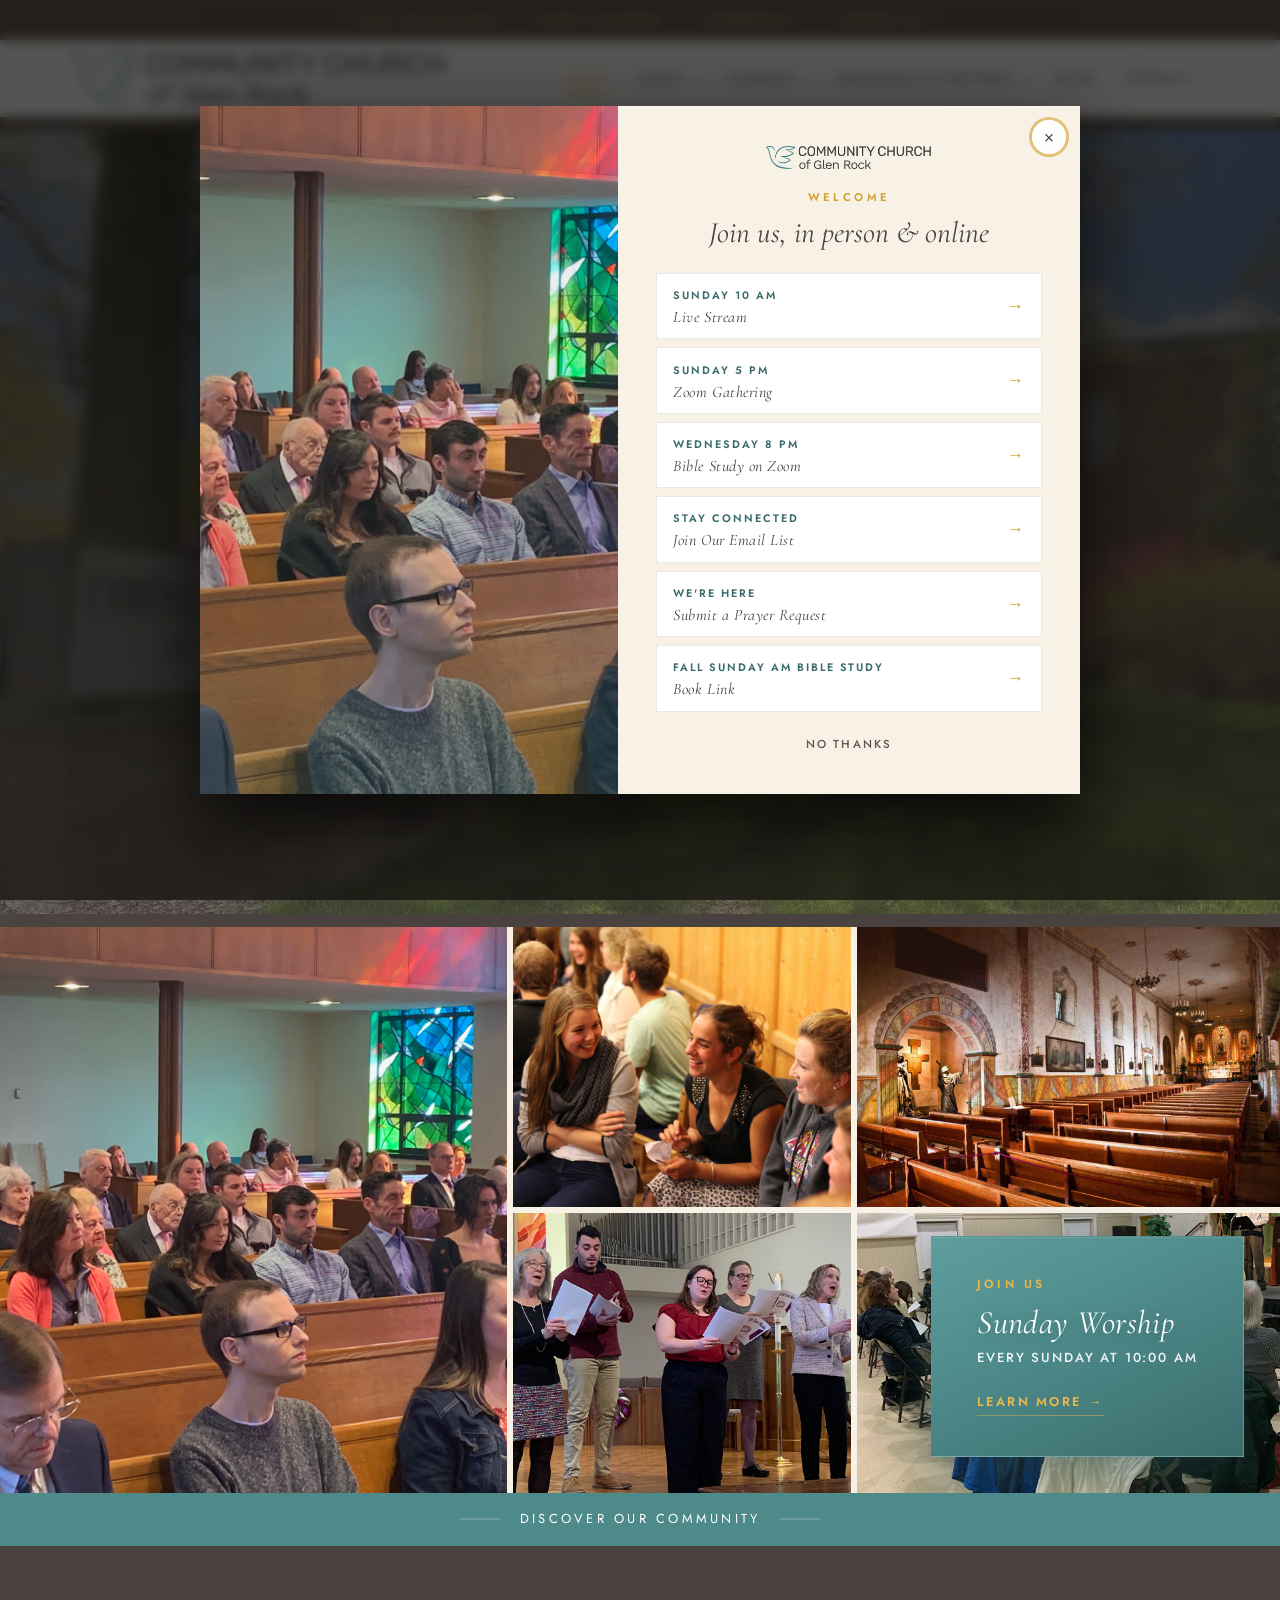
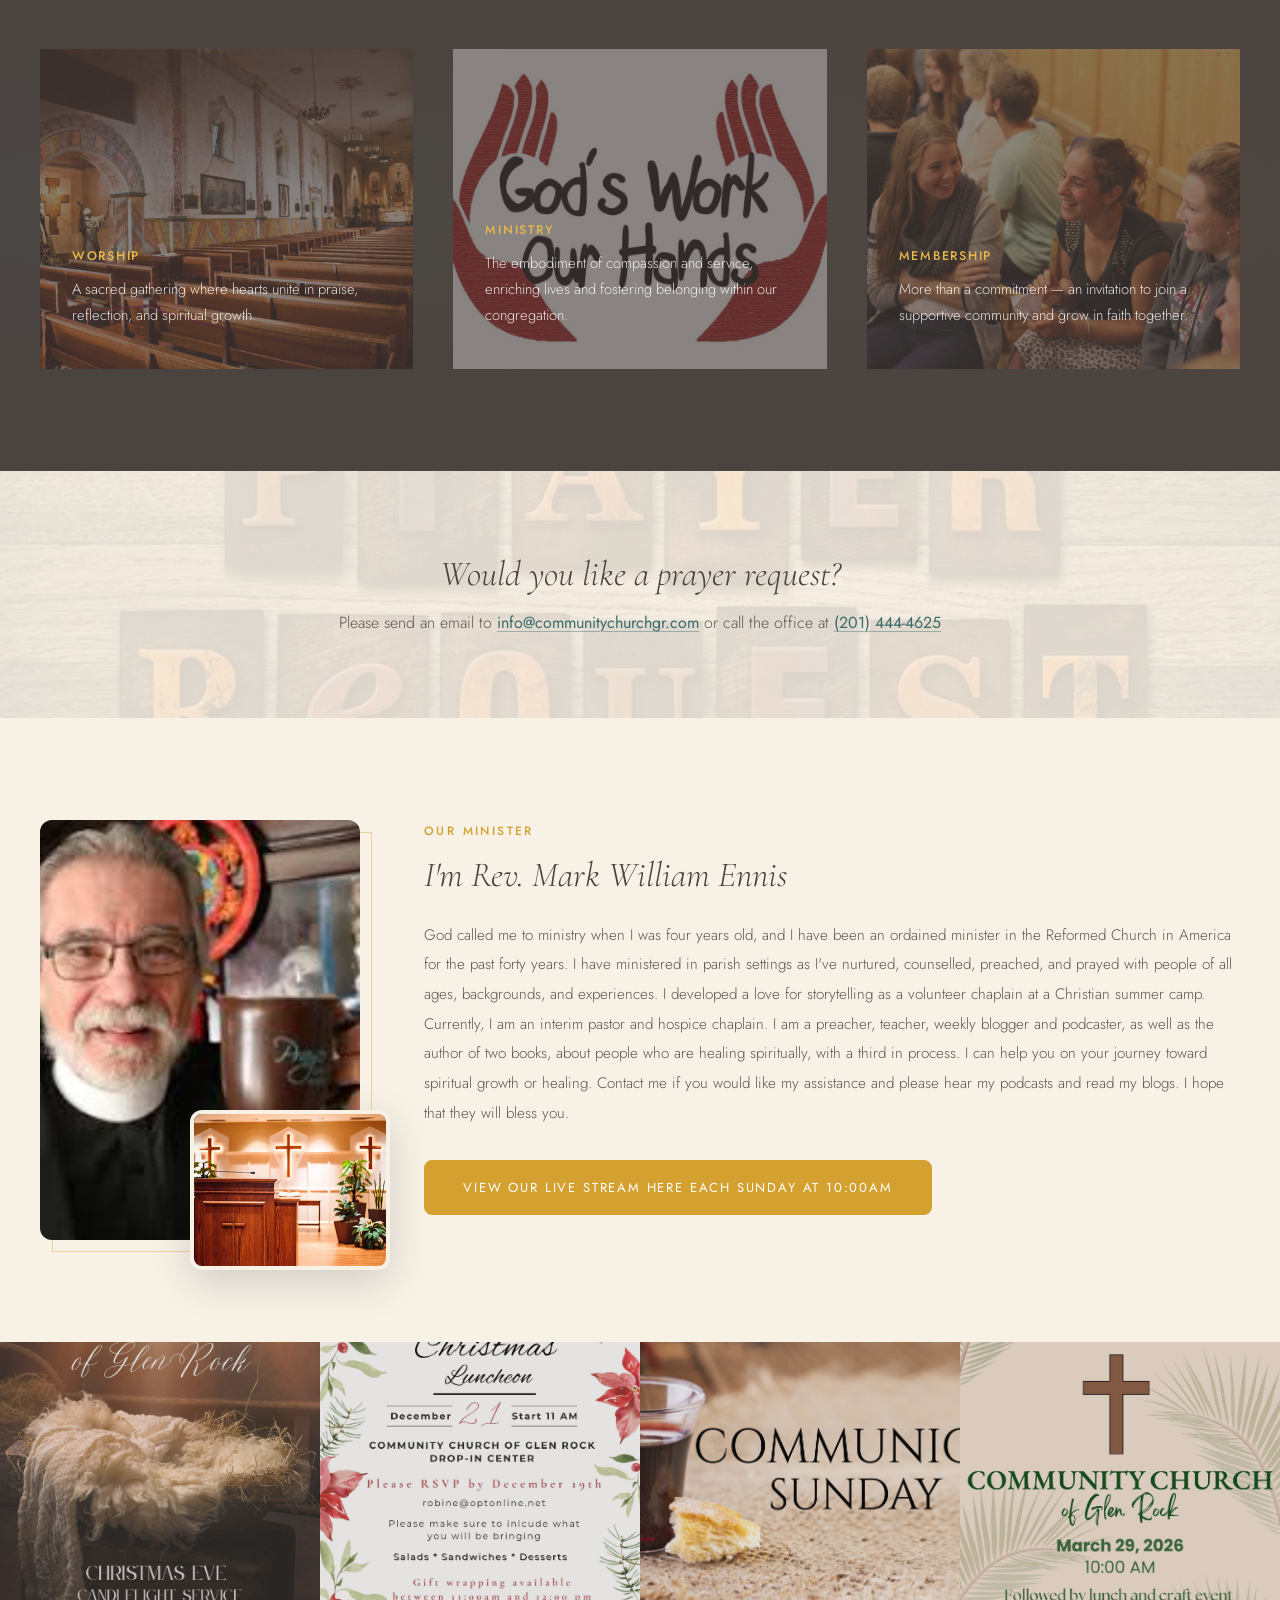
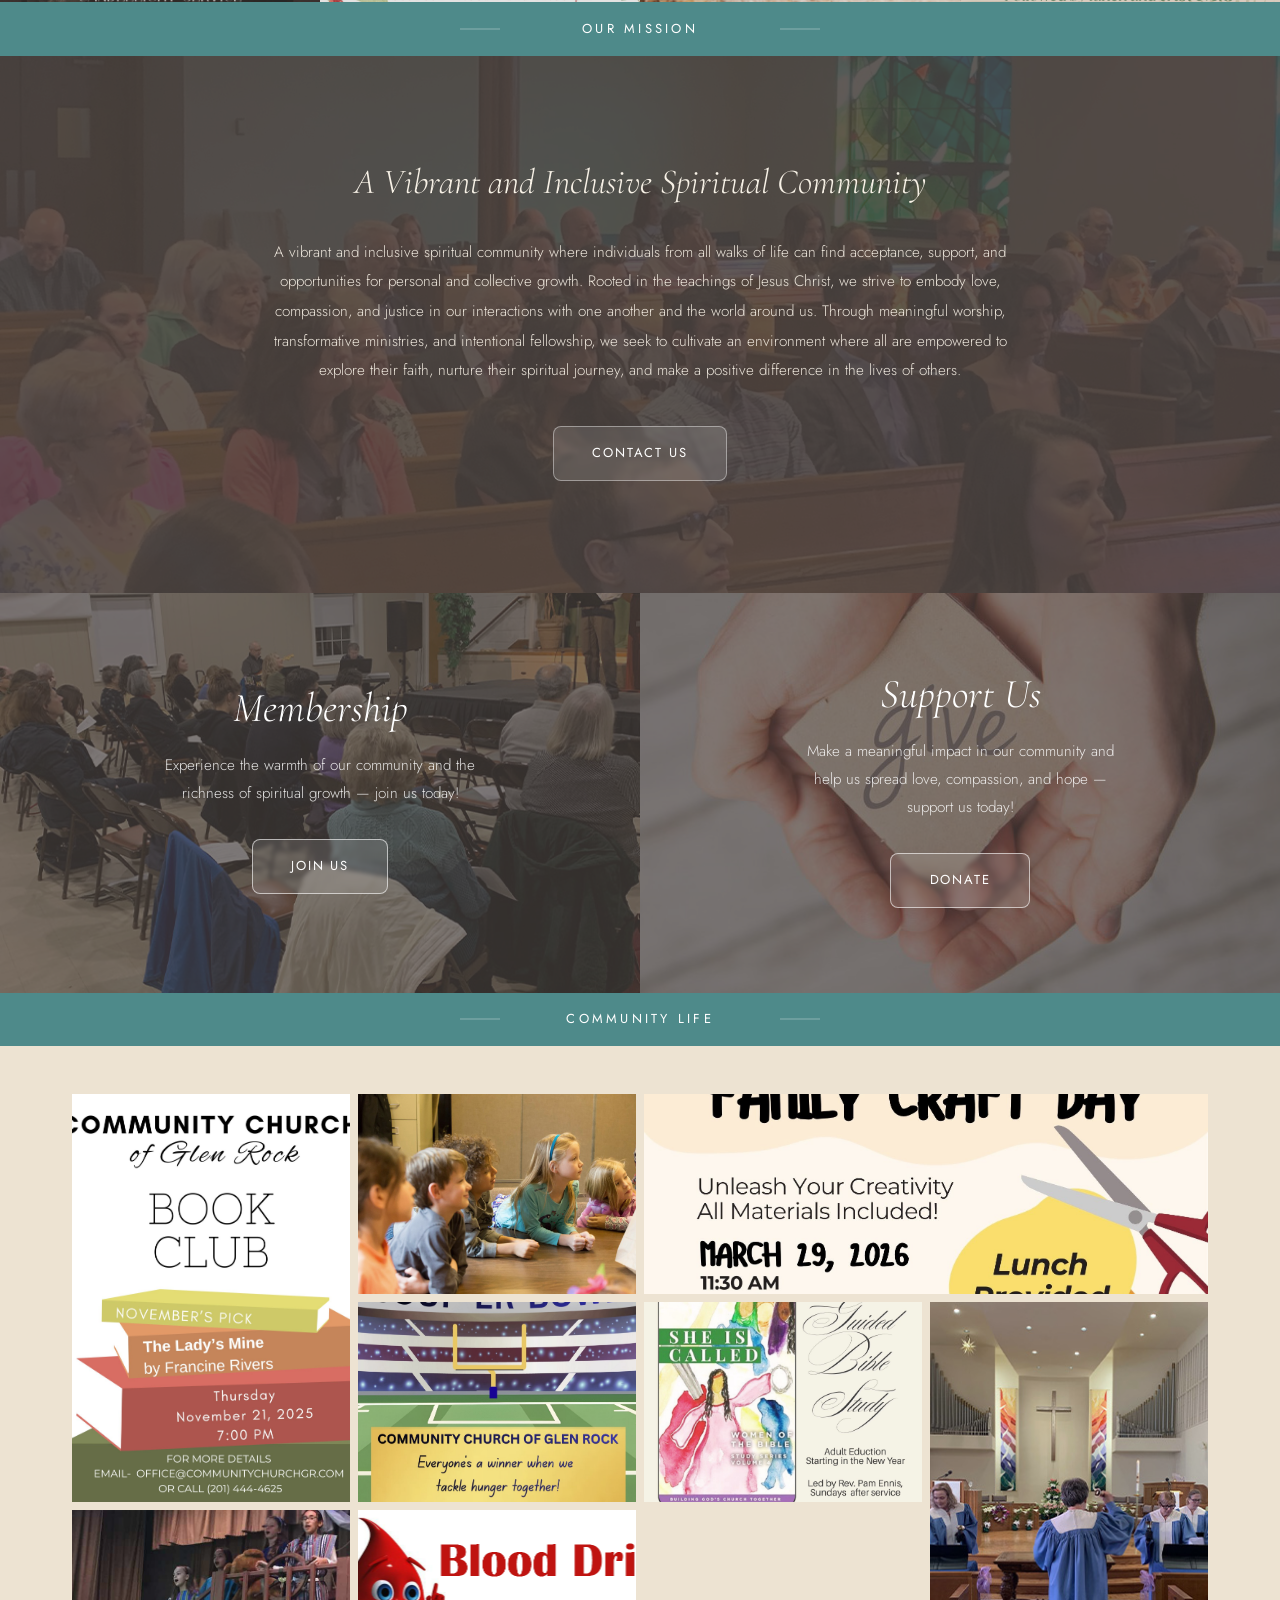
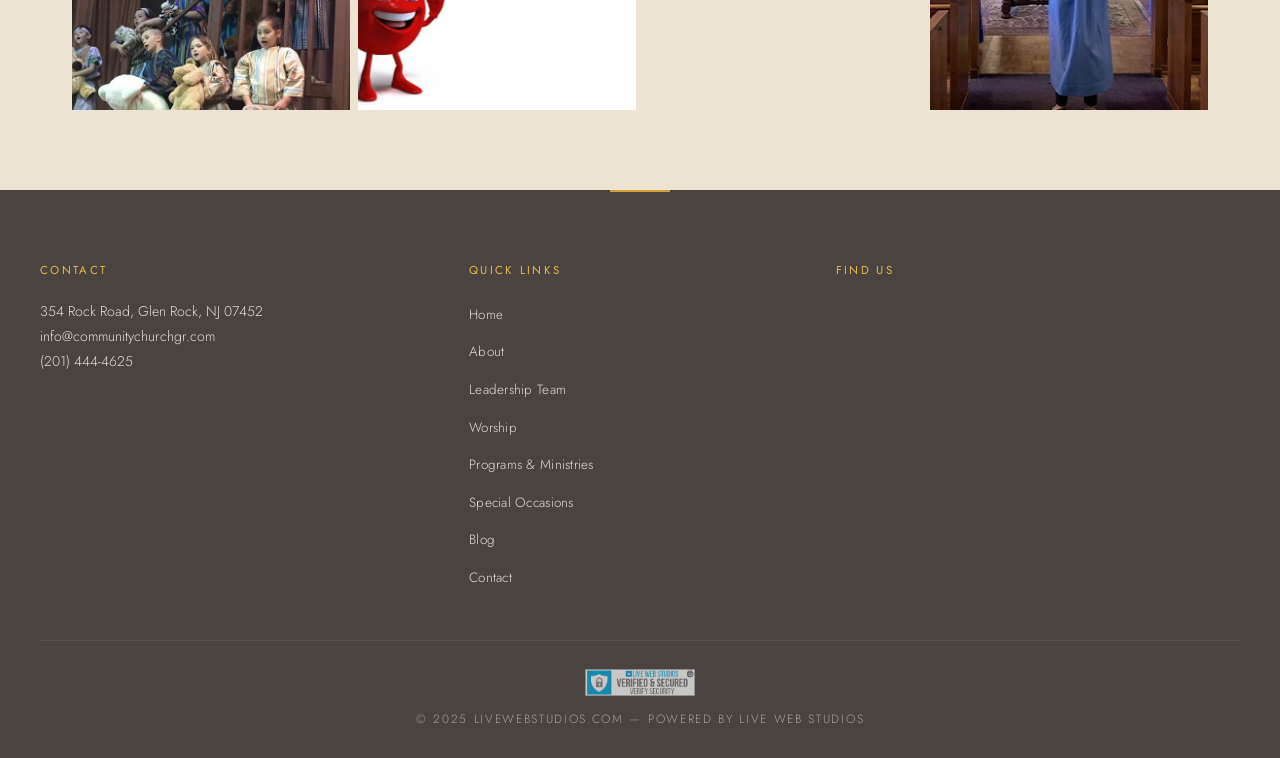
==== commit 3ef85fab: "Make welcome popup sitewide with real event URLs Move popup styles from inline <style> to css/style." ====
--- a/index.html
+++ b/index.html
@@ -449,243 +449,6 @@
       .gallery-item--wide { grid-column: span 1; }
       .gallery-item--tall { grid-row: span 1; }
       .minister-accent-photo { display: none; }
-    }
-
-    /* ============================================
-       WELCOME POPUP — Events / Links Modal
-       ============================================ */
-    .ccgr-popup-overlay {
-      position: fixed;
-      inset: 0;
-      background: rgba(20, 18, 16, 0.72);
-      backdrop-filter: blur(6px);
-      -webkit-backdrop-filter: blur(6px);
-      z-index: 9999;
-      display: flex;
-      align-items: center;
-      justify-content: center;
-      padding: 1.5rem;
-      opacity: 0;
-      pointer-events: none;
-      transition: opacity 0.35s ease;
-    }
-    .ccgr-popup-overlay.is-open {
-      opacity: 1;
-      pointer-events: auto;
-    }
-    .ccgr-popup {
-      position: relative;
-      display: grid;
-      grid-template-columns: 0.95fr 1.05fr;
-      width: 100%;
-      max-width: 880px;
-      background: var(--cream);
-      box-shadow:
-        0 1px 0 rgba(255, 255, 255, 0.4) inset,
-        0 40px 90px rgba(0, 0, 0, 0.55),
-        0 18px 40px rgba(0, 0, 0, 0.32);
-      overflow: hidden;
-      transform: translateY(18px) scale(0.98);
-      transition: transform 0.45s cubic-bezier(0.25, 1, 0.5, 1);
-    }
-    .ccgr-popup-overlay.is-open .ccgr-popup {
-      transform: translateY(0) scale(1);
-    }
-    .ccgr-popup__photo {
-      position: relative;
-      min-height: 420px;
-      background: var(--charcoal);
-      overflow: hidden;
-    }
-    .ccgr-popup__photo img {
-      position: absolute;
-      inset: 0;
-      width: 100%;
-      height: 100%;
-      object-fit: cover;
-      object-position: center 38%;
-    }
-    .ccgr-popup__photo::after {
-      content: '';
-      position: absolute;
-      inset: 0;
-      background: linear-gradient(
-        180deg,
-        rgba(58, 107, 107, 0.0) 0%,
-        rgba(58, 107, 107, 0.15) 60%,
-        rgba(58, 107, 107, 0.35) 100%
-      );
-    }
-    .ccgr-popup__content {
-      padding: 2.5rem 2.4rem 2.25rem;
-      display: flex;
-      flex-direction: column;
-      align-items: center;
-      text-align: center;
-    }
-    .ccgr-popup__logo {
-      width: 165px;
-      height: auto;
-      margin-bottom: 1.1rem;
-    }
-    .ccgr-popup__label {
-      font-family: var(--font-sans);
-      font-size: 0.7rem;
-      font-weight: 600;
-      letter-spacing: 0.3em;
-      text-transform: uppercase;
-      color: var(--gold);
-      margin-bottom: 0.55rem;
-    }
-    .ccgr-popup__heading {
-      font-family: var(--font-serif);
-      font-size: clamp(1.55rem, 2.4vw, 1.85rem);
-      font-weight: 400;
-      font-style: italic;
-      color: var(--charcoal);
-      line-height: 1.15;
-      margin-bottom: 1.4rem;
-    }
-    .ccgr-popup__links {
-      list-style: none;
-      padding: 0;
-      margin: 0 0 1.25rem;
-      width: 100%;
-      display: flex;
-      flex-direction: column;
-      gap: 0.5rem;
-    }
-    .ccgr-popup__link {
-      display: flex;
-      align-items: center;
-      justify-content: space-between;
-      gap: 0.75rem;
-      padding: 0.7rem 1rem;
-      background: var(--white);
-      border: 1px solid rgba(74, 67, 64, 0.12);
-      color: var(--charcoal);
-      font-family: var(--font-sans);
-      font-size: 0.82rem;
-      font-weight: 500;
-      letter-spacing: 0.04em;
-      text-align: left;
-      text-decoration: none;
-      transition: background 0.25s ease, border-color 0.25s ease, color 0.25s ease, transform 0.25s ease;
-    }
-    .ccgr-popup__link:hover {
-      background: var(--teal);
-      border-color: var(--teal);
-      color: var(--white);
-      transform: translateX(2px);
-    }
-    .ccgr-popup__link:focus-visible {
-      outline: none;
-      box-shadow: var(--focus-ring-dark, 0 0 0 3px rgba(212, 160, 48, 0.5));
-    }
-    .ccgr-popup__link-when {
-      font-family: var(--font-sans);
-      font-size: 0.68rem;
-      font-weight: 600;
-      letter-spacing: 0.18em;
-      text-transform: uppercase;
-      color: var(--teal-dk);
-      display: block;
-      margin-bottom: 0.18em;
-      transition: color 0.25s ease;
-    }
-    .ccgr-popup__link:hover .ccgr-popup__link-when {
-      color: var(--gold-lt);
-    }
-    .ccgr-popup__link-title {
-      display: block;
-      font-family: var(--font-serif);
-      font-size: 1rem;
-      font-style: italic;
-      font-weight: 400;
-      line-height: 1.25;
-    }
-    .ccgr-popup__link-arrow {
-      flex-shrink: 0;
-      font-family: var(--font-sans);
-      font-size: 1.1rem;
-      color: var(--gold);
-      transition: transform 0.25s ease, color 0.25s ease;
-    }
-    .ccgr-popup__link:hover .ccgr-popup__link-arrow {
-      color: var(--white);
-      transform: translateX(3px);
-    }
-    .ccgr-popup__dismiss {
-      background: none;
-      border: none;
-      padding: 0.4em 0.6em;
-      font-family: var(--font-sans);
-      font-size: 0.72rem;
-      font-weight: 500;
-      letter-spacing: 0.18em;
-      text-transform: uppercase;
-      color: var(--charcoal-lt);
-      cursor: pointer;
-      border-bottom: 1px solid transparent;
-      transition: color 0.25s ease, border-color 0.25s ease;
-    }
-    .ccgr-popup__dismiss:hover {
-      color: var(--charcoal);
-      border-bottom-color: var(--charcoal);
-    }
-    .ccgr-popup__close {
-      position: absolute;
-      top: 0.85rem;
-      right: 0.85rem;
-      width: 34px;
-      height: 34px;
-      border: none;
-      border-radius: 50%;
-      background: rgba(255, 255, 255, 0.92);
-      color: var(--charcoal);
-      font-size: 1.05rem;
-      line-height: 1;
-      cursor: pointer;
-      display: flex;
-      align-items: center;
-      justify-content: center;
-      box-shadow: 0 4px 12px rgba(0, 0, 0, 0.18);
-      transition: background 0.25s ease, transform 0.25s ease, color 0.25s ease;
-      z-index: 2;
-    }
-    .ccgr-popup__close:hover {
-      background: var(--charcoal);
-      color: var(--white);
-      transform: rotate(90deg);
-    }
-    .ccgr-popup__close:focus-visible {
-      outline: none;
-      box-shadow: 0 0 0 3px rgba(212, 160, 48, 0.6);
-    }
-    @media (max-width: 720px) {
-      .ccgr-popup-overlay { padding: 0.75rem; align-items: flex-start; padding-top: 4vh; }
-      .ccgr-popup {
-        grid-template-columns: 1fr;
-        max-height: 92vh;
-        overflow-y: auto;
-      }
-      .ccgr-popup__photo {
-        min-height: 180px;
-      }
-      .ccgr-popup__photo img { object-position: center 40%; }
-      .ccgr-popup__content { padding: 1.85rem 1.4rem 1.6rem; }
-      .ccgr-popup__logo { width: 140px; }
-      .ccgr-popup__heading { margin-bottom: 1.1rem; }
-    }
-    @media (prefers-reduced-motion: reduce) {
-      .ccgr-popup-overlay,
-      .ccgr-popup,
-      .ccgr-popup__link,
-      .ccgr-popup__link-arrow,
-      .ccgr-popup__close {
-        transition: none;
-      }
-      .ccgr-popup-overlay.is-open .ccgr-popup { transform: none; }
     }
   </style>
 
@@ -1032,7 +795,7 @@
         <h2 class="ccgr-popup__heading" id="ccgrPopupHeading">Join us, in person &amp; online</h2>
         <ul class="ccgr-popup__links">
           <li>
-            <a href="#" class="ccgr-popup__link" target="_blank" rel="noopener" data-ccgr-link="sunday-livestream">
+            <a href="https://www.youtube.com/@communitychurchofglenrock8594/streams" class="ccgr-popup__link" target="_blank" rel="noopener">
               <span>
                 <span class="ccgr-popup__link-when">Sunday 10 AM</span>
                 <span class="ccgr-popup__link-title">Live Stream</span>
@@ -1041,7 +804,7 @@
             </a>
           </li>
           <li>
-            <a href="#" class="ccgr-popup__link" target="_blank" rel="noopener" data-ccgr-link="sunday-5pm-zoom">
+            <a href="https://us02web.zoom.us/j/85619405313" class="ccgr-popup__link" target="_blank" rel="noopener">
               <span>
                 <span class="ccgr-popup__link-when">Sunday 5 PM</span>
                 <span class="ccgr-popup__link-title">Zoom Gathering</span>
@@ -1050,7 +813,7 @@
             </a>
           </li>
           <li>
-            <a href="#" class="ccgr-popup__link" target="_blank" rel="noopener" data-ccgr-link="wednesday-bible-study">
+            <a href="https://us02web.zoom.us/j/85619405313" class="ccgr-popup__link" target="_blank" rel="noopener">
               <span>
                 <span class="ccgr-popup__link-when">Wednesday 8 PM</span>
                 <span class="ccgr-popup__link-title">Bible Study on Zoom</span>
@@ -1059,7 +822,7 @@
             </a>
           </li>
           <li>
-            <a href="#" class="ccgr-popup__link" target="_blank" rel="noopener" data-ccgr-link="email-list">
+            <a href="https://communitychurchgr.shelbynextchms.com/external/form/26d6523b-dbbd-49a8-b18a-46ccf4ece0b8" class="ccgr-popup__link" target="_blank" rel="noopener">
               <span>
                 <span class="ccgr-popup__link-when">Stay Connected</span>
                 <span class="ccgr-popup__link-title">Join Our Email List</span>
@@ -1068,7 +831,7 @@
             </a>
           </li>
           <li>
-            <a href="#" class="ccgr-popup__link" data-ccgr-link="prayer-request">
+            <a href="https://communitychurchgr.shelbynextchms.com/external/form/73ad9f47-3634-439f-8f99-874bec3c57b5" class="ccgr-popup__link" target="_blank" rel="noopener">
               <span>
                 <span class="ccgr-popup__link-when">We're Here</span>
                 <span class="ccgr-popup__link-title">Submit a Prayer Request</span>
@@ -1077,7 +840,7 @@
             </a>
           </li>
           <li>
-            <a href="#" class="ccgr-popup__link" target="_blank" rel="noopener" data-ccgr-link="fall-bible-study-book">
+            <a href="https://www.amazon.com/She-Called-Women-Bible-Study/dp/0916466221" class="ccgr-popup__link" target="_blank" rel="noopener">
               <span>
                 <span class="ccgr-popup__link-when">Fall Sunday AM Bible Study</span>
                 <span class="ccgr-popup__link-title">Book Link</span>
@@ -1093,58 +856,7 @@
 
   <script src="js/nav.js"></script>
   <script src="cms-loader.js"></script>
-  <script>
-    (function () {
-      var popup = document.getElementById('ccgrPopup');
-      if (!popup) return;
-      var STORAGE_KEY = 'ccgrWelcomePopupDismissed';
-      var lastFocused = null;
-
-      function dismissed() {
-        try { return sessionStorage.getItem(STORAGE_KEY) === '1'; }
-        catch (e) { return false; }
-      }
-      function markDismissed() {
-        try { sessionStorage.setItem(STORAGE_KEY, '1'); } catch (e) {}
-      }
-      function openPopup() {
-        if (dismissed()) return;
-        lastFocused = document.activeElement;
-        popup.hidden = false;
-        // force reflow so the transition runs
-        void popup.offsetWidth;
-        popup.classList.add('is-open');
-        document.body.style.overflow = 'hidden';
-        var firstClose = popup.querySelector('[data-ccgr-popup-close]');
-        if (firstClose) firstClose.focus({ preventScroll: true });
-      }
-      function closePopup() {
-        popup.classList.remove('is-open');
-        document.body.style.overflow = '';
-        markDismissed();
-        setTimeout(function () {
-          popup.hidden = true;
-          if (lastFocused && typeof lastFocused.focus === 'function') {
-            lastFocused.focus({ preventScroll: true });
-          }
-        }, 380);
-      }
-
-      popup.addEventListener('click', function (e) {
-        if (e.target === popup || e.target.closest('[data-ccgr-popup-close]')) {
-          closePopup();
-        }
-      });
-      document.addEventListener('keydown', function (e) {
-        if (e.key === 'Escape' && popup.classList.contains('is-open')) closePopup();
-      });
-
-      // open after a short delay so the hero loads first
-      if (!dismissed()) {
-        window.setTimeout(openPopup, 1200);
-      }
-    })();
-  </script>
+  <script src="js/popup.js"></script>
 
 </body>
 </html>
--- a/css/style.css
+++ b/css/style.css
@@ -1958,3 +1958,243 @@
     padding: 0;
   }
 }
+
+/* ============================================
+   WELCOME POPUP — Events / Links Modal
+   Sitewide modal injected by js/popup.js
+   ============================================ */
+.ccgr-popup-overlay {
+  position: fixed;
+  inset: 0;
+  background: rgba(20, 18, 16, 0.72);
+  backdrop-filter: blur(6px);
+  -webkit-backdrop-filter: blur(6px);
+  z-index: 9999;
+  display: flex;
+  align-items: center;
+  justify-content: center;
+  padding: 1.5rem;
+  opacity: 0;
+  pointer-events: none;
+  transition: opacity 0.35s ease;
+}
+.ccgr-popup-overlay.is-open {
+  opacity: 1;
+  pointer-events: auto;
+}
+.ccgr-popup {
+  position: relative;
+  display: grid;
+  grid-template-columns: 0.95fr 1.05fr;
+  width: 100%;
+  max-width: 880px;
+  background: var(--cream);
+  box-shadow:
+    0 1px 0 rgba(255, 255, 255, 0.4) inset,
+    0 40px 90px rgba(0, 0, 0, 0.55),
+    0 18px 40px rgba(0, 0, 0, 0.32);
+  overflow: hidden;
+  transform: translateY(18px) scale(0.98);
+  transition: transform 0.45s cubic-bezier(0.25, 1, 0.5, 1);
+}
+.ccgr-popup-overlay.is-open .ccgr-popup {
+  transform: translateY(0) scale(1);
+}
+.ccgr-popup__photo {
+  position: relative;
+  min-height: 420px;
+  background: var(--charcoal);
+  overflow: hidden;
+}
+.ccgr-popup__photo img {
+  position: absolute;
+  inset: 0;
+  width: 100%;
+  height: 100%;
+  object-fit: cover;
+  object-position: center 38%;
+}
+.ccgr-popup__photo::after {
+  content: '';
+  position: absolute;
+  inset: 0;
+  background: linear-gradient(
+    180deg,
+    rgba(58, 107, 107, 0.0) 0%,
+    rgba(58, 107, 107, 0.15) 60%,
+    rgba(58, 107, 107, 0.35) 100%
+  );
+}
+.ccgr-popup__content {
+  padding: 2.5rem 2.4rem 2.25rem;
+  display: flex;
+  flex-direction: column;
+  align-items: center;
+  text-align: center;
+}
+.ccgr-popup__logo {
+  width: 165px;
+  height: auto;
+  margin-bottom: 1.1rem;
+}
+.ccgr-popup__label {
+  font-family: var(--font-sans);
+  font-size: 0.7rem;
+  font-weight: 600;
+  letter-spacing: 0.3em;
+  text-transform: uppercase;
+  color: var(--gold);
+  margin-bottom: 0.55rem;
+}
+.ccgr-popup__heading {
+  font-family: var(--font-serif);
+  font-size: clamp(1.55rem, 2.4vw, 1.85rem);
+  font-weight: 400;
+  font-style: italic;
+  color: var(--charcoal);
+  line-height: 1.15;
+  margin-bottom: 1.4rem;
+}
+.ccgr-popup__links {
+  list-style: none;
+  padding: 0;
+  margin: 0 0 1.25rem;
+  width: 100%;
+  display: flex;
+  flex-direction: column;
+  gap: 0.5rem;
+}
+.ccgr-popup__link {
+  display: flex;
+  align-items: center;
+  justify-content: space-between;
+  gap: 0.75rem;
+  padding: 0.7rem 1rem;
+  background: var(--white);
+  border: 1px solid rgba(74, 67, 64, 0.12);
+  color: var(--charcoal);
+  font-family: var(--font-sans);
+  font-size: 0.82rem;
+  font-weight: 500;
+  letter-spacing: 0.04em;
+  text-align: left;
+  text-decoration: none;
+  transition: background 0.25s ease, border-color 0.25s ease, color 0.25s ease, transform 0.25s ease;
+}
+.ccgr-popup__link:hover {
+  background: var(--teal);
+  border-color: var(--teal);
+  color: var(--white);
+  transform: translateX(2px);
+}
+.ccgr-popup__link:focus-visible {
+  outline: none;
+  box-shadow: 0 0 0 3px rgba(212, 160, 48, 0.5);
+}
+.ccgr-popup__link-when {
+  font-family: var(--font-sans);
+  font-size: 0.68rem;
+  font-weight: 600;
+  letter-spacing: 0.18em;
+  text-transform: uppercase;
+  color: var(--teal-dk);
+  display: block;
+  margin-bottom: 0.18em;
+  transition: color 0.25s ease;
+}
+.ccgr-popup__link:hover .ccgr-popup__link-when {
+  color: var(--gold-lt);
+}
+.ccgr-popup__link-title {
+  display: block;
+  font-family: var(--font-serif);
+  font-size: 1rem;
+  font-style: italic;
+  font-weight: 400;
+  line-height: 1.25;
+}
+.ccgr-popup__link-arrow {
+  flex-shrink: 0;
+  font-family: var(--font-sans);
+  font-size: 1.1rem;
+  color: var(--gold);
+  transition: transform 0.25s ease, color 0.25s ease;
+}
+.ccgr-popup__link:hover .ccgr-popup__link-arrow {
+  color: var(--white);
+  transform: translateX(3px);
+}
+.ccgr-popup__dismiss {
+  background: none;
+  border: none;
+  padding: 0.4em 0.6em;
+  font-family: var(--font-sans);
+  font-size: 0.72rem;
+  font-weight: 500;
+  letter-spacing: 0.18em;
+  text-transform: uppercase;
+  color: var(--charcoal-lt);
+  cursor: pointer;
+  border-bottom: 1px solid transparent;
+  transition: color 0.25s ease, border-color 0.25s ease;
+}
+.ccgr-popup__dismiss:hover {
+  color: var(--charcoal);
+  border-bottom-color: var(--charcoal);
+}
+.ccgr-popup__close {
+  position: absolute;
+  top: 0.85rem;
+  right: 0.85rem;
+  width: 34px;
+  height: 34px;
+  border: none;
+  border-radius: 50%;
+  background: rgba(255, 255, 255, 0.92);
+  color: var(--charcoal);
+  font-size: 1.05rem;
+  line-height: 1;
+  cursor: pointer;
+  display: flex;
+  align-items: center;
+  justify-content: center;
+  box-shadow: 0 4px 12px rgba(0, 0, 0, 0.18);
+  transition: background 0.25s ease, transform 0.25s ease, color 0.25s ease;
+  z-index: 2;
+}
+.ccgr-popup__close:hover {
+  background: var(--charcoal);
+  color: var(--white);
+  transform: rotate(90deg);
+}
+.ccgr-popup__close:focus-visible {
+  outline: none;
+  box-shadow: 0 0 0 3px rgba(212, 160, 48, 0.6);
+}
+@media (max-width: 720px) {
+  .ccgr-popup-overlay {
+    padding: 0.75rem;
+    align-items: flex-start;
+    padding-top: 4vh;
+  }
+  .ccgr-popup {
+    grid-template-columns: 1fr;
+    max-height: 92vh;
+    overflow-y: auto;
+  }
+  .ccgr-popup__photo { min-height: 180px; }
+  .ccgr-popup__photo img { object-position: center 40%; }
+  .ccgr-popup__content { padding: 1.85rem 1.4rem 1.6rem; }
+  .ccgr-popup__logo { width: 140px; }
+  .ccgr-popup__heading { margin-bottom: 1.1rem; }
+}
+@media (prefers-reduced-motion: reduce) {
+  .ccgr-popup-overlay,
+  .ccgr-popup,
+  .ccgr-popup__link,
+  .ccgr-popup__link-arrow,
+  .ccgr-popup__close {
+    transition: none;
+  }
+  .ccgr-popup-overlay.is-open .ccgr-popup { transform: none; }
+}
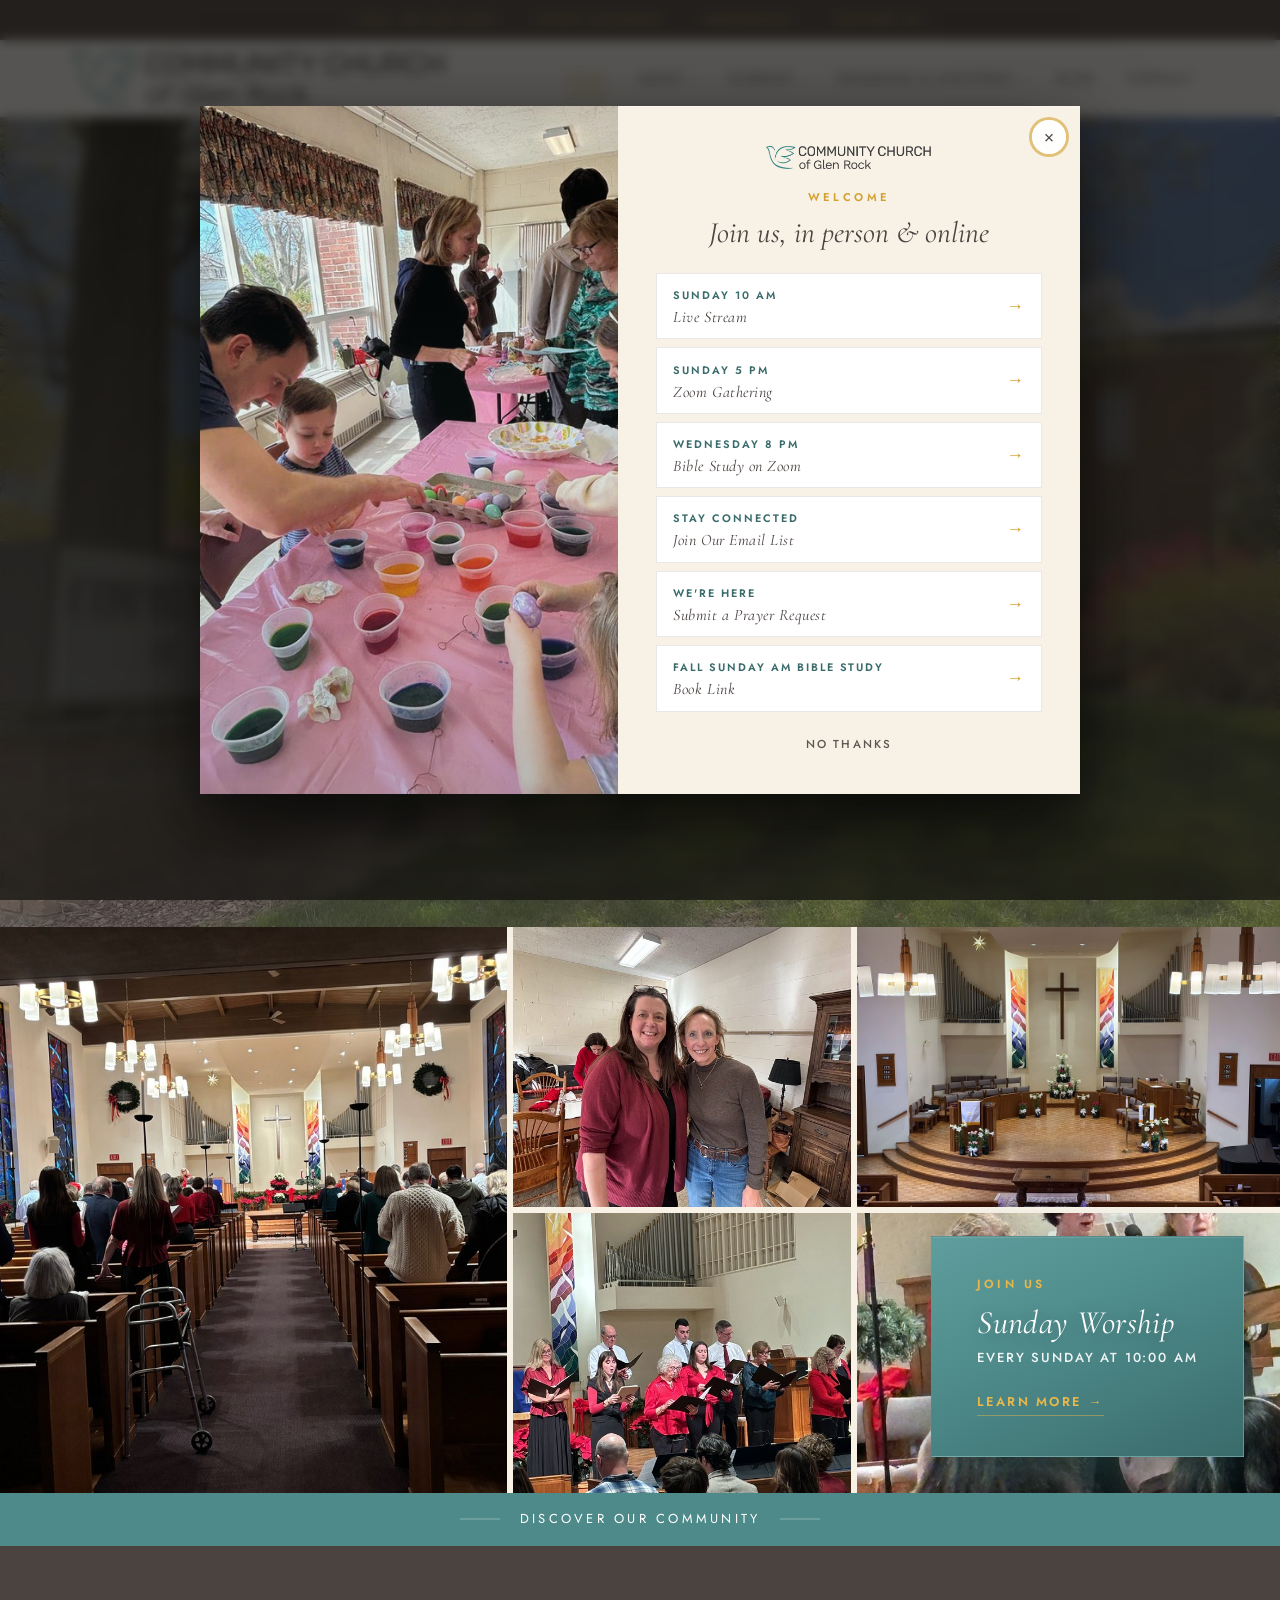
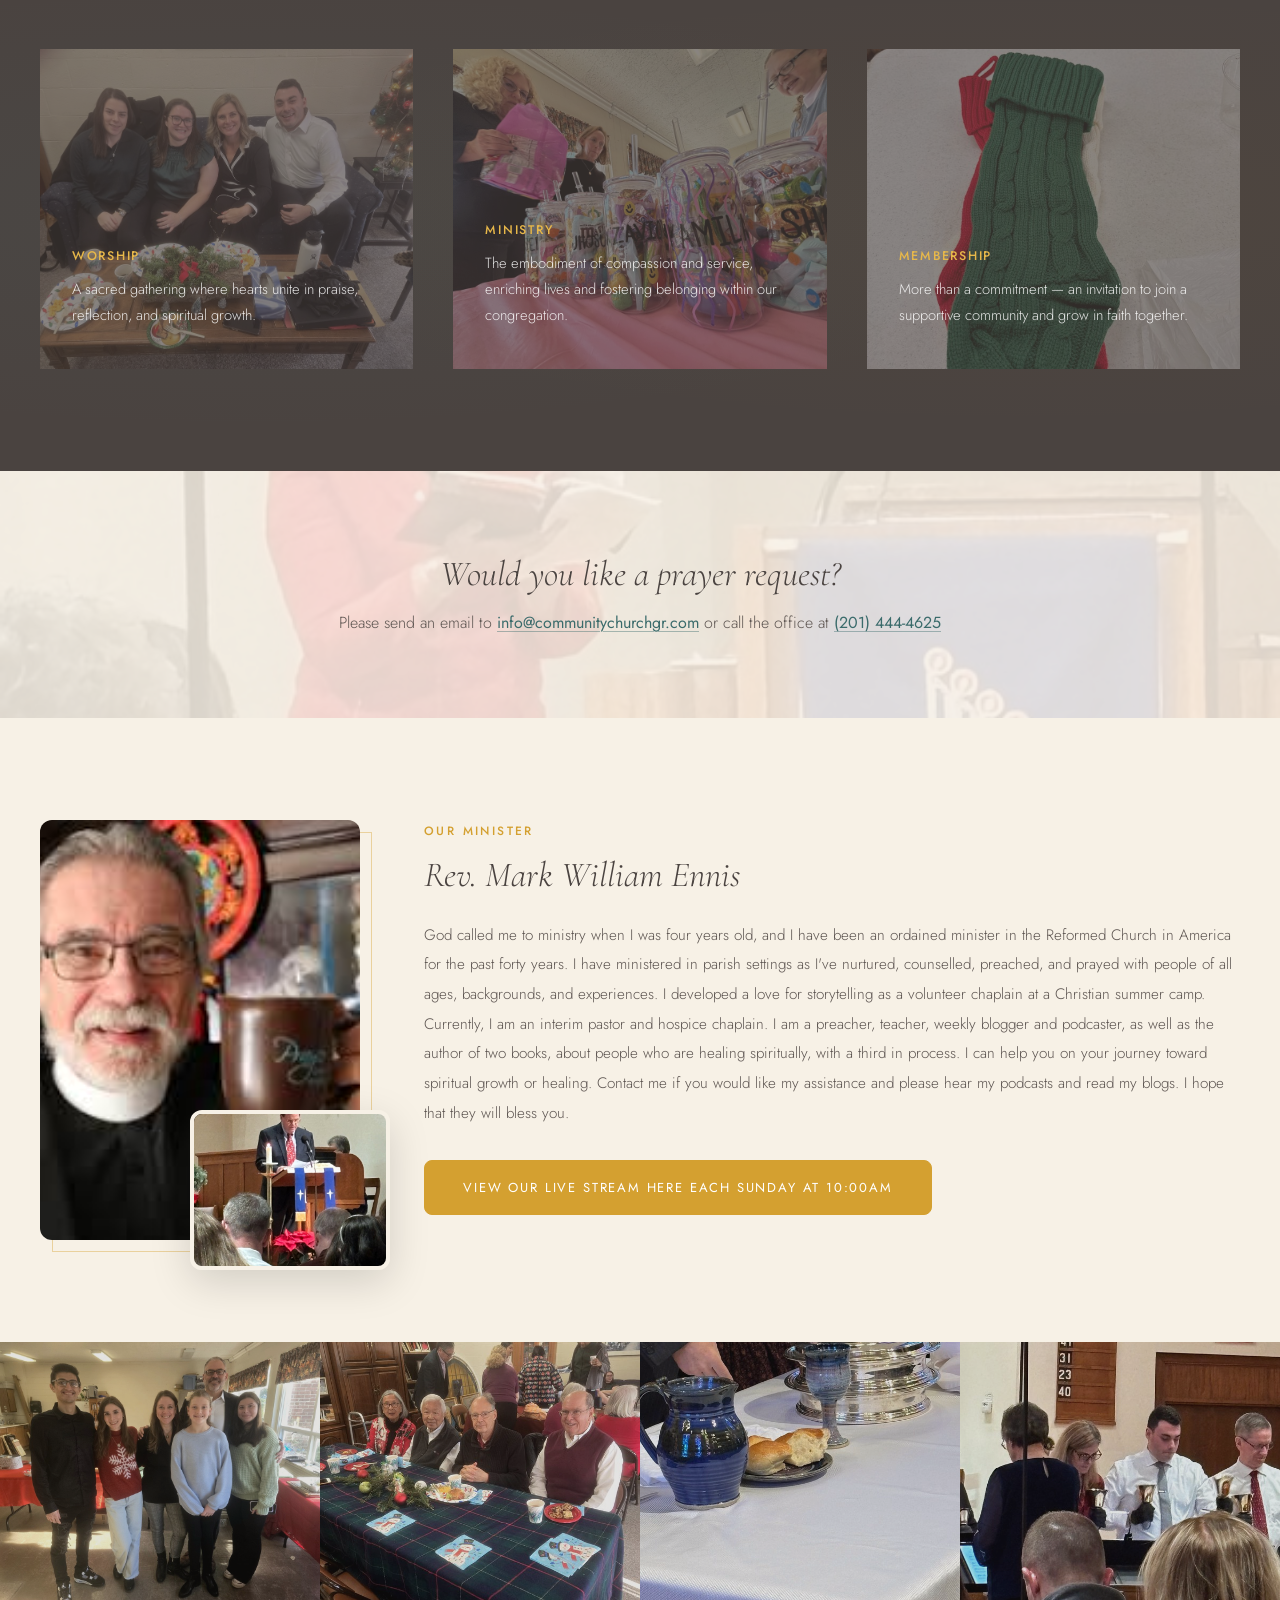
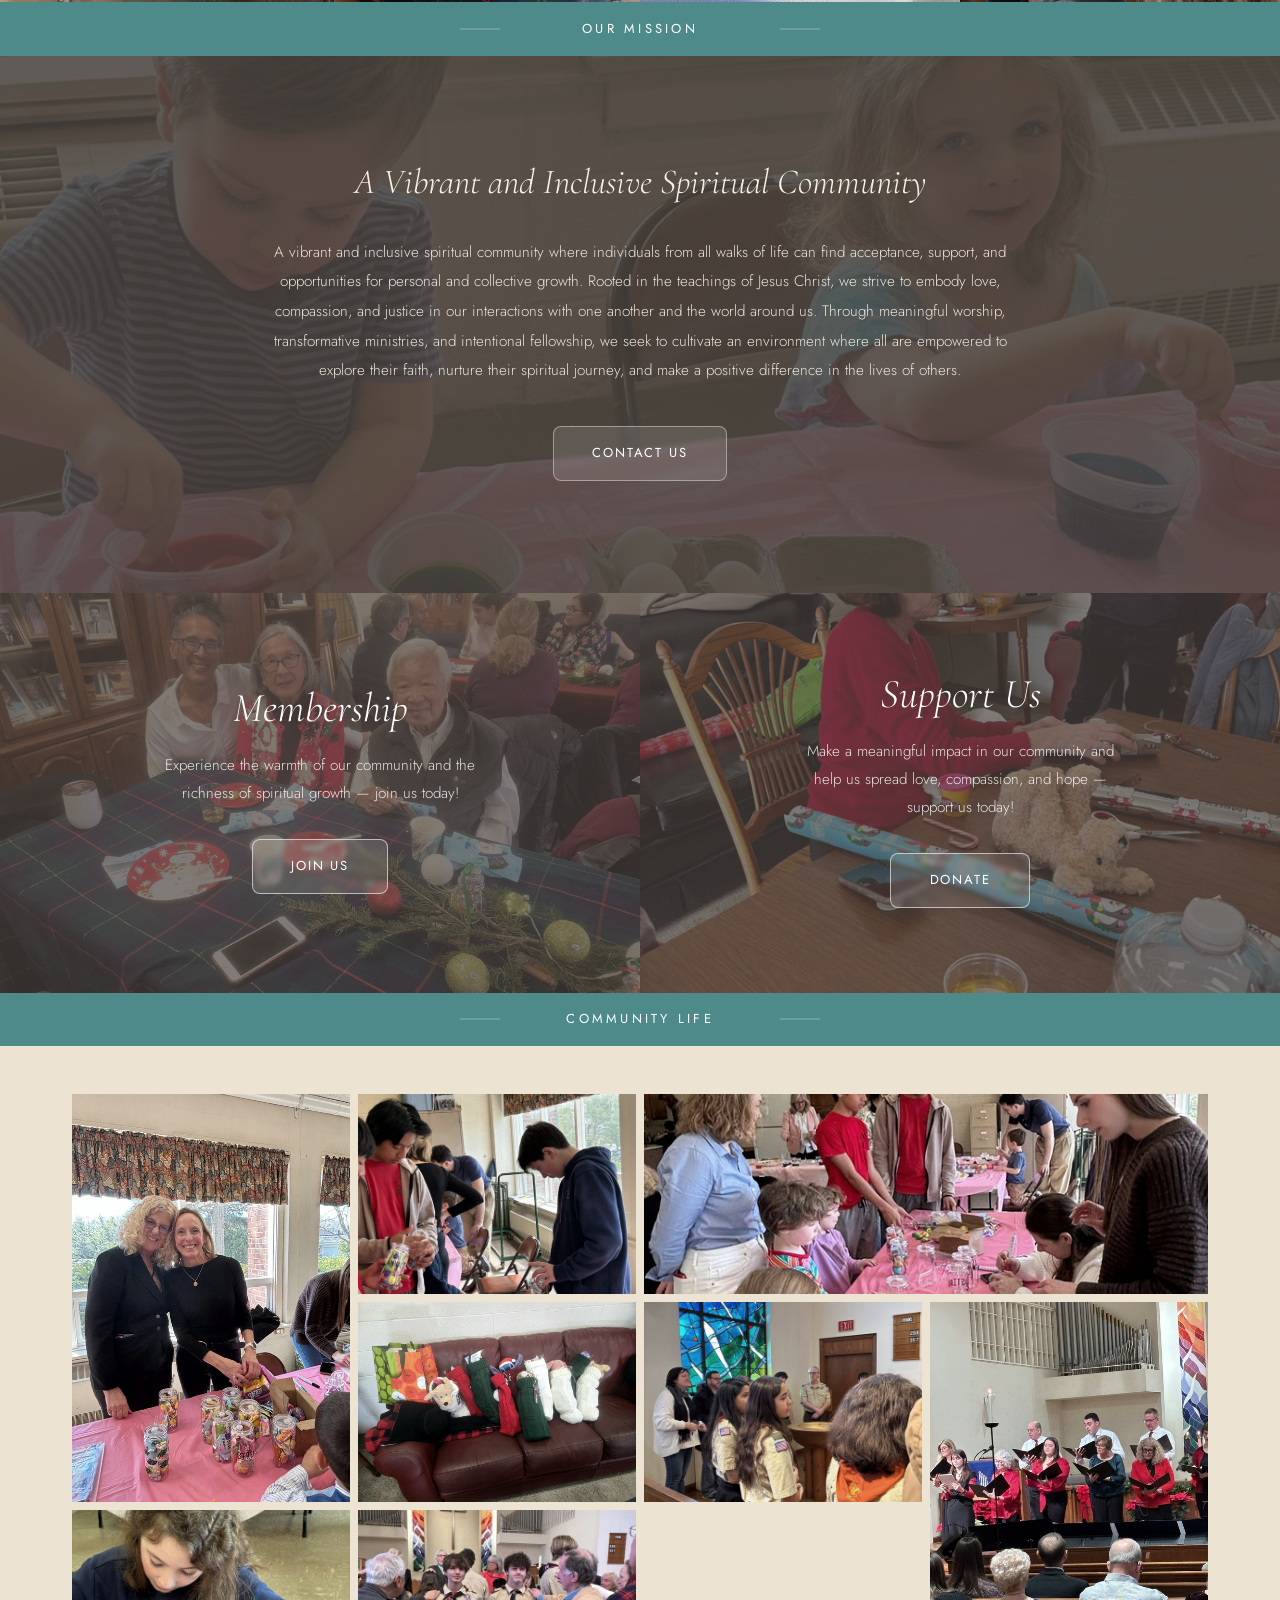
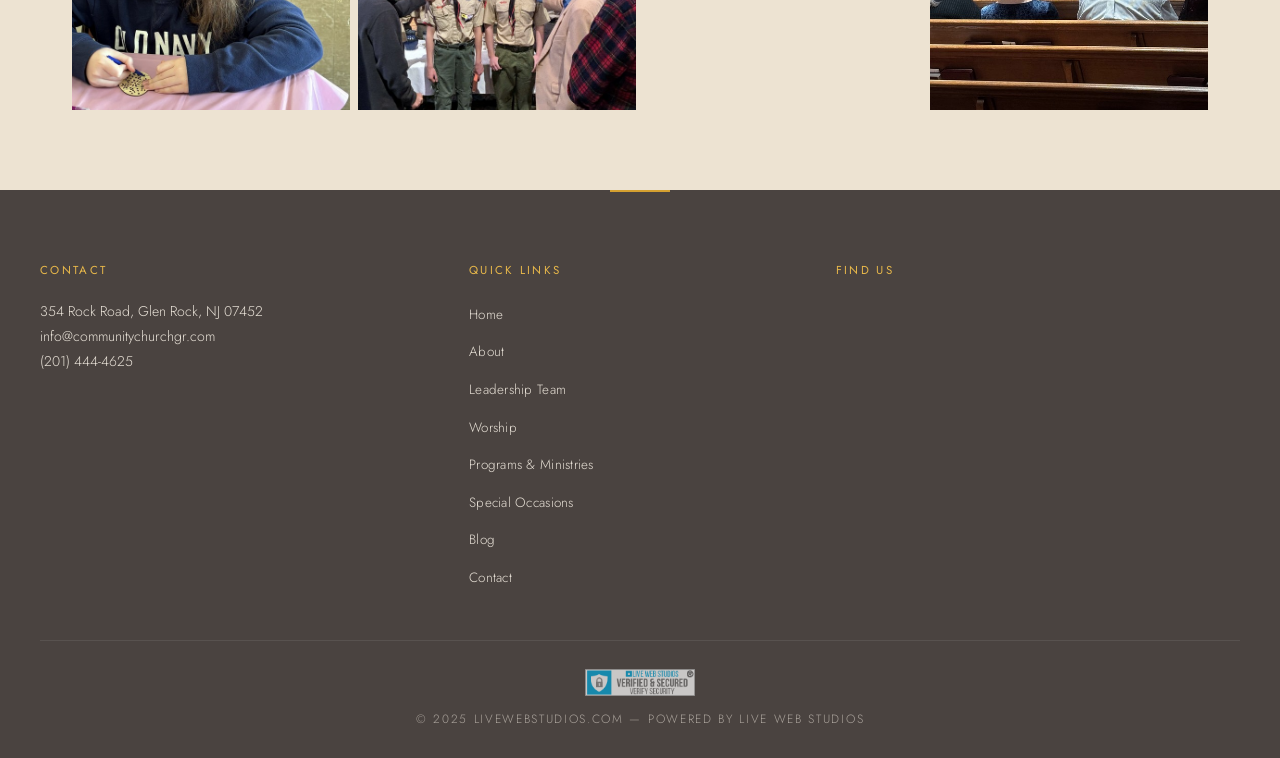
==== commit efe42c70: "Add full Decap CMS integration + QA passes - Full Decap CMS wiring across all 6 pages via data-cms a" ====
--- a/index.html
+++ b/index.html
@@ -1,7 +1,8 @@
-<!DOCTYPE html>
+﻿<!DOCTYPE html>
 <html lang="en">
 <head>
   <meta charset="UTF-8">
+  <link rel="icon" type="image/png" href="images/favicon.png">
   <meta name="viewport" content="width=device-width, initial-scale=1.0">
   <title>Community Church of Glen Rock | Glen Rock, NJ</title>
   <meta name="description" content="Welcome to Community Church of Glen Rock. Join us for worship every Sunday at 10 AM. A vibrant, inclusive community of faith in Glen Rock, NJ.">
@@ -479,6 +480,14 @@
   }
   </script>
   <script src="https://identity.netlify.com/v1/netlify-identity-widget.js"></script>
+  <!-- Google tag (gtag.js) -->
+  <script async src="https://www.googletagmanager.com/gtag/js?id=G-4VWL0PHCQ7"></script>
+  <script>
+    window.dataLayer = window.dataLayer || [];
+    function gtag(){dataLayer.push(arguments);}
+    gtag('js', new Date());
+    gtag('config', 'G-4VWL0PHCQ7');
+  </script>
 </head>
 
 <body data-content="home">
@@ -540,13 +549,13 @@
   <main id="main-content">
 
     <!-- ========== 1. HERO — CINEMATIC ========== -->
-    <section class="hero" style="min-height:90vh">
+    <section class="hero hero-home">
       <div class="hero-bg">
         <img src="images/homebg-spring.jpg" alt="Community Church of Glen Rock exterior in spring">
       </div>
       <div class="hero-overlay"></div>
       <div class="hero-content">
-        <span class="section-label" style="color:var(--gold-lt);margin-bottom:1rem;font-size:0.7rem;letter-spacing:0.3em;">WELCOME HOME</span>
+        <span class="section-label hero-welcome-label">WELCOME HOME</span>
         <h1 data-cms="hero-headline">Where Faith<br>Finds Family</h1>
         <p data-cms="hero-subhead">Experience the warmth of fellowship, the power of faith, and the joy of community at our vibrant congregation.</p>
         <div class="hero-buttons">
@@ -560,19 +569,19 @@
     <section class="photo-mosaic">
       <div class="mosaic-grid">
         <div class="mosaic-item mosaic-item--tall">
-          <img src="images/congregation.jpg" alt="Congregation gathered for Sunday worship" loading="lazy">
+          <img src="images/26_05_18photos/congregation-seated-in-sanctuary.jpg" alt="Congregation gathered for Sunday worship" loading="lazy">
         </div>
         <div class="mosaic-item">
-          <img src="images/fellowship.jpg" alt="Young people in fellowship and conversation" loading="lazy">
+          <img src="images/26_05_18photos/two-women-standing-in-fellowship-hall.jpg" alt="Young people in fellowship and conversation" loading="lazy">
         </div>
         <div class="mosaic-item">
-          <img src="images/interior.jpg" alt="Church sanctuary interior" loading="lazy">
+          <img src="images/26_05_18photos/church-sanctuary-interior-with-cross-and-organ.jpg" alt="Church sanctuary interior" loading="lazy">
         </div>
         <div class="mosaic-item">
-          <img src="images/choir.jpg" alt="Church choir performing" loading="lazy">
+          <img src="images/26_05_18photos/choir-in-red-robes-near-altar.jpg" alt="Church choir performing" loading="lazy">
         </div>
         <div class="mosaic-item">
-          <img src="images/contemporary-service.jpg" alt="Community gathering in fellowship hall" loading="lazy">
+          <img src="images/26_05_18photos/congregation-reading-during-church-service.jpg" alt="Community gathering in fellowship hall" loading="lazy">
         </div>
       </div>
       <div class="mosaic-floating-card">
@@ -594,26 +603,26 @@
       <div class="ministry-cards-grid reveal-stagger">
 
         <a class="ministry-card-photo" href="worship.html" aria-label="Worship: Sunday services and sanctuary">
-          <img src="images/interior.jpg" alt="" loading="lazy" decoding="async">
+          <img src="images/26_05_18photos/christmas-party-group-on-sofa.jpg" alt="" loading="lazy" decoding="async">
           <div class="card-content">
-            <h3>Worship</h3>
-            <p data-cms="card-worship">A sacred gathering where hearts unite in praise, reflection, and spiritual growth.</p>
+            <h3 data-cms="card-0-title">Worship</h3>
+            <p data-cms="card-0-desc">A sacred gathering where hearts unite in praise, reflection, and spiritual growth.</p>
           </div>
         </a>
 
         <a class="ministry-card-photo" href="programs.html" aria-label="Programs and ministries: outreach and community life">
-          <img src="images/outreach-hands.jpg" alt="" loading="lazy" decoding="async">
+          <img src="images/26_05_18photos/women-arranging-personalized-mason-jars.jpg" alt="" loading="lazy" decoding="async">
           <div class="card-content">
-            <h3>Ministry</h3>
-            <p data-cms="card-ministry">The embodiment of compassion and service, enriching lives and fostering belonging within our congregation.</p>
+            <h3 data-cms="card-1-title">Ministry</h3>
+            <p data-cms="card-1-desc">The embodiment of compassion and service, enriching lives and fostering belonging within our congregation.</p>
           </div>
         </a>
 
         <a class="ministry-card-photo" href="about.html#membership" aria-label="Membership: join our congregation">
-          <img src="images/fellowship.jpg" alt="" loading="lazy" decoding="async">
+          <img src="images/26_05_18photos/christmas-knit-sweaters-on-table.jpg" alt="" loading="lazy" decoding="async">
           <div class="card-content">
-            <h3>Membership</h3>
-            <p data-cms="card-membership">More than a commitment &mdash; an invitation to join a supportive community and grow in faith together.</p>
+            <h3 data-cms="card-2-title">Membership</h3>
+            <p data-cms="card-2-desc">More than a commitment &mdash; an invitation to join a supportive community and grow in faith together.</p>
           </div>
         </a>
 
@@ -623,7 +632,7 @@
     <!-- ========== 4. PRAYER REQUEST — PHOTO BG ========== -->
     <section class="prayer-bar-photo reveal">
       <div class="prayer-bg">
-        <img src="images/prayer.jpg" alt="Prayer and reflection" loading="lazy">
+        <img src="images/26_05_18photos/woman-reading-scripture-at-pulpit.jpg" alt="Prayer and reflection" loading="lazy">
       </div>
       <div class="prayer-overlay"></div>
       <div class="prayer-inner">
@@ -640,16 +649,16 @@
           <div class="minister-photo">
             <img src="images/pastor-ennis.jpg" alt="Rev. Mark William Ennis" width="380" height="460">
           </div>
-          <img src="images/sermon.jpg" alt="Sunday sermon" class="minister-accent-photo" loading="lazy">
+          <img src="images/26_05_18photos/man-speaking-at-pulpit.jpg" alt="Sunday sermon" class="minister-accent-photo" loading="lazy">
         </div>
 
         <div class="minister-bio">
           <span class="section-label">Our Minister</span>
-          <h2 data-cms="pastor-name">I'm Rev. Mark William Ennis</h2>
-          <p data-cms="pastor-bio">God called me to ministry when I was four years old, and I have been an ordained minister in the Reformed Church in America for the past forty years. I have ministered in parish settings as I've nurtured, counselled, preached, and prayed with people of all ages, backgrounds, and experiences. I developed a love for storytelling as a volunteer chaplain at a Christian summer camp. Currently, I am an interim pastor and hospice chaplain. I am a preacher, teacher, weekly blogger and podcaster, as well as the author of two books, about people who are healing spiritually, with a third in process. I can help you on your journey toward spiritual growth or healing. Contact me if you would like my assistance and please hear my podcasts and read my blogs. I hope that they will bless you.</p>
+          <h2 data-cms="minister-name">I'm Rev. Mark William Ennis</h2>
+          <p data-cms="minister-bio">God called me to ministry when I was four years old, and I have been an ordained minister in the Reformed Church in America for the past forty years. I have ministered in parish settings as I've nurtured, counselled, preached, and prayed with people of all ages, backgrounds, and experiences. I developed a love for storytelling as a volunteer chaplain at a Christian summer camp. Currently, I am an interim pastor and hospice chaplain. I am a preacher, teacher, weekly blogger and podcaster, as well as the author of two books, about people who are healing spiritually, with a third in process. I can help you on your journey toward spiritual growth or healing. Contact me if you would like my assistance and please hear my podcasts and read my blogs. I hope that they will bless you.</p>
           <a href="https://www.youtube.com/@communitychurchofglenrock8594/stream"
              class="btn btn-gold" target="_blank" rel="noopener"
-             data-cms="livestream-cta">View our LIVE stream here each Sunday at 10:00am</a>
+             data-cms="minister-cta">View our LIVE stream here each Sunday at 10:00am</a>
         </div>
 
       </div>
@@ -657,10 +666,10 @@
 
     <!-- ========== 6. PHOTO STRIP — CHURCH MOMENTS ========== -->
     <div class="photo-strip">
-      <div class="photo-strip-item"><img src="images/christmas-eve.jpg" alt="Christmas Eve candlelight service" loading="lazy"></div>
-      <div class="photo-strip-item"><img src="images/luncheon.jpg" alt="Community luncheon gathering" loading="lazy"></div>
-      <div class="photo-strip-item"><img src="images/communion.jpg" alt="Communion Sunday" loading="lazy"></div>
-      <div class="photo-strip-item"><img src="images/palm-sunday.jpg" alt="Palm Sunday celebration" loading="lazy"></div>
+      <div class="photo-strip-item"><img src="images/26_05_18photos/christmas-event-youth-and-adults-group.jpg" alt="Christmas Eve candlelight service" loading="lazy"></div>
+      <div class="photo-strip-item"><img src="images/26_05_18photos/christmas-luncheon-group-at-decorated-table.jpg" alt="Community luncheon gathering" loading="lazy"></div>
+      <div class="photo-strip-item"><img src="images/26_05_18photos/communion-elements-chalice-and-bread.jpg" alt="Communion Sunday" loading="lazy"></div>
+      <div class="photo-strip-item"><img src="images/26_05_18photos/congregation-gathering-near-hymn-board.jpg" alt="Palm Sunday celebration" loading="lazy"></div>
     </div>
 
     <!-- ========== 7. MISSION — CINEMATIC ========== -->
@@ -670,7 +679,7 @@
 
     <section class="mission-section mission-photo-bg">
       <div class="mission-bg-img">
-        <img src="images/congregation.jpg" alt="Our congregation" loading="lazy">
+        <img src="images/26_05_18photos/children-dyeing-easter-eggs.jpg" alt="Our congregation" loading="lazy">
       </div>
       <div class="mission-bg-overlay"></div>
       <div class="mission-content reveal">
@@ -684,7 +693,7 @@
     <div class="dual-cta-photo">
 
       <div class="dual-cta-photo-col">
-        <img src="images/contemporary-service.jpg" alt="Church community gathering" loading="lazy">
+        <img src="images/26_05_18photos/christmas-luncheon-three-guests-at-table.jpg" alt="Church community gathering" loading="lazy">
         <div class="cta-overlay"></div>
         <div class="cta-inner">
           <h2 data-cms="membership-headline">Membership</h2>
@@ -694,7 +703,7 @@
       </div>
 
       <div class="dual-cta-photo-col">
-        <img src="images/give.jpg" alt="Hands holding a gift of giving" loading="lazy">
+        <img src="images/26_05_18photos/child-with-teddy-bear-and-christmas-gifts.jpg" alt="Hands holding a gift of giving" loading="lazy">
         <div class="cta-overlay"></div>
         <div class="cta-inner">
           <h2 data-cms="support-headline">Support Us</h2>
@@ -710,31 +719,31 @@
       <h2>Community Life</h2>
     </div>
 
-    <section style="background:var(--cream-dk);padding-bottom:1rem;">
+    <section class="home-support-band">
       <div class="gallery-grid reveal-stagger">
         <div class="gallery-item gallery-item--tall">
-          <img src="images/book-club.jpg" alt="Church book club meeting" loading="lazy">
+          <img src="images/26_05_18photos/two-women-at-easter-activity-table.jpg" alt="Church book club meeting" loading="lazy">
         </div>
         <div class="gallery-item">
-          <img src="images/children.jpg" alt="Children's ministry" loading="lazy">
+          <img src="images/26_05_18photos/children-at-easter-activity-tables.jpg" alt="Children's ministry" loading="lazy">
         </div>
         <div class="gallery-item gallery-item--wide">
-          <img src="images/craft-day.jpg" alt="Craft day activities" loading="lazy">
+          <img src="images/26_05_18photos/easter-craft-activity-group.jpg" alt="Craft day activities" loading="lazy">
         </div>
         <div class="gallery-item">
-          <img src="images/souper-bowl.jpg" alt="Souper Bowl community event" loading="lazy">
+          <img src="images/26_05_18photos/christmas-stockings-and-gift-bags-on-sofa.jpg" alt="Souper Bowl community event" loading="lazy">
         </div>
         <div class="gallery-item">
-          <img src="images/bible-study.jpg" alt="Bible study group" loading="lazy">
+          <img src="images/26_05_18photos/youth-and-adults-near-stained-glass.jpg" alt="Bible study group" loading="lazy">
         </div>
         <div class="gallery-item gallery-item--tall">
-          <img src="images/handbells.jpg" alt="Handbell choir" loading="lazy">
+          <img src="images/26_05_18photos/choir-singing-in-sanctuary.jpg" alt="Handbell choir" loading="lazy">
         </div>
         <div class="gallery-item">
-          <img src="images/grace.jpg" alt="Moments of grace" loading="lazy">
+          <img src="images/26_05_18photos/teen-girl-painting-wooden-ornament.jpg" alt="Moments of grace" loading="lazy">
         </div>
         <div class="gallery-item">
-          <img src="images/blood-drive.jpg" alt="Community blood drive" loading="lazy">
+          <img src="images/26_05_18photos/boy-scouts-receiving-recognition.jpg" alt="Community blood drive" loading="lazy">
         </div>
       </div>
     </section>
@@ -767,7 +776,7 @@
         <h4>Find Us</h4>
         <iframe
           src="https://www.google.com/maps/embed?pb=!1m18!1m12!1m3!1d3015.5!2d-74.1299!3d40.9601!2m3!1f0!2f0!3f0!3m2!1i1024!2i768!4f13.1!3m3!1m2!1s0x0%3A0x0!2s354+Rock+Road%2C+Glen+Rock%2C+NJ+07452!5e0!3m2!1sen!2sus!4v1"
-          width="100%" height="190" style="border:0;border-radius:4px;"
+          width="100%" height="190"
           allowfullscreen loading="lazy"
           referrerpolicy="no-referrer-when-downgrade"
           title="Map to Community Church of Glen Rock">
@@ -787,13 +796,13 @@
     <div class="ccgr-popup">
       <button class="ccgr-popup__close" type="button" aria-label="Close welcome message" data-ccgr-popup-close>&times;</button>
       <div class="ccgr-popup__photo" aria-hidden="true">
-        <img src="images/congregation.jpg" alt="">
+        <img src="images/26_05_18photos/group-at-easter-craft-tables-with-paint.jpg" alt="">
       </div>
       <div class="ccgr-popup__content">
         <img src="images/logo.png" alt="Community Church of Glen Rock" class="ccgr-popup__logo">
         <span class="ccgr-popup__label">Welcome</span>
         <h2 class="ccgr-popup__heading" id="ccgrPopupHeading">Join us, in person &amp; online</h2>
-        <ul class="ccgr-popup__links">
+        <ul class="ccgr-popup__links" id="cms-popup-links">
           <li>
             <a href="https://www.youtube.com/@communitychurchofglenrock8594/streams" class="ccgr-popup__link" target="_blank" rel="noopener">
               <span>
--- a/css/style.css
+++ b/css/style.css
@@ -18,7 +18,7 @@
   --cream:        #f7f1e6;
   --cream-dk:     #ede3d2;
   --white:        #ffffff;
-  --muted:        #9a8e84;
+  --muted:        #6b5f57;   /* 4.97:1 on cream — was #9a8e84 (failed WCAG AA) */
   --overlay:      rgba(74,67,64,0.62);
 
   /* Semantic color — derived from brand teal/gold */
@@ -348,6 +348,29 @@
   color: var(--white);
 }
 
+/* Loading state — form submit feedback */
+.btn.is-loading {
+  pointer-events: none;
+  opacity: 0.72;
+  position: relative;
+}
+.btn.is-loading::after {
+  content: '';
+  position: absolute;
+  right: 1rem;
+  top: 50%;
+  transform: translateY(-50%);
+  width: 14px;
+  height: 14px;
+  border: 2px solid rgba(255,255,255,0.4);
+  border-top-color: var(--white);
+  border-radius: 50%;
+  animation: btnSpin 0.7s linear infinite;
+}
+@keyframes btnSpin {
+  to { transform: translateY(-50%) rotate(360deg); }
+}
+
 /* Press feedback — short, decisive (GPU: transform only) */
 .btn:active {
   transform: scale(0.98);
@@ -599,7 +622,8 @@
 }
 
 .has-dropdown:hover .dropdown,
-.has-dropdown.open .dropdown {
+.has-dropdown.open .dropdown,
+.has-dropdown:focus-within .dropdown {
   opacity: 1;
   visibility: visible;
   transform: translateX(-50%) translateY(0);
@@ -686,8 +710,9 @@
 .hero-bg img {
   width: 100%;
   height: 100%;
-  object-fit: contain;
+  object-fit: cover;
   object-position: center;
+  animation: heroZoom 32s ease-in-out infinite alternate;
 }
 
 .hero-short {
@@ -968,7 +993,7 @@
   margin: 0 auto;
   display: grid;
   gap: 2.5rem;
-  padding: 3rem 2rem;
+  padding: var(--section-pad) 2rem;
 }
 
 .staff-grid {
@@ -1190,7 +1215,7 @@
 }
 
 .prayer-bar a {
-  color: var(--teal);
+  color: var(--teal-dk);
   font-weight: 400;
   position: relative;
 }
@@ -1380,8 +1405,12 @@
   background: var(--cream);
   padding: 3.5rem 2rem;
   text-align: center;
+}
+
+.about-intro p {
   max-width: 800px;
-  margin: 0 auto;
+  margin-left: auto;
+  margin-right: auto;
 }
 
 .about-intro p {
@@ -1533,7 +1562,7 @@
 .worship-style .subtitle {
   font-family: var(--font-serif);
   font-style: italic;
-  color: var(--teal);
+  color: var(--teal-dk);
   font-size: 1.1rem;
   margin-bottom: 1.5rem;
 }
@@ -1664,7 +1693,7 @@
 }
 
 .contact-info-grid .info-item h4 {
-  color: var(--teal);
+  color: var(--teal-dk);
   margin-bottom: 0.5rem;
   font-size: 0.75rem;
   letter-spacing: 0.15em;
@@ -1725,6 +1754,11 @@
    14f. PAGE-SPECIFIC: BLOG
    -------------------------------------------------- */
 
+/* Blog hero band */
+.blog-hero-band {
+  background: var(--cream-dk);
+}
+
 .blog-grid {
   max-width: var(--max-width);
   margin: 0 auto;
@@ -1736,6 +1770,39 @@
 
 .blog-card-body .date {
   display: block;
+}
+
+/* Utility helpers to replace inline styles */
+.text-center { text-align: center; }
+.mt-10 { margin-top: 2.5rem; }
+
+/* Hero home — full-height override */
+.hero-home { min-height: 90vh; }
+
+/* Hero welcome label — gold, small-caps, spaced */
+.hero-welcome-label {
+  color: var(--gold-lt);
+  margin-bottom: 1rem;
+  font-size: 0.7rem;
+  letter-spacing: 0.3em;
+}
+
+/* Home — donation/support band */
+.home-support-band {
+  background: var(--cream-dk);
+  padding-bottom: 1rem;
+}
+
+/* Special occasions section padding adjustment */
+.special-occasions-section--flush {
+  padding-top: 0;
+}
+
+/* Google Maps iframes — border reset */
+.map-section iframe,
+.footer-col iframe {
+  border: 0;
+  border-radius: 4px;
 }
 
 /* --------------------------------------------------
@@ -1811,7 +1878,7 @@
   }
 
   .dropdown a {
-    padding: 0.5rem 1.25rem;
+    padding: 0.85rem 1.25rem;  /* min 44px touch target */
     font-size: 0.85rem;
   }
 
@@ -1950,6 +2017,36 @@
 
   .dual-cta-col {
     padding: 2.5rem 2rem;
+  }
+
+  /* Step grids from 3-4 columns → 2 columns at tablet */
+  .programs-grid {
+    grid-template-columns: repeat(2, 1fr);
+    gap: 1.75rem;
+  }
+
+  .blog-grid {
+    grid-template-columns: repeat(2, 1fr);
+    gap: 2rem;
+  }
+
+  .contact-info-grid {
+    grid-template-columns: repeat(2, 1fr);
+    gap: 1.5rem;
+  }
+
+  .facilities-grid {
+    grid-template-columns: repeat(2, 1fr);
+  }
+
+  .staff-grid {
+    grid-template-columns: repeat(3, 1fr);
+    gap: 2rem;
+  }
+
+  .consistory-grid {
+    grid-template-columns: repeat(3, 1fr);
+    gap: 1.75rem;
   }
 }
 
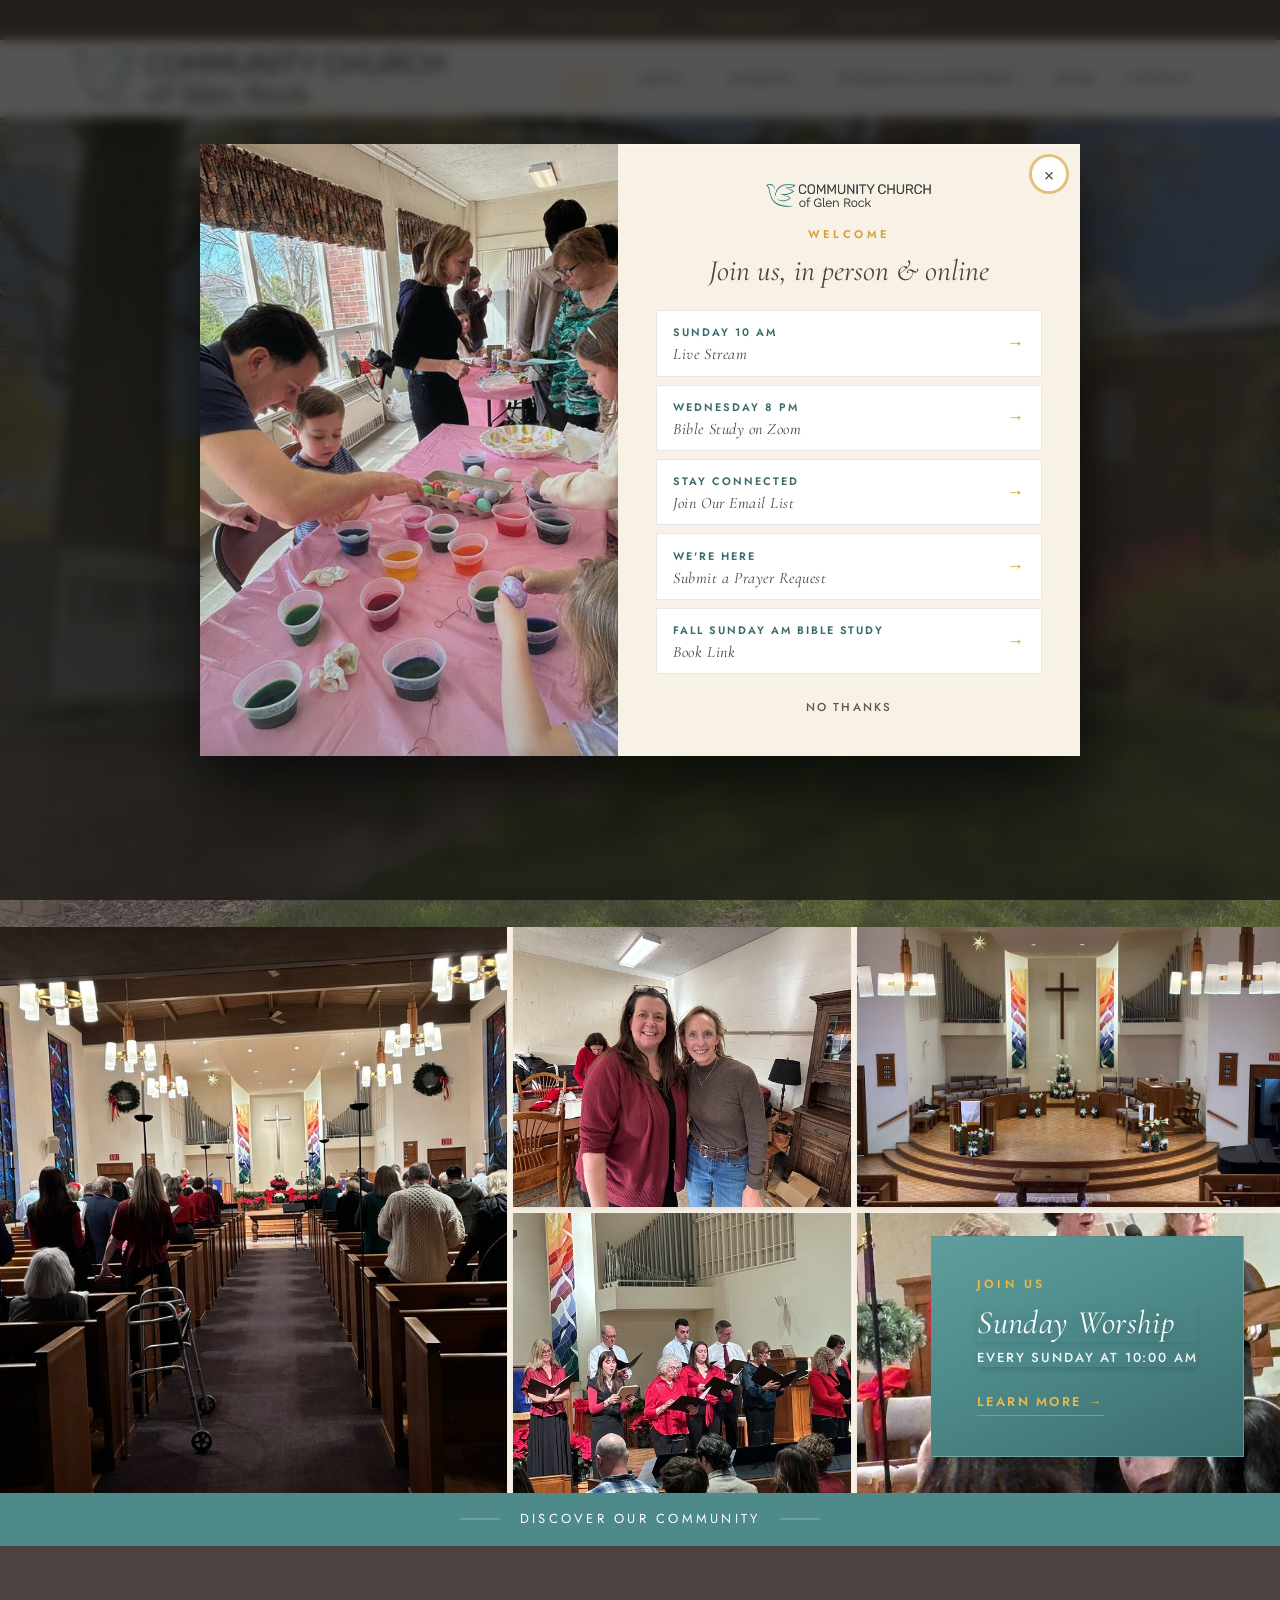
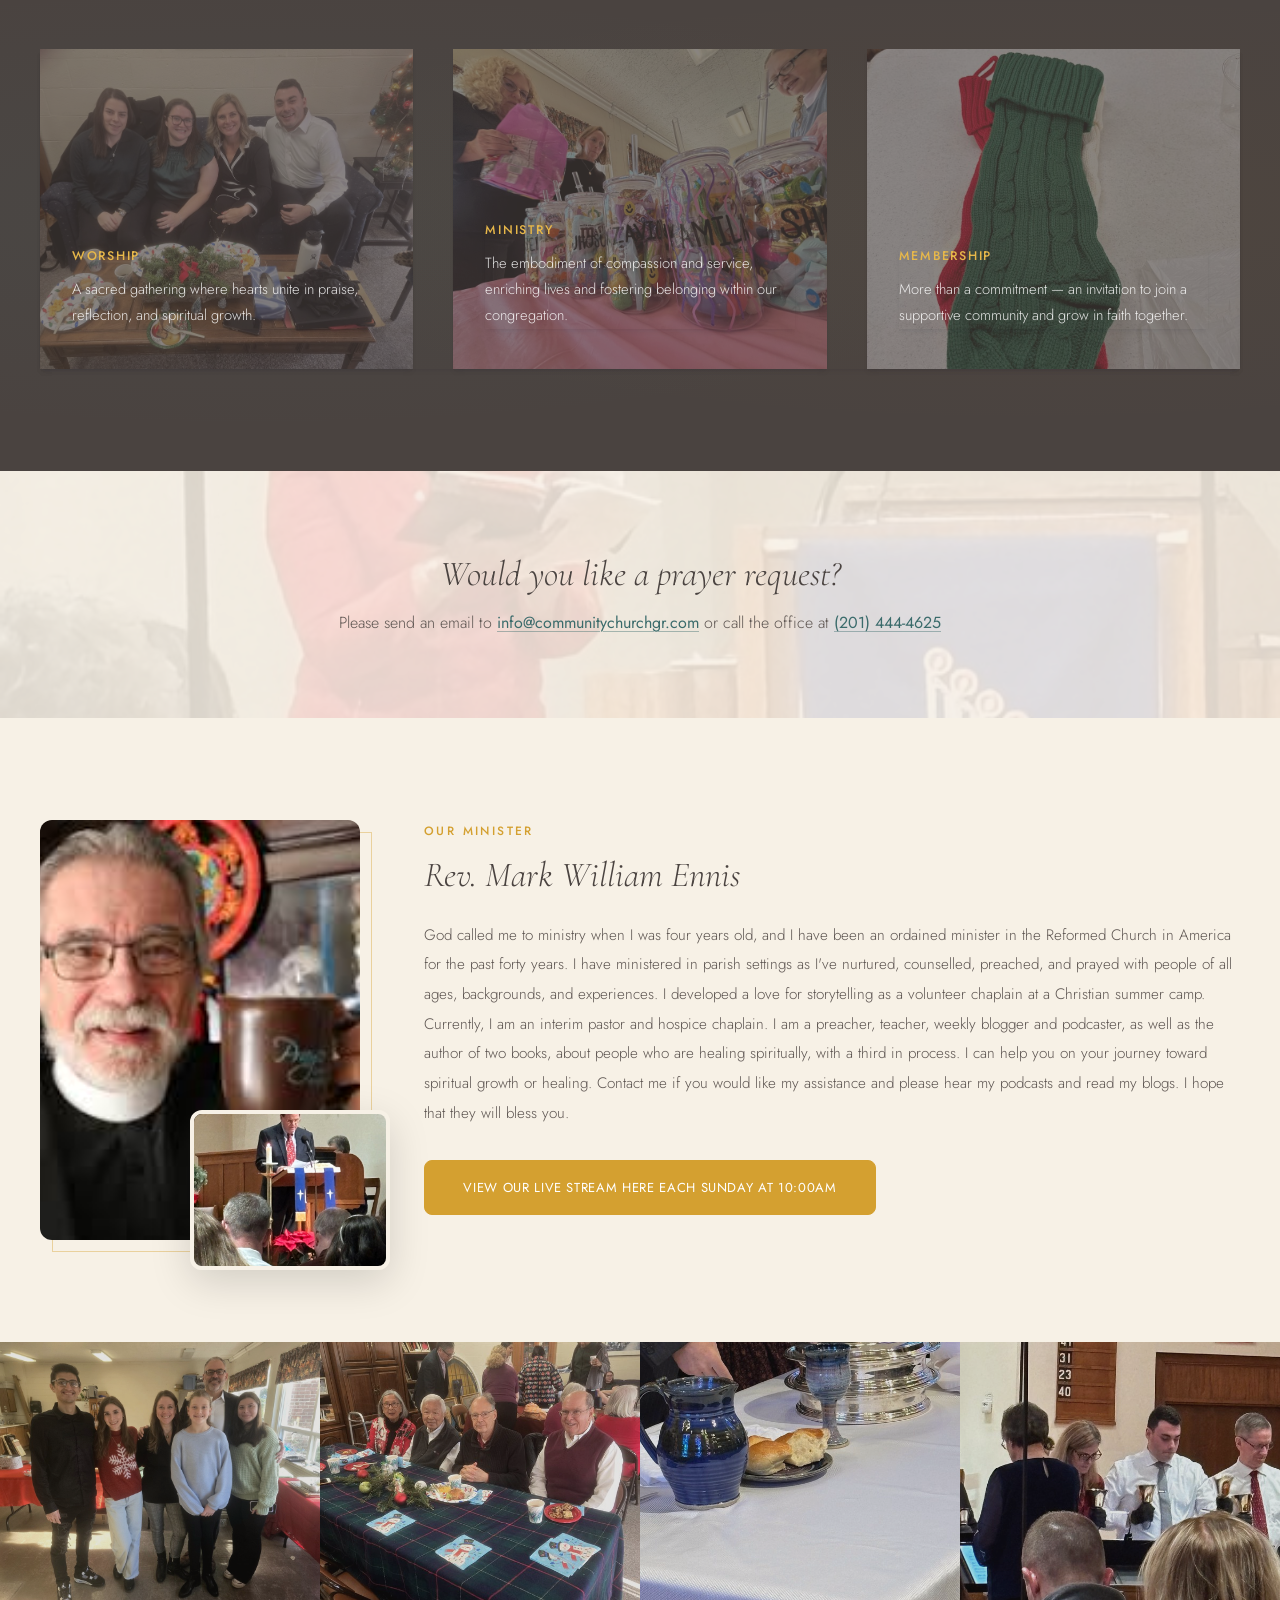
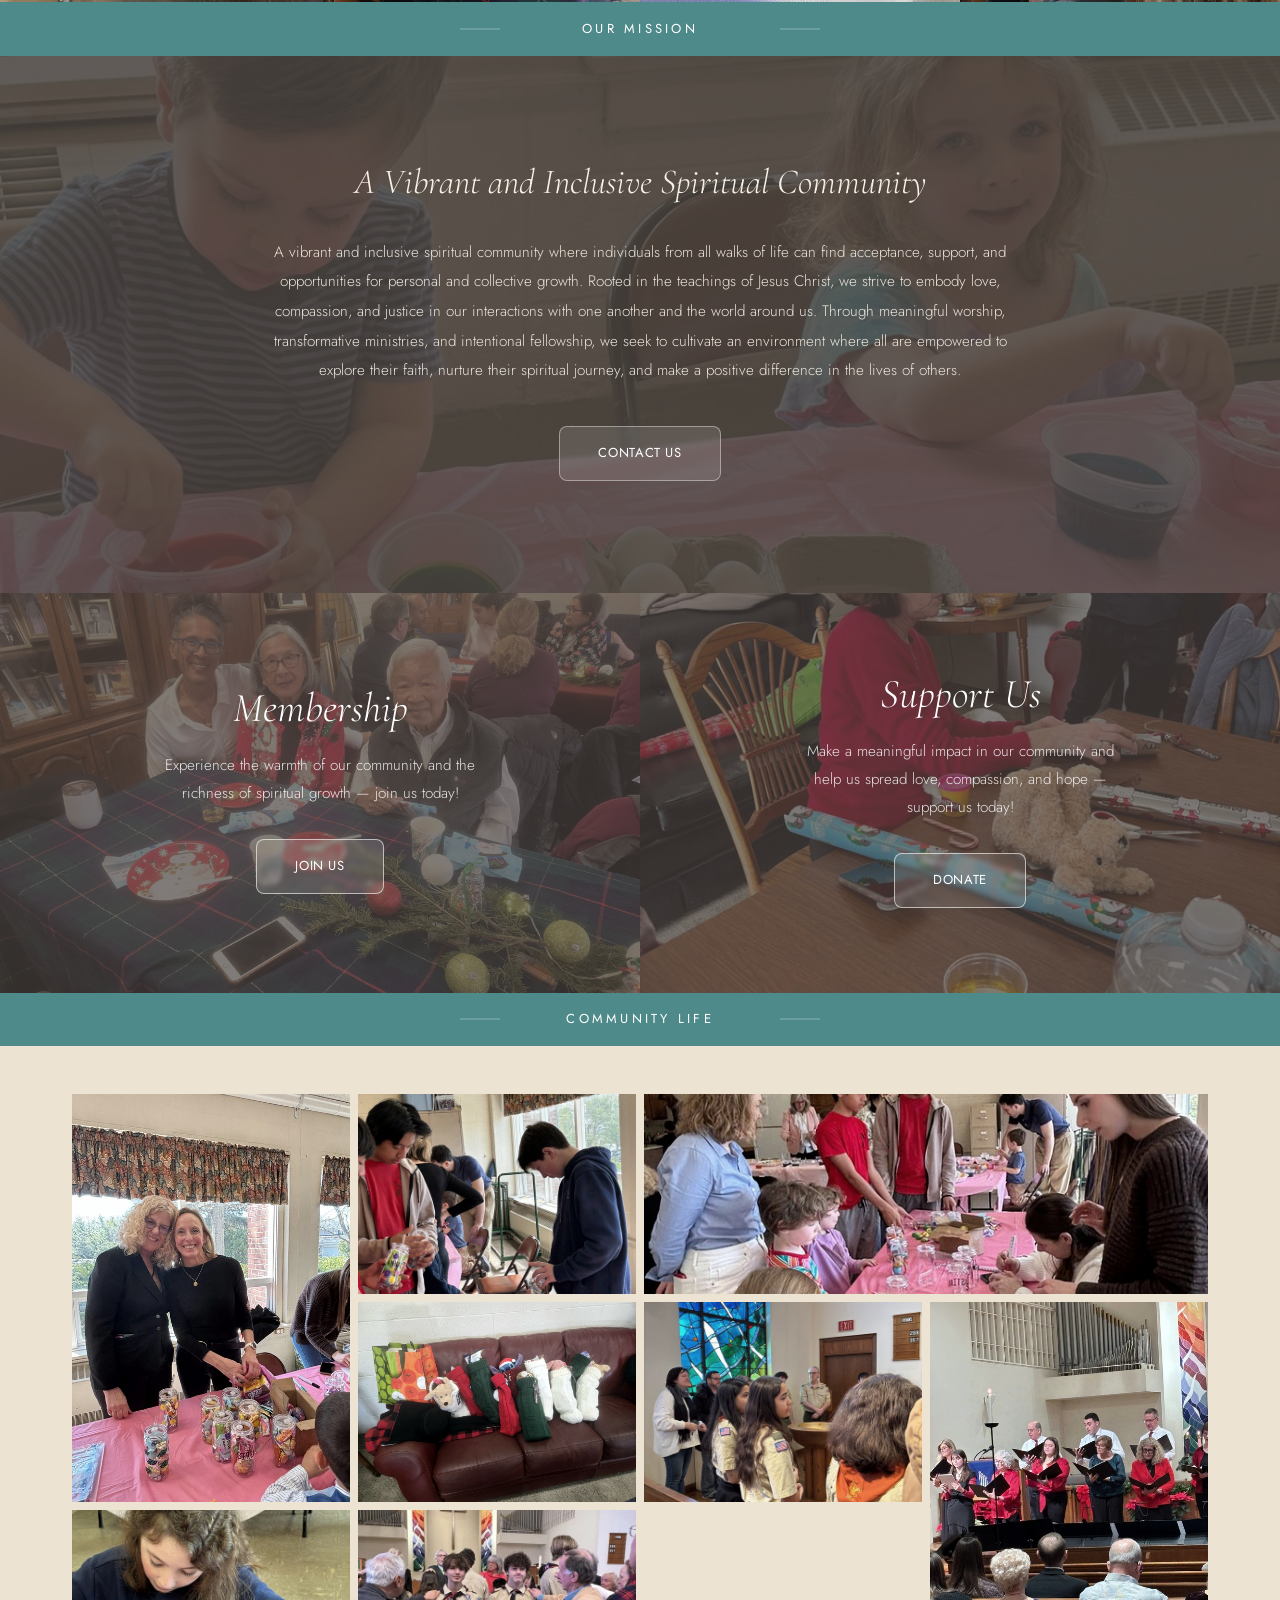
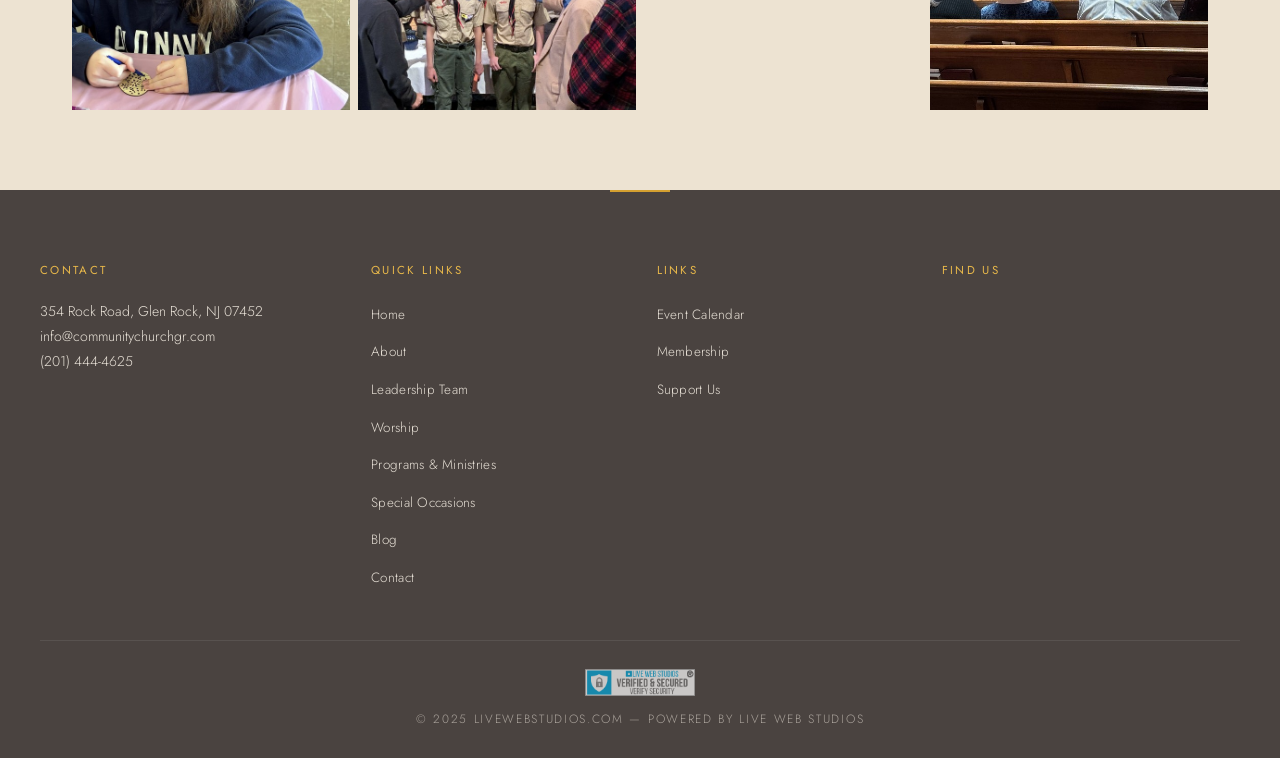
==== commit d9ff3bb8: "Add Support Us page, footer Links column, hero CTA + LWS polish layer - New /support-us/ page (PayPa" ====
--- a/index.html
+++ b/index.html
@@ -488,6 +488,8 @@
     gtag('js', new Date());
     gtag('config', 'G-4VWL0PHCQ7');
   </script>
+  <!-- LWS MASTER DESIGN SYSTEM — experimental override (remove to revert) -->
+  <link rel="stylesheet" href="css/lws-master.css">
 </head>
 
 <body data-content="home">
@@ -499,7 +501,7 @@
       <a href="tel:+12014444625">CALL: 201.444.4625</a>
       <a href="#">EVENT CALENDAR</a>
       <a href="about.html#membership">MEMBERSHIP</a>
-      <a href="#">SUPPORT US</a>
+      <a href="support-us/">SUPPORT US</a>
     </div>
   </div>
 
@@ -561,6 +563,7 @@
         <div class="hero-buttons">
           <a href="about.html#facilities" class="btn btn-outline" data-cms="hero-cta1">Our Facility</a>
           <a href="programs.html" class="btn btn-outline" data-cms="hero-cta2">Events</a>
+          <a href="support-us/" class="btn btn-white">Support Us</a>
         </div>
       </div>
     </section>
@@ -773,6 +776,14 @@
         </ul>
       </div>
       <div class="footer-col">
+        <h4>Links</h4>
+        <ul>
+          <li><a href="#">Event Calendar</a></li>
+          <li><a href="about.html#membership">Membership</a></li>
+          <li><a href="support-us/">Support Us</a></li>
+        </ul>
+      </div>
+      <div class="footer-col">
         <h4>Find Us</h4>
         <iframe
           src="https://www.google.com/maps/embed?pb=!1m18!1m12!1m3!1d3015.5!2d-74.1299!3d40.9601!2m3!1f0!2f0!3f0!3m2!1i1024!2i768!4f13.1!3m3!1m2!1s0x0%3A0x0!2s354+Rock+Road%2C+Glen+Rock%2C+NJ+07452!5e0!3m2!1sen!2sus!4v1"
@@ -808,15 +819,6 @@
               <span>
                 <span class="ccgr-popup__link-when">Sunday 10 AM</span>
                 <span class="ccgr-popup__link-title">Live Stream</span>
-              </span>
-              <span class="ccgr-popup__link-arrow" aria-hidden="true">&rarr;</span>
-            </a>
-          </li>
-          <li>
-            <a href="https://us02web.zoom.us/j/85619405313" class="ccgr-popup__link" target="_blank" rel="noopener">
-              <span>
-                <span class="ccgr-popup__link-when">Sunday 5 PM</span>
-                <span class="ccgr-popup__link-title">Zoom Gathering</span>
               </span>
               <span class="ccgr-popup__link-arrow" aria-hidden="true">&rarr;</span>
             </a>
--- a/css/style.css
+++ b/css/style.css
@@ -348,6 +348,22 @@
   color: var(--white);
 }
 
+/* Solid white — high-emphasis CTA on dark/photo backgrounds */
+.btn-white {
+  background: var(--white);
+  color: var(--charcoal);
+  border: 1px solid var(--white);
+  font-weight: 500;
+  box-shadow: 0 6px 20px rgba(0,0,0,0.18);
+}
+.btn-white:hover {
+  background: var(--gold);
+  color: var(--white);
+  border-color: var(--gold);
+  transform: translateY(-2px);
+  box-shadow: 0 10px 28px rgba(212,160,48,0.38);
+}
+
 /* Loading state — form submit feedback */
 .btn.is-loading {
   pointer-events: none;
@@ -1104,7 +1120,7 @@
   max-width: var(--max-width);
   margin: 0 auto;
   display: grid;
-  grid-template-columns: 1.2fr 1fr 1.3fr;
+  grid-template-columns: 1.2fr 1fr 1fr 1.3fr;
   gap: 3.5rem;
   padding-bottom: 3rem;
 }
--- a/css/lws-master.css
+++ b/css/lws-master.css
@@ -0,0 +1,112 @@
+/* ============================================================
+   LWS AGENCY GLOBAL MASTER DESIGN SYSTEM  —  EXPERIMENTAL OVERRIDE
+   Community Church of Glen Rock
+   ------------------------------------------------------------
+   Loaded AFTER css/style.css on every page.
+   100% reversible: delete this file and remove the
+   <link rel="stylesheet" href=".../css/lws-master.css"> tag
+   from each page's <head>. style.css is never modified.
+
+   Abstract system tokens (--primary-color, --text-dark, shadows)
+   are bound to the EXISTING church brand palette so identity
+   survives the experiment instead of going generic indigo/slate.
+
+   Deliberately NOT applied (would hurt the bespoke church brand):
+     • §1.4 heading weights/scale — faux-bolds the elegant Cormorant serif
+     • §1.3 zig-zag row-reverse   — would scramble custom split sections
+   This is the "polish-only" build: spacing, elevation, button & card
+   micro-interactions, form styling, smooth transitions, 1280px container.
+   ============================================================ */
+
+:root {
+  /* Map the system's abstract tokens onto the real brand */
+  --primary-color: var(--teal, #4e8a8a);
+  --text-dark:     var(--charcoal, #4a4340);
+
+  /* §2.2 Modern elevation — soft slate, never harsh black */
+  --shadow-low:  0 4px 6px -1px rgba(15, 23, 42, 0.05), 0 2px 4px -2px rgba(15, 23, 42, 0.05);
+  --shadow-high: 0 20px 25px -5px rgba(15, 23, 42, 0.10), 0 8px 10px -6px rgba(15, 23, 42, 0.10);
+  --ds-ease:     cubic-bezier(0.4, 0, 0.2, 1);
+
+  /* §1.2 Proportional section spacing — premium room to breathe.
+     This single variable cascades to every section in style.css. */
+  --section-pad: clamp(5rem, 8vw, 8rem);
+}
+
+/* ------------------------------------------------------------
+   §1.1  THE CONTAINER LAW
+   ------------------------------------------------------------ */
+.container {
+  max-width: 1280px;
+  padding-inline: 2.5rem;
+}
+
+/* §1.4 TYPOGRAPHY HIERARCHY — intentionally NOT applied.
+   The brand's elegant light-weight Cormorant serif headings are
+   core to the church identity; forcing 700–800 weights synthesized
+   faux-bold and cheapened them. Headings keep their style.css values. */
+
+/* ------------------------------------------------------------
+   §2.1  GLOBAL MICRO-INTERACTIONS
+   ------------------------------------------------------------ */
+a,
+button,
+.btn,
+.mosaic-item,
+[class*="card"] {
+  transition: all 0.3s var(--ds-ease);
+}
+
+/* ------------------------------------------------------------
+   §3  PREMIUM CTA PATTERNS  (mapped onto the existing .btn system)
+   ------------------------------------------------------------ */
+.btn {
+  letter-spacing: 0.05em;
+}
+.btn:hover {
+  transform: translateY(-2px);
+  box-shadow: var(--shadow-high);
+}
+
+/* ------------------------------------------------------------
+   §2.2 / §2.3  ELEVATION + ADAPTIVE MEDIA ZOOM
+   ------------------------------------------------------------ */
+[class*="card"],
+.mosaic-item {
+  box-shadow: var(--shadow-low);
+}
+[class*="card"]:hover,
+.mosaic-item:hover {
+  box-shadow: var(--shadow-high);
+}
+[class*="card"]:hover img,
+.mosaic-item:hover img {
+  transform: scale(1.04);
+}
+
+/* ------------------------------------------------------------
+   §4.2  NO UNWRAPPED FORMS — padded inputs + glowing focus ring
+   ------------------------------------------------------------ */
+input:not([type="submit"]):not([type="button"]):not([type="checkbox"]):not([type="radio"]),
+textarea,
+select {
+  padding: 0.75rem 1rem;
+  border: 1px solid rgba(15, 23, 42, 0.12);
+  border-radius: 6px;
+  transition: all 0.3s var(--ds-ease);
+}
+input:not([type="submit"]):not([type="button"]):focus,
+textarea:focus,
+select:focus {
+  outline: none;
+  border-color: var(--primary-color);
+  box-shadow: 0 0 0 3px rgba(78, 138, 138, 0.25);
+}
+
+/* ------------------------------------------------------------
+   §1.2  MOBILE DOWNSCALE
+   ------------------------------------------------------------ */
+@media (max-width: 768px) {
+  .container { padding-inline: 1.25rem; }
+  :root { --section-pad: 3.5rem; }
+}
